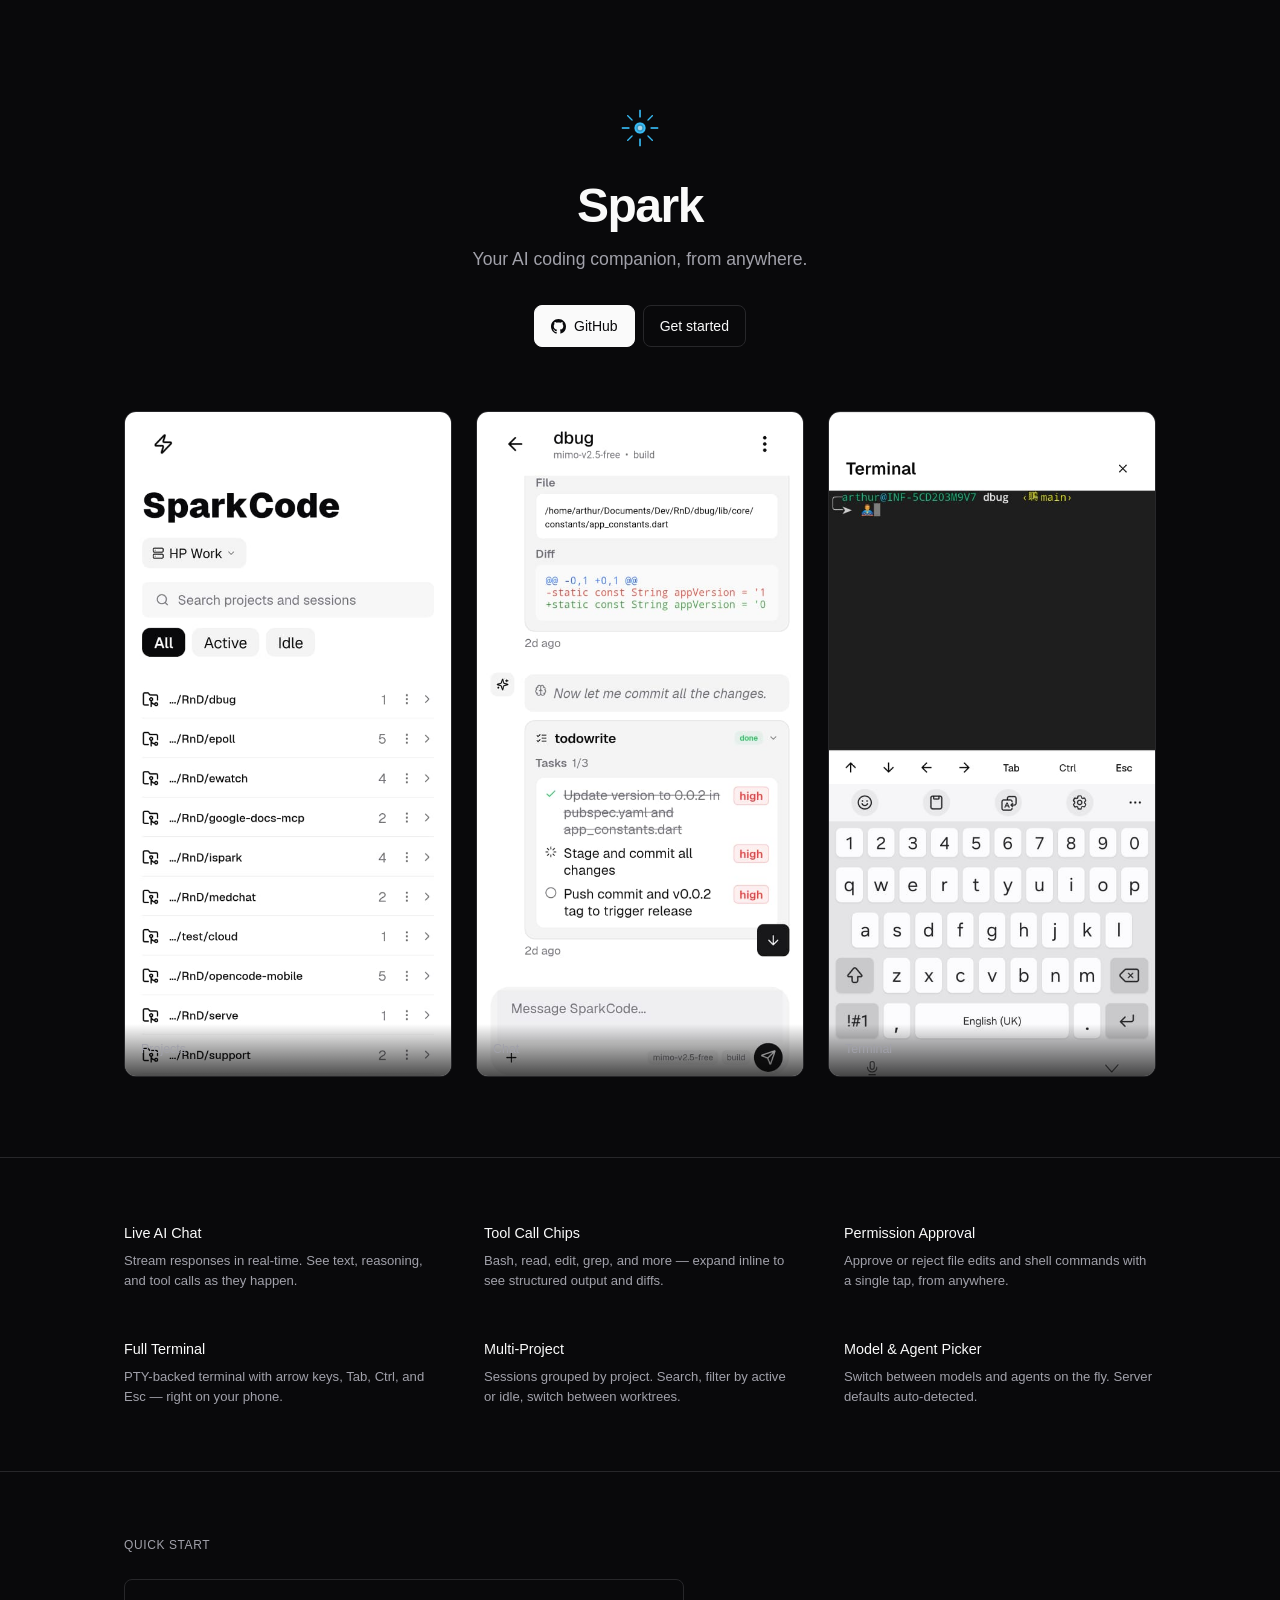
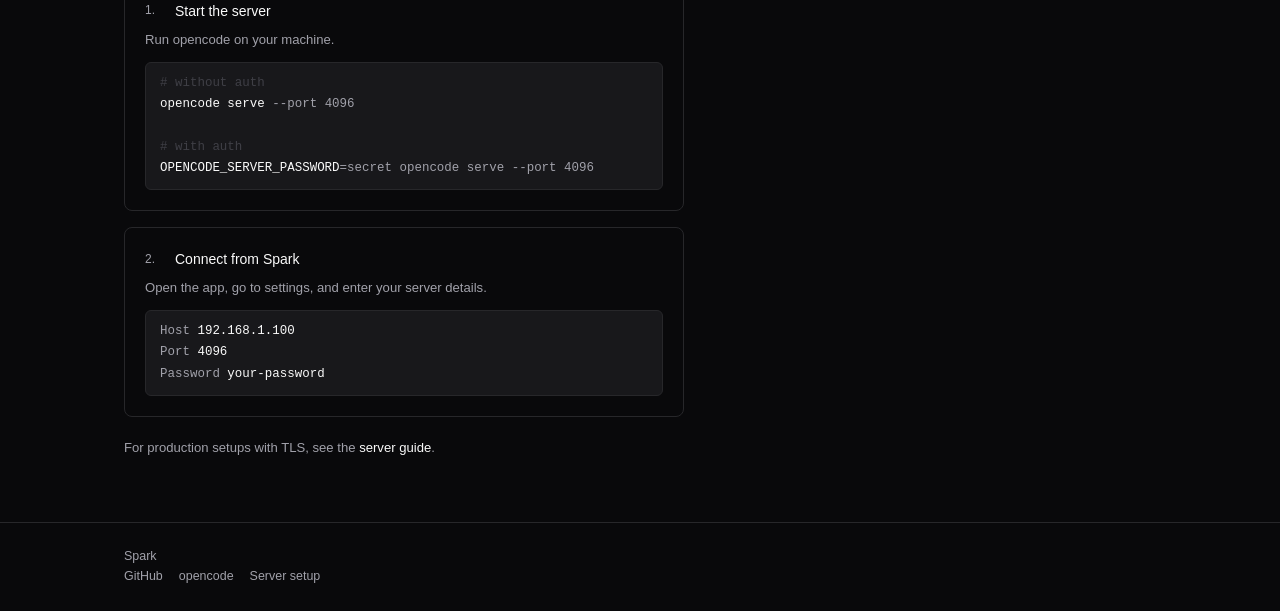
==== docs/index.html @ d7c8f877 "style: redesign landing page — clean, minimal, screenshot-forward - Hero: icon + title + tagline, no" ====
<!DOCTYPE html>
<html lang="en">
<head>
  <meta charset="UTF-8">
  <meta name="viewport" content="width=device-width, initial-scale=1.0">
  <title>Spark — AI Coding Companion for Your Phone</title>
  <meta name="description" content="Spark is a mobile client for opencode. Chat with AI, review code, approve permissions, and access a full terminal — all from your phone.">
  <link rel="icon" href="icon.png" type="image/png">
  <link rel="stylesheet" href="styles.css">
</head>
<body>

  <section class="hero">
    <div class="hero-icon">
      <img src="icon.png" alt="Spark">
    </div>
    <h1>Spark</h1>
    <p class="tagline">Your AI coding companion, from anywhere.</p>
    <div class="hero-actions">
      <a href="https://github.com/arthurkay/spark" class="btn btn-primary">
        <svg width="15" height="15" viewBox="0 0 24 24" fill="currentColor"><path d="M12 0C5.37 0 0 5.37 0 12c0 5.31 3.435 9.795 8.205 11.385.6.105.825-.255.825-.57 0-.285-.015-1.23-.015-2.235-3.015.555-3.795-.735-4.035-1.41-.135-.345-.72-1.41-1.23-1.695-.42-.225-1.02-.78-.015-.795.945-.015 1.62.87 1.845 1.23 1.08 1.815 2.805 1.305 3.495.99.105-.78.42-1.305.765-1.605-2.67-.3-5.46-1.335-5.46-5.925 0-1.305.465-2.385 1.23-3.225-.12-.3-.54-1.53.12-3.18 0 0 1.005-.315 3.3 1.23.96-.27 1.98-.405 3-.405s2.04.135 3 .405c2.295-1.56 3.3-1.23 3.3-1.23.66 1.65.24 2.88.12 3.18.765.84 1.23 1.905 1.23 3.225 0 4.605-2.805 5.625-5.475 5.925.435.375.81 1.095.81 2.22 0 1.605-.015 2.895-.015 3.3 0 .315.225.69.825.57A12.02 12.02 0 0024 12c0-6.63-5.37-12-12-12z"/></svg>
        GitHub
      </a>
      <a href="#quickstart" class="btn">Get started</a>
    </div>
  </section>

  <section class="screenshots">
    <div class="container">
      <div class="screenshots-row">
        <div class="screenshot">
          <img src="screenshots/home.jpeg" alt="Projects" loading="lazy">
          <div class="screenshot-caption">Projects</div>
        </div>
        <div class="screenshot">
          <img src="screenshots/chat.jpeg" alt="Chat" loading="lazy">
          <div class="screenshot-caption">Chat</div>
        </div>
        <div class="screenshot">
          <img src="screenshots/terminal.jpeg" alt="Terminal" loading="lazy">
          <div class="screenshot-caption">Terminal</div>
        </div>
      </div>
    </div>
  </section>

  <section class="features">
    <div class="container">
      <div class="features-grid">
        <div class="feature">
          <h3>Live AI Chat</h3>
          <p>Stream responses in real-time. See text, reasoning, and tool calls as they happen.</p>
        </div>
        <div class="feature">
          <h3>Tool Call Chips</h3>
          <p>Bash, read, edit, grep, and more — expand inline to see structured output and diffs.</p>
        </div>
        <div class="feature">
          <h3>Permission Approval</h3>
          <p>Approve or reject file edits and shell commands with a single tap, from anywhere.</p>
        </div>
        <div class="feature">
          <h3>Full Terminal</h3>
          <p>PTY-backed terminal with arrow keys, Tab, Ctrl, and Esc — right on your phone.</p>
        </div>
        <div class="feature">
          <h3>Multi-Project</h3>
          <p>Sessions grouped by project. Search, filter by active or idle, switch between worktrees.</p>
        </div>
        <div class="feature">
          <h3>Model & Agent Picker</h3>
          <p>Switch between models and agents on the fly. Server defaults auto-detected.</p>
        </div>
      </div>
    </div>
  </section>

  <section class="quickstart" id="quickstart">
    <div class="container">
      <div class="section-label">Quick start</div>
      <div class="steps">
        <div class="step">
          <div class="step-head">
            <span class="step-num">1.</span>
            <h3>Start the server</h3>
          </div>
          <p>Run opencode on your machine.</p>
          <div class="code">
            <span class="c"># without auth</span><br>
            <span class="k">opencode serve</span> --port 4096<br><br>
            <span class="c"># with auth</span><br>
            <span class="k">OPENCODE_SERVER_PASSWORD</span>=secret opencode serve --port 4096
          </div>
        </div>
        <div class="step">
          <div class="step-head">
            <span class="step-num">2.</span>
            <h3>Connect from Spark</h3>
          </div>
          <p>Open the app, go to settings, and enter your server details.</p>
          <div class="code">
            Host <span class="k">192.168.1.100</span><br>
            Port <span class="k">4096</span><br>
            Password <span class="k">your-password</span>
          </div>
        </div>
      </div>
      <p class="note">For production setups with TLS, see the <a href="https://github.com/arthurkay/spark/blob/main/docs/server-setup.md">server guide</a>.</p>
    </div>
  </section>

  <footer class="footer">
    <div class="container">
      <span>Spark</span>
      <div class="footer-links">
        <a href="https://github.com/arthurkay/spark">GitHub</a>
        <a href="https://opencode.ai/docs/server/">opencode</a>
        <a href="https://github.com/arthurkay/spark/blob/main/docs/server-setup.md">Server setup</a>
      </div>
    </div>
  </footer>

</body>
</html>
---- docs/styles.css ----
*, *::before, *::after { box-sizing: border-box; margin: 0; padding: 0; }

:root {
  --bg: #09090b;
  --surface: #09090b;
  --border: #27272a;
  --fg: #fafafa;
  --muted: #a1a1aa;
  --muted-bg: #18181b;
  --radius: 8px;
}

html { scroll-behavior: smooth; }

body {
  font-family: -apple-system, BlinkMacSystemFont, 'Segoe UI', 'Inter', Roboto, Helvetica, Arial, sans-serif;
  background: var(--bg);
  color: var(--fg);
  line-height: 1.6;
  -webkit-font-smoothing: antialiased;
}

a { color: var(--fg); text-decoration: none; }
a:hover { text-decoration: underline; }

.container {
  width: 100%;
  max-width: 1080px;
  margin: 0 auto;
  padding: 0 24px;
}

/* ── Hero ── */
.hero {
  text-align: center;
  padding: 96px 24px 64px;
}

.hero-icon {
  width: 64px;
  height: 64px;
  margin: 0 auto 20px;
}

.hero-icon img {
  width: 100%;
  height: 100%;
  object-fit: contain;
}

.hero h1 {
  font-size: clamp(2rem, 5vw, 3rem);
  font-weight: 600;
  letter-spacing: -0.03em;
  line-height: 1.1;
  margin-bottom: 12px;
}

.hero .tagline {
  font-size: clamp(0.95rem, 2vw, 1.1rem);
  color: var(--muted);
  max-width: 420px;
  margin: 0 auto 32px;
}

.hero-actions {
  display: flex;
  gap: 8px;
  justify-content: center;
  flex-wrap: wrap;
}

/* ── Buttons ── */
.btn {
  display: inline-flex;
  align-items: center;
  gap: 8px;
  padding: 9px 16px;
  border-radius: var(--radius);
  font-size: 0.875rem;
  font-weight: 500;
  cursor: pointer;
  border: 1px solid var(--border);
  background: transparent;
  color: var(--fg);
  transition: background 0.15s;
}

.btn:hover { text-decoration: none; background: var(--muted-bg); }

.btn-primary {
  background: var(--fg);
  color: var(--bg);
  border-color: var(--fg);
}

.btn-primary:hover { background: #e4e4e7; border-color: #e4e4e7; }

/* ── Screenshots ── */
.screenshots {
  padding: 0 0 80px;
}

.screenshots-row {
  display: grid;
  grid-template-columns: repeat(3, 1fr);
  gap: 24px;
}

.screenshot {
  position: relative;
  border-radius: 12px;
  overflow: hidden;
  border: 1px solid var(--border);
  background: var(--muted-bg);
}

.screenshot img {
  width: 100%;
  display: block;
}

.screenshot-caption {
  position: absolute;
  bottom: 0;
  left: 0;
  right: 0;
  padding: 16px;
  background: linear-gradient(transparent, rgba(0,0,0,0.7));
  font-size: 0.78rem;
  font-weight: 500;
  color: var(--muted);
}

/* ── Features ── */
.features {
  padding: 64px 0;
  border-top: 1px solid var(--border);
}

.features-grid {
  display: grid;
  grid-template-columns: repeat(3, 1fr);
  gap: 48px;
}

.feature h3 {
  font-size: 0.9rem;
  font-weight: 500;
  margin-bottom: 6px;
}

.feature p {
  font-size: 0.82rem;
  color: var(--muted);
  line-height: 1.5;
}

/* ── Quick Start ── */
.quickstart {
  padding: 64px 0;
  border-top: 1px solid var(--border);
}

.section-label {
  font-size: 0.75rem;
  font-weight: 500;
  text-transform: uppercase;
  letter-spacing: 0.05em;
  color: var(--muted);
  margin-bottom: 24px;
}

.steps {
  display: grid;
  gap: 16px;
  max-width: 560px;
}

.step {
  border: 1px solid var(--border);
  border-radius: var(--radius);
  padding: 20px;
}

.step-head {
  display: flex;
  align-items: center;
  gap: 10px;
  margin-bottom: 8px;
}

.step-num {
  font-size: 0.75rem;
  font-weight: 500;
  color: var(--muted);
  width: 20px;
  flex-shrink: 0;
}

.step h3 {
  font-size: 0.875rem;
  font-weight: 500;
}

.step p {
  font-size: 0.82rem;
  color: var(--muted);
  line-height: 1.5;
}

.code {
  background: var(--muted-bg);
  border: 1px solid var(--border);
  border-radius: 6px;
  padding: 10px 14px;
  font-family: 'SF Mono', 'Fira Code', Menlo, Consolas, monospace;
  font-size: 0.78rem;
  color: var(--muted);
  overflow-x: auto;
  line-height: 1.7;
  margin-top: 12px;
}

.code .c { color: #3f3f46; }
.code .k { color: var(--fg); }

.note {
  margin-top: 20px;
  font-size: 0.82rem;
  color: var(--muted);
}

/* ── Footer ── */
.footer {
  border-top: 1px solid var(--border);
  padding: 24px 0;
  display: flex;
  justify-content: space-between;
  align-items: center;
  font-size: 0.78rem;
  color: var(--muted);
}

.footer-links {
  display: flex;
  gap: 16px;
}

.footer-links a { color: var(--muted); }
.footer-links a:hover { color: var(--fg); }

/* ── Responsive ── */
@media (max-width: 768px) {
  .hero { padding: 64px 20px 48px; }
  .screenshots-row {
    grid-template-columns: 1fr;
    max-width: 320px;
    margin: 0 auto;
    gap: 20px;
  }
  .features-grid {
    grid-template-columns: 1fr;
    gap: 24px;
  }
  .footer {
    flex-direction: column;
    gap: 12px;
    text-align: center;
  }
}
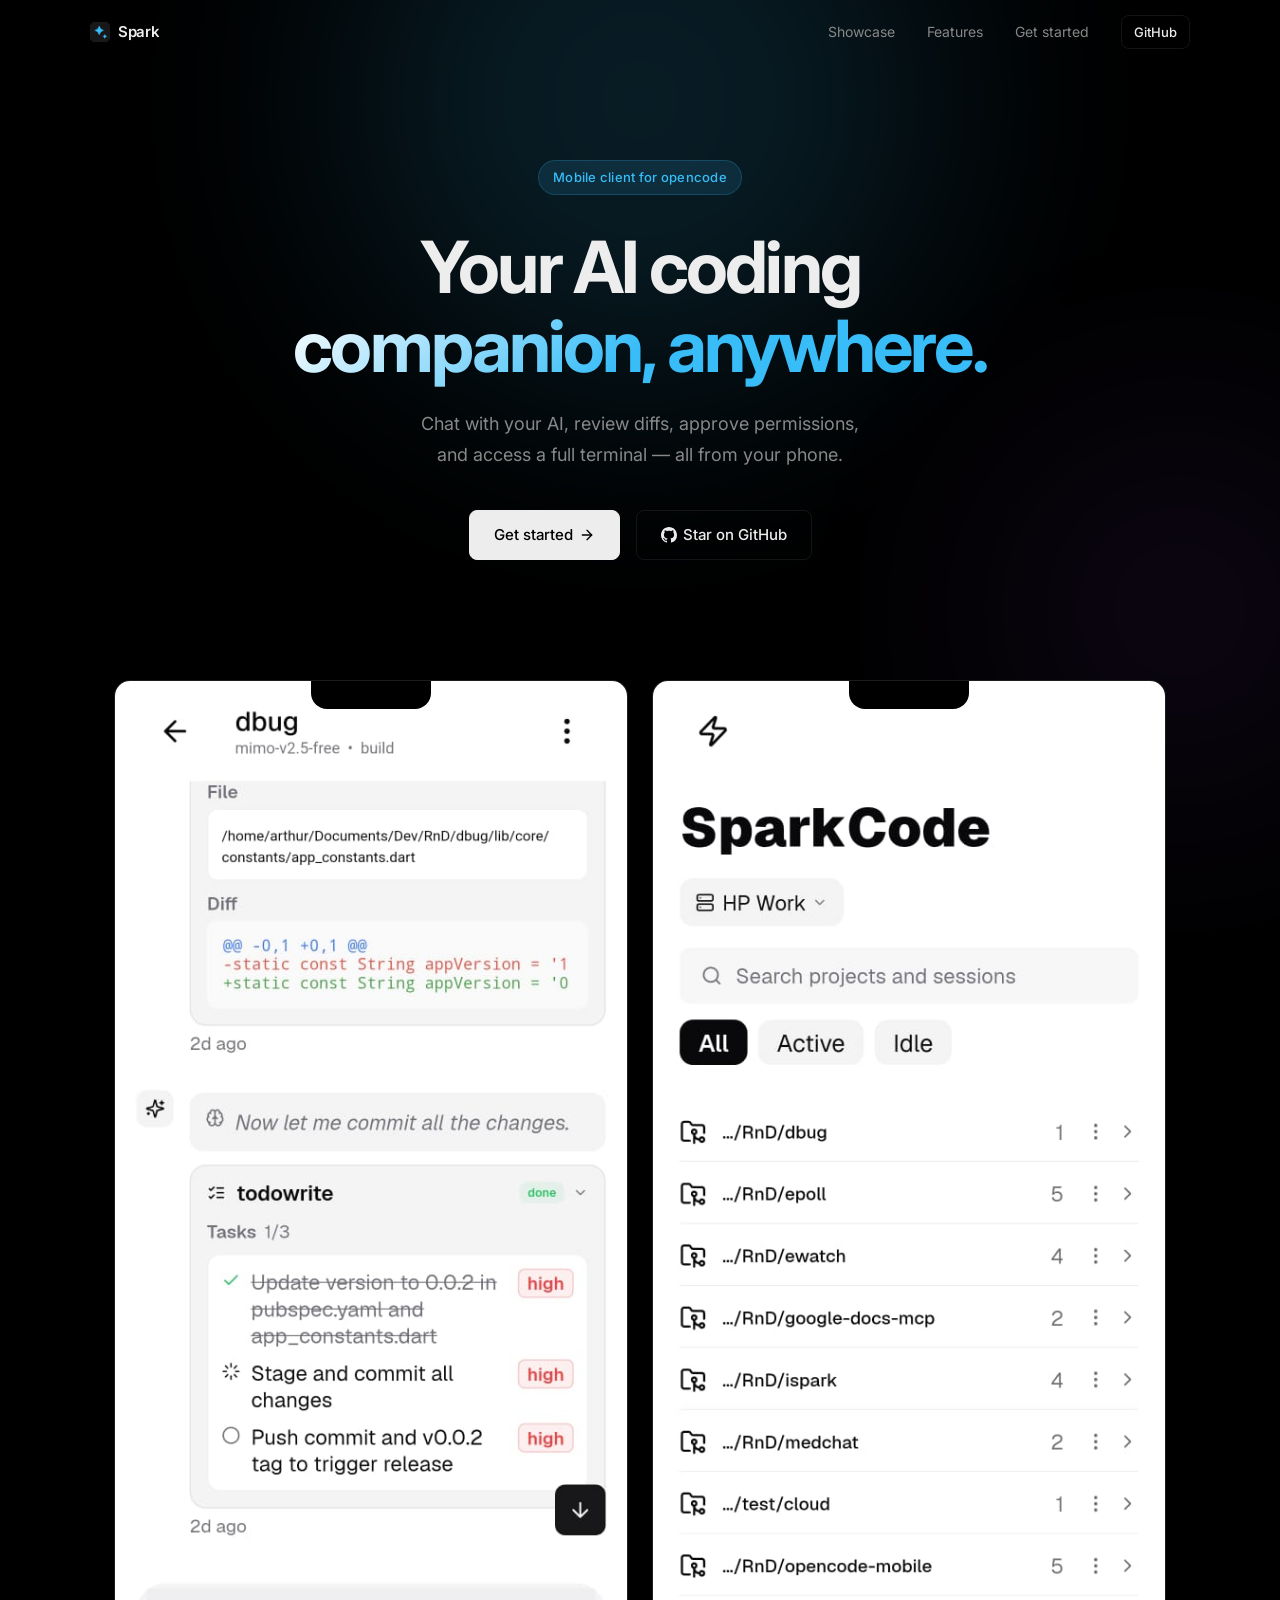
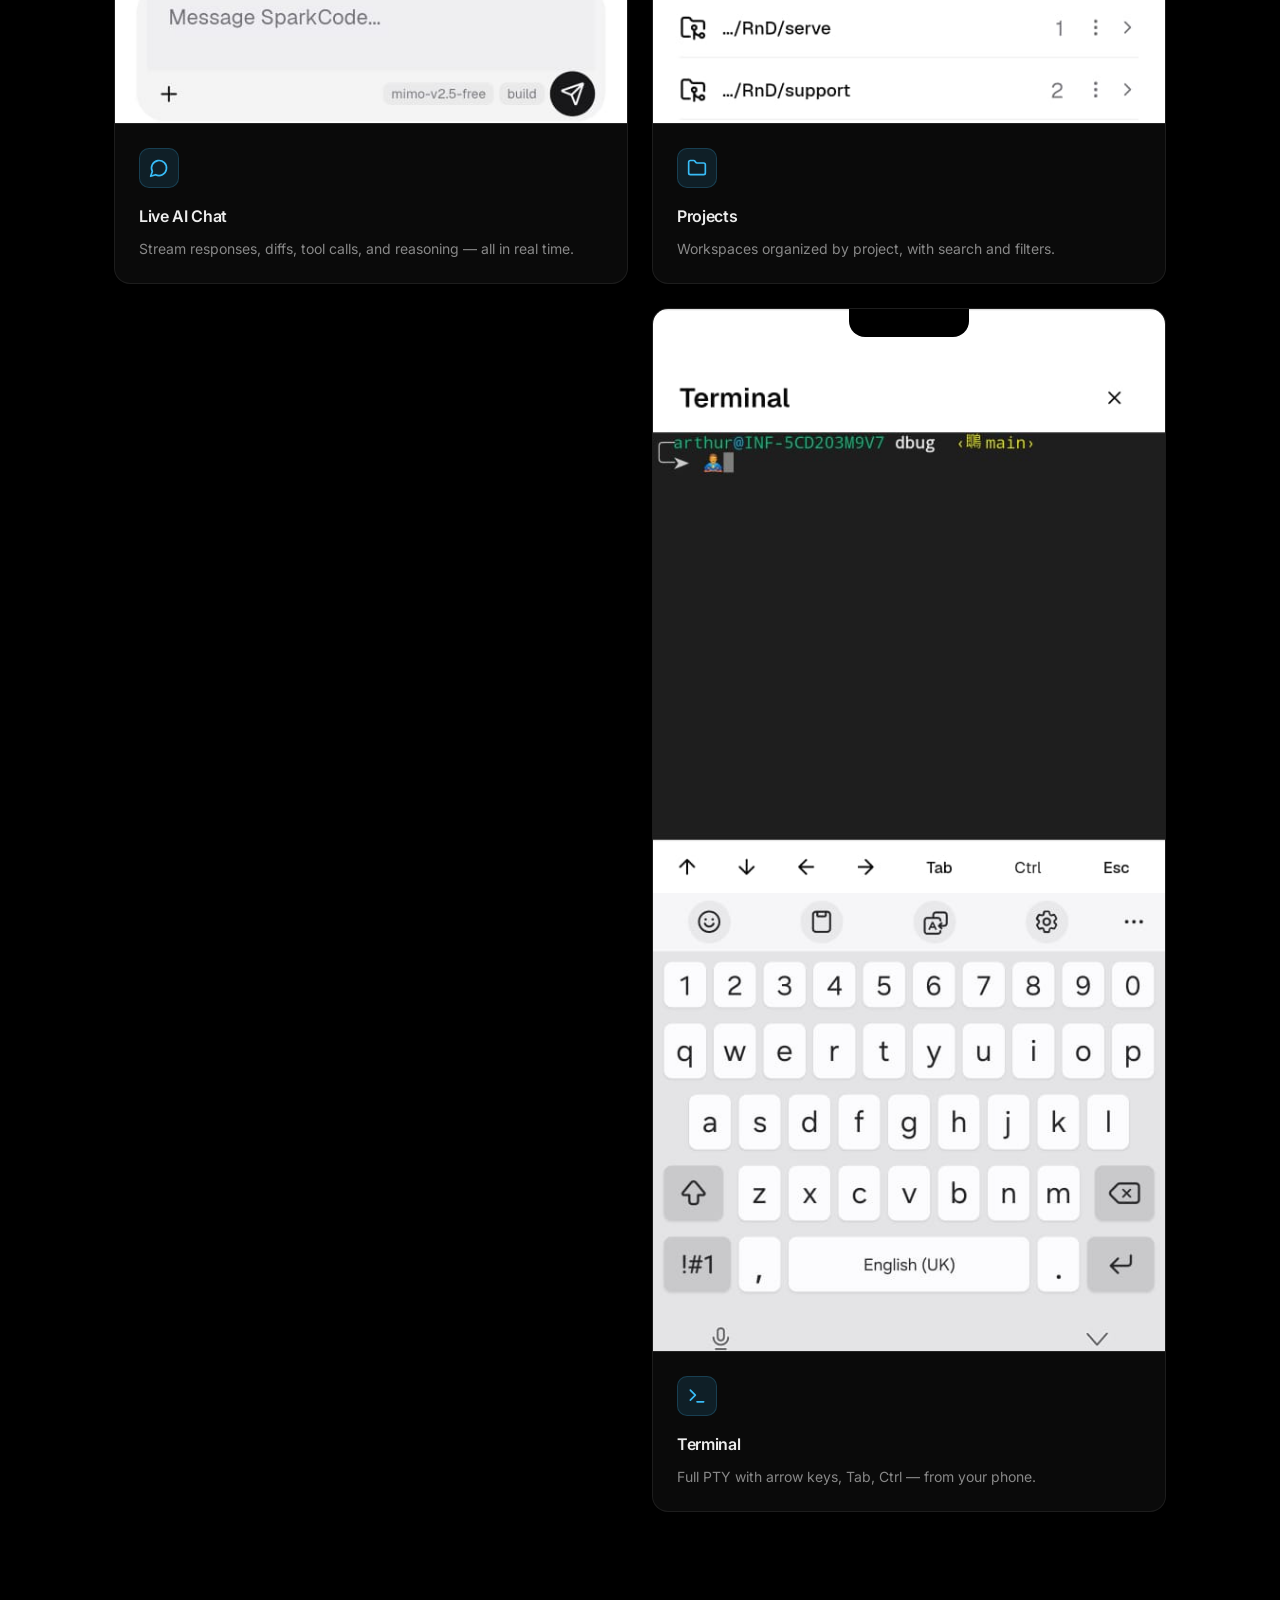
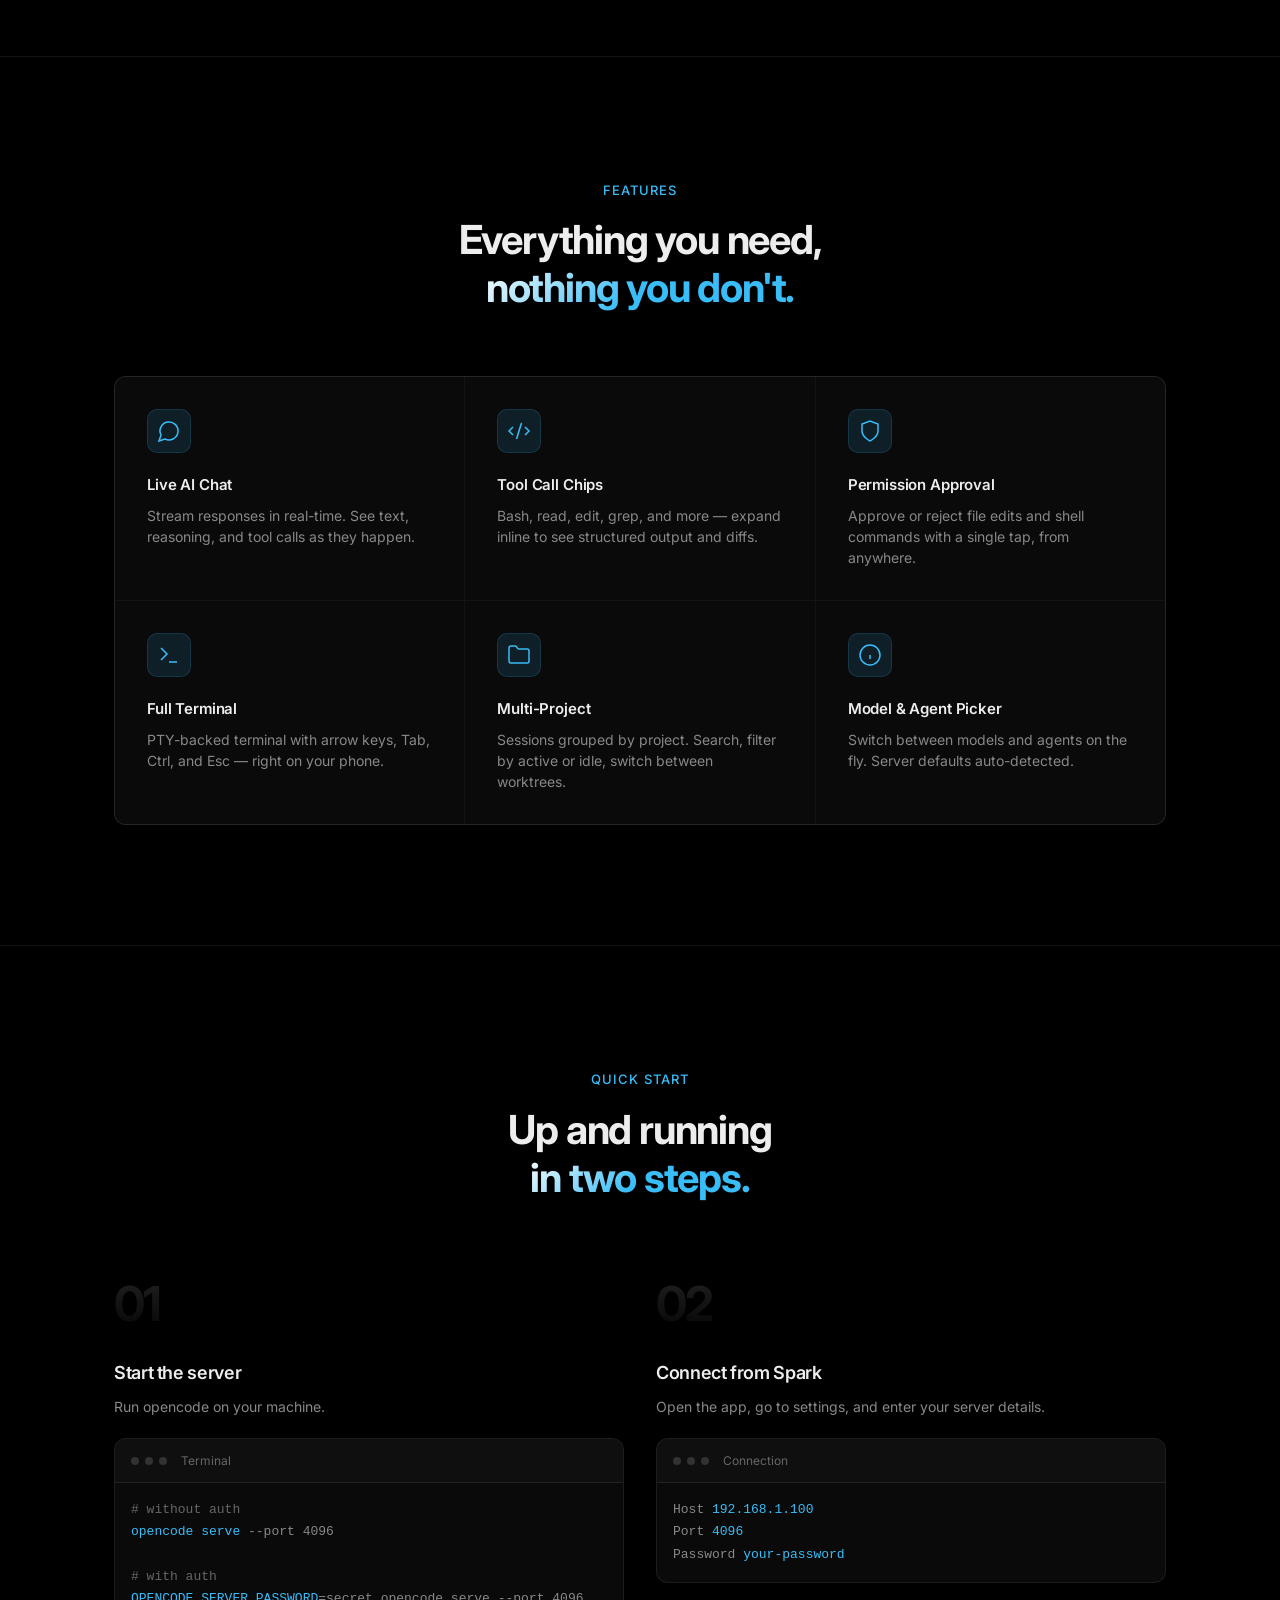
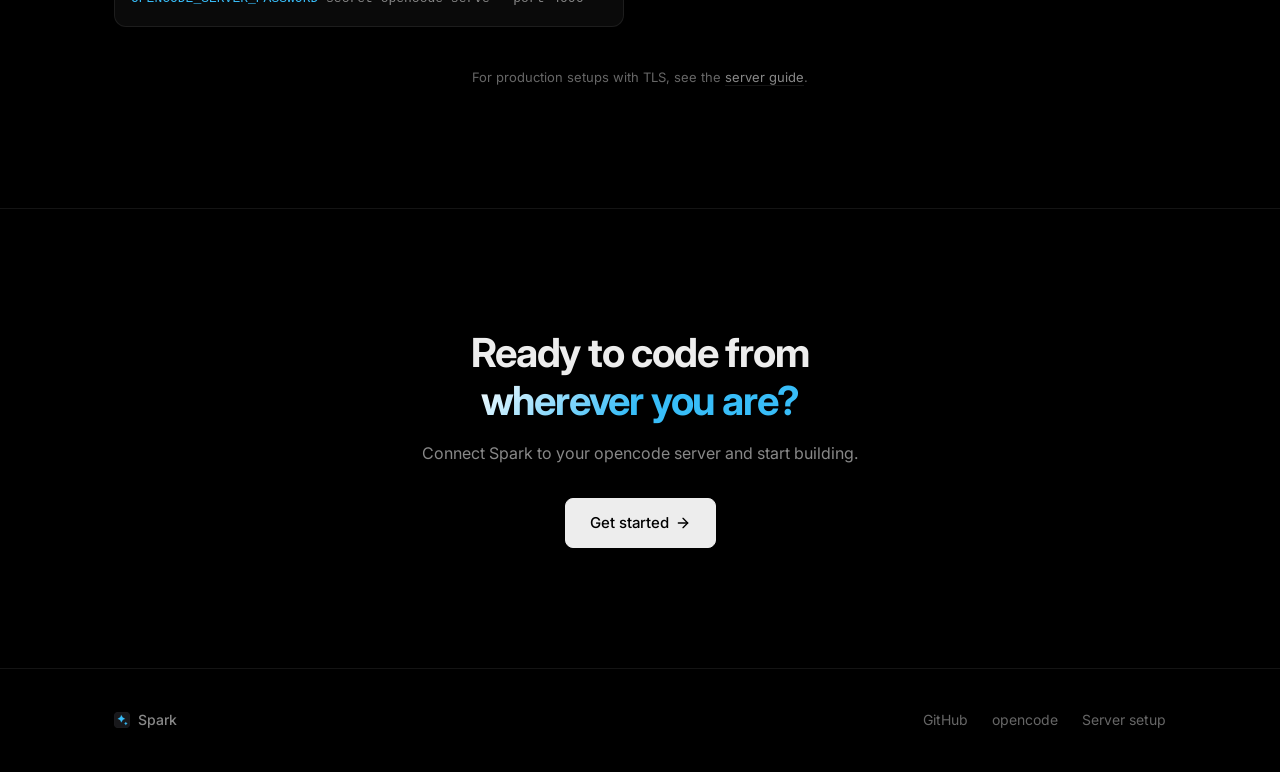
==== commit c8a0504a: "style: Vercel-inspired website redesign with glow effects, gradient text, and scroll animations" ====
--- a/docs/index.html
+++ b/docs/index.html
@@ -6,68 +6,152 @@
   <title>Spark — AI Coding Companion for Your Phone</title>
   <meta name="description" content="Spark is a mobile client for opencode. Chat with AI, review code, approve permissions, and access a full terminal — all from your phone.">
   <link rel="icon" href="icon.png" type="image/png">
+  <link rel="preconnect" href="https://fonts.googleapis.com">
+  <link rel="preconnect" href="https://fonts.gstatic.com" crossorigin>
+  <link href="https://fonts.googleapis.com/css2?family=Inter:wght@400;500;600;700&display=swap" rel="stylesheet">
   <link rel="stylesheet" href="styles.css">
 </head>
 <body>
 
+  <!-- Glow background -->
+  <div class="glow glow-1"></div>
+  <div class="glow glow-2"></div>
+
+  <nav class="nav">
+    <div class="nav-inner">
+      <a href="/" class="nav-logo">
+        <img src="icon.png" alt="" width="20" height="20">
+        <span>Spark</span>
+      </a>
+      <div class="nav-links">
+        <a href="#showcase">Showcase</a>
+        <a href="#features">Features</a>
+        <a href="#quickstart">Get started</a>
+        <a href="https://github.com/arthurkay/spark" class="btn btn-sm">GitHub</a>
+      </div>
+    </div>
+  </nav>
+
   <section class="hero">
-    <div class="hero-icon">
-      <img src="icon.png" alt="Spark">
-    </div>
-    <h1>Spark</h1>
-    <p class="tagline">Your AI coding companion, from anywhere.</p>
+    <div class="hero-badge">Mobile client for opencode</div>
+    <h1 class="hero-title">
+      Your AI coding<br>
+      <span class="gradient">companion, anywhere.</span>
+    </h1>
+    <p class="hero-desc">
+      Chat with your AI, review diffs, approve permissions,<br class="hide-mobile">
+      and access a full terminal — all from your phone.
+    </p>
     <div class="hero-actions">
-      <a href="https://github.com/arthurkay/spark" class="btn btn-primary">
-        <svg width="15" height="15" viewBox="0 0 24 24" fill="currentColor"><path d="M12 0C5.37 0 0 5.37 0 12c0 5.31 3.435 9.795 8.205 11.385.6.105.825-.255.825-.57 0-.285-.015-1.23-.015-2.235-3.015.555-3.795-.735-4.035-1.41-.135-.345-.72-1.41-1.23-1.695-.42-.225-1.02-.78-.015-.795.945-.015 1.62.87 1.845 1.23 1.08 1.815 2.805 1.305 3.495.99.105-.78.42-1.305.765-1.605-2.67-.3-5.46-1.335-5.46-5.925 0-1.305.465-2.385 1.23-3.225-.12-.3-.54-1.53.12-3.18 0 0 1.005-.315 3.3 1.23.96-.27 1.98-.405 3-.405s2.04.135 3 .405c2.295-1.56 3.3-1.23 3.3-1.23.66 1.65.24 2.88.12 3.18.765.84 1.23 1.905 1.23 3.225 0 4.605-2.805 5.625-5.475 5.925.435.375.81 1.095.81 2.22 0 1.605-.015 2.895-.015 3.3 0 .315.225.69.825.57A12.02 12.02 0 0024 12c0-6.63-5.37-12-12-12z"/></svg>
-        GitHub
+      <a href="#quickstart" class="btn btn-primary btn-lg">
+        Get started
+        <svg width="16" height="16" viewBox="0 0 24 24" fill="none" stroke="currentColor" stroke-width="2" stroke-linecap="round" stroke-linejoin="round"><path d="M5 12h14"/><path d="m12 5 7 7-7 7"/></svg>
       </a>
-      <a href="#quickstart" class="btn">Get started</a>
-    </div>
-  </section>
-
-  <section class="screenshots">
-    <div class="container">
-      <div class="screenshots-row">
-        <div class="screenshot">
-          <img src="screenshots/home.jpeg" alt="Projects" loading="lazy">
-          <div class="screenshot-caption">Projects</div>
-        </div>
-        <div class="screenshot">
-          <img src="screenshots/chat.jpeg" alt="Chat" loading="lazy">
-          <div class="screenshot-caption">Chat</div>
-        </div>
-        <div class="screenshot">
-          <img src="screenshots/terminal.jpeg" alt="Terminal" loading="lazy">
-          <div class="screenshot-caption">Terminal</div>
-        </div>
-      </div>
-    </div>
-  </section>
-
-  <section class="features">
-    <div class="container">
+      <a href="https://github.com/arthurkay/spark" class="btn btn-lg">
+        <svg width="16" height="16" viewBox="0 0 24 24" fill="currentColor"><path d="M12 0C5.37 0 0 5.37 0 12c0 5.31 3.435 9.795 8.205 11.385.6.105.825-.255.825-.57 0-.285-.015-1.23-.015-2.235-3.015.555-3.795-.735-4.035-1.41-.135-.345-.72-1.41-1.23-1.695-.42-.225-1.02-.78-.015-.795.945-.015 1.62.87 1.845 1.23 1.08 1.815 2.805 1.305 3.495.99.105-.78.42-1.305.765-1.605-2.67-.3-5.46-1.335-5.46-5.925 0-1.305.465-2.385 1.23-3.225-.12-.3-.54-1.53.12-3.18 0 0 1.005-.315 3.3 1.23.96-.27 1.98-.405 3-.405s2.04.135 3 .405c2.295-1.56 3.3-1.23 3.3-1.23.66 1.65.24 2.88.12 3.18.765.84 1.23 1.905 1.23 3.225 0 4.605-2.805 5.625-5.475 5.925.435.375.81 1.095.81 2.22 0 1.605-.015 2.895-.015 3.3 0 .315.225.69.825.57A12.02 12.02 0 0024 12c0-6.63-5.37-12-12-12z"/></svg>
+        Star on GitHub
+      </a>
+    </div>
+  </section>
+
+  <!-- Showcase: Phone mockups -->
+  <section class="showcase" id="showcase">
+    <div class="container">
+      <div class="phone-grid">
+        <div class="phone-card phone-card--featured" data-reveal>
+          <div class="phone-frame phone-frame--large">
+            <div class="phone-notch"></div>
+            <img src="screenshots/chat.jpeg" alt="Live AI Chat" loading="lazy">
+          </div>
+          <div class="phone-info">
+            <div class="phone-icon">
+              <svg width="20" height="20" viewBox="0 0 24 24" fill="none" stroke="currentColor" stroke-width="2" stroke-linecap="round" stroke-linejoin="round"><path d="M7.9 20A9 9 0 1 0 4 16.1L2 22Z"/></svg>
+            </div>
+            <h3>Live AI Chat</h3>
+            <p>Stream responses, diffs, tool calls, and reasoning — all in real time.</p>
+          </div>
+        </div>
+
+        <div class="phone-side">
+          <div class="phone-card" data-reveal data-delay="100">
+            <div class="phone-frame">
+              <div class="phone-notch"></div>
+              <img src="screenshots/home.jpeg" alt="Projects" loading="lazy">
+            </div>
+            <div class="phone-info">
+              <div class="phone-icon">
+                <svg width="20" height="20" viewBox="0 0 24 24" fill="none" stroke="currentColor" stroke-width="2" stroke-linecap="round" stroke-linejoin="round"><path d="M20 20a2 2 0 0 0 2-2V8a2 2 0 0 0-2-2h-7.9a2 2 0 0 1-1.69-.9L9.6 3.9A2 2 0 0 0 7.93 3H4a2 2 0 0 0-2 2v13a2 2 0 0 0 2 2Z"/></svg>
+              </div>
+              <h3>Projects</h3>
+              <p>Workspaces organized by project, with search and filters.</p>
+            </div>
+          </div>
+
+          <div class="phone-card" data-reveal data-delay="200">
+            <div class="phone-frame">
+              <div class="phone-notch"></div>
+              <img src="screenshots/terminal.jpeg" alt="Terminal" loading="lazy">
+            </div>
+            <div class="phone-info">
+              <div class="phone-icon">
+                <svg width="20" height="20" viewBox="0 0 24 24" fill="none" stroke="currentColor" stroke-width="2" stroke-linecap="round" stroke-linejoin="round"><polyline points="4 17 10 11 4 5"/><line x1="12" x2="20" y1="19" y2="19"/></svg>
+              </div>
+              <h3>Terminal</h3>
+              <p>Full PTY with arrow keys, Tab, Ctrl — from your phone.</p>
+            </div>
+          </div>
+        </div>
+      </div>
+    </div>
+  </section>
+
+  <!-- Features -->
+  <section class="features" id="features">
+    <div class="container">
+      <div class="features-header">
+        <div class="section-label">Features</div>
+        <h2>Everything you need,<br><span class="gradient">nothing you don't.</span></h2>
+      </div>
       <div class="features-grid">
-        <div class="feature">
+        <div class="feature" data-reveal>
+          <div class="feature-icon">
+            <svg width="24" height="24" viewBox="0 0 24 24" fill="none" stroke="currentColor" stroke-width="1.5"><path d="M7.9 20A9 9 0 1 0 4 16.1L2 22Z"/></svg>
+          </div>
           <h3>Live AI Chat</h3>
           <p>Stream responses in real-time. See text, reasoning, and tool calls as they happen.</p>
         </div>
-        <div class="feature">
+        <div class="feature" data-reveal data-delay="50">
+          <div class="feature-icon">
+            <svg width="24" height="24" viewBox="0 0 24 24" fill="none" stroke="currentColor" stroke-width="1.5"><path d="m18 16 4-4-4-4"/><path d="m6 8-4 4 4 4"/><path d="m14.5 4-5 16"/></svg>
+          </div>
           <h3>Tool Call Chips</h3>
           <p>Bash, read, edit, grep, and more — expand inline to see structured output and diffs.</p>
         </div>
-        <div class="feature">
+        <div class="feature" data-reveal data-delay="100">
+          <div class="feature-icon">
+            <svg width="24" height="24" viewBox="0 0 24 24" fill="none" stroke="currentColor" stroke-width="1.5"><path d="M12 22s8-4 8-10V5l-8-3-8 3v7c0 6 8 10 8 10"/></svg>
+          </div>
           <h3>Permission Approval</h3>
           <p>Approve or reject file edits and shell commands with a single tap, from anywhere.</p>
         </div>
-        <div class="feature">
+        <div class="feature" data-reveal data-delay="150">
+          <div class="feature-icon">
+            <svg width="24" height="24" viewBox="0 0 24 24" fill="none" stroke="currentColor" stroke-width="1.5"><polyline points="4 17 10 11 4 5"/><line x1="12" x2="20" y1="19" y2="19"/></svg>
+          </div>
           <h3>Full Terminal</h3>
           <p>PTY-backed terminal with arrow keys, Tab, Ctrl, and Esc — right on your phone.</p>
         </div>
-        <div class="feature">
+        <div class="feature" data-reveal data-delay="200">
+          <div class="feature-icon">
+            <svg width="24" height="24" viewBox="0 0 24 24" fill="none" stroke="currentColor" stroke-width="1.5"><path d="M20 20a2 2 0 0 0 2-2V8a2 2 0 0 0-2-2h-7.9a2 2 0 0 1-1.69-.9L9.6 3.9A2 2 0 0 0 7.93 3H4a2 2 0 0 0-2 2v13a2 2 0 0 0 2 2Z"/></svg>
+          </div>
           <h3>Multi-Project</h3>
           <p>Sessions grouped by project. Search, filter by active or idle, switch between worktrees.</p>
         </div>
-        <div class="feature">
+        <div class="feature" data-reveal data-delay="250">
+          <div class="feature-icon">
+            <svg width="24" height="24" viewBox="0 0 24 24" fill="none" stroke="currentColor" stroke-width="1.5"><circle cx="12" cy="12" r="10"/><path d="M12 16v-4"/><path d="M12 8h.01"/></svg>
+          </div>
           <h3>Model & Agent Picker</h3>
           <p>Switch between models and agents on the fly. Server defaults auto-detected.</p>
         </div>
@@ -75,33 +159,49 @@
     </div>
   </section>
 
+  <!-- Quick Start -->
   <section class="quickstart" id="quickstart">
     <div class="container">
-      <div class="section-label">Quick start</div>
+      <div class="quickstart-header">
+        <div class="section-label">Quick start</div>
+        <h2>Up and running<br><span class="gradient">in two steps.</span></h2>
+      </div>
       <div class="steps">
-        <div class="step">
-          <div class="step-head">
-            <span class="step-num">1.</span>
-            <h3>Start the server</h3>
-          </div>
+        <div class="step" data-reveal>
+          <div class="step-num">01</div>
+          <h3>Start the server</h3>
           <p>Run opencode on your machine.</p>
           <div class="code">
-            <span class="c"># without auth</span><br>
-            <span class="k">opencode serve</span> --port 4096<br><br>
-            <span class="c"># with auth</span><br>
-            <span class="k">OPENCODE_SERVER_PASSWORD</span>=secret opencode serve --port 4096
-          </div>
-        </div>
-        <div class="step">
-          <div class="step-head">
-            <span class="step-num">2.</span>
-            <h3>Connect from Spark</h3>
-          </div>
+            <div class="code-header">
+              <span class="code-dot"></span>
+              <span class="code-dot"></span>
+              <span class="code-dot"></span>
+              <span class="code-title">Terminal</span>
+            </div>
+            <code>
+              <span class="c"># without auth</span><br>
+              <span class="k">opencode serve</span> --port 4096<br><br>
+              <span class="c"># with auth</span><br>
+              <span class="k">OPENCODE_SERVER_PASSWORD</span>=secret opencode serve --port 4096
+            </code>
+          </div>
+        </div>
+        <div class="step" data-reveal data-delay="100">
+          <div class="step-num">02</div>
+          <h3>Connect from Spark</h3>
           <p>Open the app, go to settings, and enter your server details.</p>
           <div class="code">
-            Host <span class="k">192.168.1.100</span><br>
-            Port <span class="k">4096</span><br>
-            Password <span class="k">your-password</span>
+            <div class="code-header">
+              <span class="code-dot"></span>
+              <span class="code-dot"></span>
+              <span class="code-dot"></span>
+              <span class="code-title">Connection</span>
+            </div>
+            <code>
+              Host <span class="k">192.168.1.100</span><br>
+              Port <span class="k">4096</span><br>
+              Password <span class="k">your-password</span>
+            </code>
           </div>
         </div>
       </div>
@@ -109,9 +209,26 @@
     </div>
   </section>
 
+  <!-- CTA -->
+  <section class="cta">
+    <div class="container">
+      <h2>Ready to code from<br><span class="gradient">wherever you are?</span></h2>
+      <p>Connect Spark to your opencode server and start building.</p>
+      <div class="hero-actions">
+        <a href="#quickstart" class="btn btn-primary btn-lg">
+          Get started
+          <svg width="16" height="16" viewBox="0 0 24 24" fill="none" stroke="currentColor" stroke-width="2" stroke-linecap="round" stroke-linejoin="round"><path d="M5 12h14"/><path d="m12 5 7 7-7 7"/></svg>
+        </a>
+      </div>
+    </div>
+  </section>
+
   <footer class="footer">
-    <div class="container">
-      <span>Spark</span>
+    <div class="container footer-inner">
+      <div class="footer-brand">
+        <img src="icon.png" alt="" width="16" height="16">
+        <span>Spark</span>
+      </div>
       <div class="footer-links">
         <a href="https://github.com/arthurkay/spark">GitHub</a>
         <a href="https://opencode.ai/docs/server/">opencode</a>
@@ -120,5 +237,26 @@
     </div>
   </footer>
 
+  <script>
+    // Scroll reveal with IntersectionObserver
+    const observer = new IntersectionObserver((entries) => {
+      entries.forEach(entry => {
+        if (entry.isIntersecting) {
+          const delay = entry.target.dataset.delay || 0;
+          setTimeout(() => entry.target.classList.add('revealed'), delay);
+          observer.unobserve(entry.target);
+        }
+      });
+    }, { threshold: 0.1, rootMargin: '0px 0px -40px 0px' });
+
+    document.querySelectorAll('[data-reveal]').forEach(el => observer.observe(el));
+
+    // Nav background on scroll
+    const nav = document.querySelector('.nav');
+    window.addEventListener('scroll', () => {
+      nav.classList.toggle('nav--scrolled', window.scrollY > 20);
+    });
+  </script>
+
 </body>
 </html>
--- a/docs/styles.css
+++ b/docs/styles.css
@@ -1,271 +1,626 @@
+/* ========================================
+   Spark Website — Vercel-Inspired Dark Theme
+   ======================================== */
+
 *, *::before, *::after { box-sizing: border-box; margin: 0; padding: 0; }
 
 :root {
-  --bg: #09090b;
-  --surface: #09090b;
-  --border: #27272a;
-  --fg: #fafafa;
-  --muted: #a1a1aa;
-  --muted-bg: #18181b;
-  --radius: 8px;
-}
-
-html { scroll-behavior: smooth; }
+  --bg: #000000;
+  --surface: #0a0a0a;
+  --surface-hover: #111111;
+  --border: rgba(255,255,255,0.08);
+  --border-hover: rgba(255,255,255,0.15);
+  --text: #ededed;
+  --text-secondary: #888888;
+  --text-tertiary: #666666;
+  --cyan: #38bdf8;
+  --cyan-dim: rgba(56,189,248,0.12);
+  --gradient: linear-gradient(135deg, #ffffff 0%, #38bdf8 50%, #38bdf8 100%);
+  --radius: 12px;
+  --font: 'Inter', -apple-system, BlinkMacSystemFont, 'Segoe UI', sans-serif;
+}
+
+html {
+  scroll-behavior: smooth;
+  -webkit-font-smoothing: antialiased;
+  -moz-osx-font-smoothing: grayscale;
+}
 
 body {
-  font-family: -apple-system, BlinkMacSystemFont, 'Segoe UI', 'Inter', Roboto, Helvetica, Arial, sans-serif;
+  font-family: var(--font);
   background: var(--bg);
-  color: var(--fg);
+  color: var(--text);
   line-height: 1.6;
-  -webkit-font-smoothing: antialiased;
-}
-
-a { color: var(--fg); text-decoration: none; }
-a:hover { text-decoration: underline; }
+  overflow-x: hidden;
+  position: relative;
+}
+
+a { color: inherit; text-decoration: none; }
+img { display: block; max-width: 100%; }
 
 .container {
   width: 100%;
-  max-width: 1080px;
+  max-width: 1100px;
   margin: 0 auto;
   padding: 0 24px;
 }
 
-/* ── Hero ── */
-.hero {
-  text-align: center;
-  padding: 96px 24px 64px;
-}
-
-.hero-icon {
-  width: 64px;
+/* ========================================
+   Glow Background
+   ======================================== */
+.glow {
+  position: fixed;
+  border-radius: 50%;
+  filter: blur(120px);
+  opacity: 0.15;
+  pointer-events: none;
+  z-index: 0;
+}
+
+.glow-1 {
+  width: 600px;
+  height: 600px;
+  background: var(--cyan);
+  top: -200px;
+  left: 50%;
+  transform: translateX(-50%);
+}
+
+.glow-2 {
+  width: 400px;
+  height: 400px;
+  background: #a855f7;
+  bottom: 10%;
+  right: -100px;
+  opacity: 0.08;
+}
+
+/* ========================================
+   Navigation
+   ======================================== */
+.nav {
+  position: fixed;
+  top: 0;
+  left: 0;
+  right: 0;
+  z-index: 100;
+  padding: 0 24px;
+  transition: background 0.3s, border-color 0.3s;
+  border-bottom: 1px solid transparent;
+}
+
+.nav--scrolled {
+  background: rgba(0,0,0,0.8);
+  -webkit-backdrop-filter: blur(12px);
+  backdrop-filter: blur(12px);
+  border-bottom-color: var(--border);
+}
+
+.nav-inner {
+  max-width: 1100px;
+  margin: 0 auto;
+  display: flex;
+  align-items: center;
+  justify-content: space-between;
   height: 64px;
-  margin: 0 auto 20px;
-}
-
-.hero-icon img {
-  width: 100%;
-  height: 100%;
-  object-fit: contain;
-}
-
-.hero h1 {
-  font-size: clamp(2rem, 5vw, 3rem);
+}
+
+.nav-logo {
+  display: flex;
+  align-items: center;
+  gap: 8px;
   font-weight: 600;
-  letter-spacing: -0.03em;
-  line-height: 1.1;
-  margin-bottom: 12px;
-}
-
-.hero .tagline {
-  font-size: clamp(0.95rem, 2vw, 1.1rem);
-  color: var(--muted);
-  max-width: 420px;
-  margin: 0 auto 32px;
-}
-
-.hero-actions {
-  display: flex;
-  gap: 8px;
-  justify-content: center;
-  flex-wrap: wrap;
-}
-
-/* ── Buttons ── */
+  font-size: 15px;
+  letter-spacing: -0.02em;
+}
+
+.nav-links {
+  display: flex;
+  align-items: center;
+  gap: 32px;
+  font-size: 14px;
+  color: var(--text-secondary);
+}
+
+.nav-links a:hover { color: var(--text); }
+
+/* ========================================
+   Buttons
+   ======================================== */
 .btn {
   display: inline-flex;
   align-items: center;
-  gap: 8px;
-  padding: 9px 16px;
-  border-radius: var(--radius);
-  font-size: 0.875rem;
+  gap: 6px;
+  font-family: var(--font);
+  font-size: 14px;
   font-weight: 500;
-  cursor: pointer;
+  padding: 8px 16px;
+  border-radius: 8px;
   border: 1px solid var(--border);
   background: transparent;
-  color: var(--fg);
-  transition: background 0.15s;
-}
-
-.btn:hover { text-decoration: none; background: var(--muted-bg); }
+  color: var(--text);
+  cursor: pointer;
+  transition: all 0.2s;
+  white-space: nowrap;
+}
+
+.btn:hover {
+  background: var(--surface-hover);
+  border-color: var(--border-hover);
+}
+
+.btn-sm { padding: 6px 12px; font-size: 13px; }
+
+.btn-lg { padding: 12px 24px; font-size: 15px; }
 
 .btn-primary {
-  background: var(--fg);
+  background: var(--text);
   color: var(--bg);
-  border-color: var(--fg);
-}
-
-.btn-primary:hover { background: #e4e4e7; border-color: #e4e4e7; }
-
-/* ── Screenshots ── */
-.screenshots {
-  padding: 0 0 80px;
-}
-
-.screenshots-row {
+  border-color: var(--text);
+}
+
+.btn-primary:hover {
+  background: #d4d4d4;
+  border-color: #d4d4d4;
+}
+
+/* ========================================
+   Hero
+   ======================================== */
+.hero {
+  position: relative;
+  z-index: 1;
+  text-align: center;
+  padding: 160px 24px 80px;
+}
+
+.hero-badge {
+  display: inline-block;
+  font-size: 13px;
+  font-weight: 500;
+  color: var(--cyan);
+  background: var(--cyan-dim);
+  border: 1px solid rgba(56,189,248,0.2);
+  padding: 6px 14px;
+  border-radius: 999px;
+  margin-bottom: 32px;
+  letter-spacing: 0.02em;
+}
+
+.hero-title {
+  font-size: clamp(40px, 7vw, 72px);
+  font-weight: 700;
+  line-height: 1.1;
+  letter-spacing: -0.04em;
+  margin-bottom: 24px;
+}
+
+.hero-desc {
+  font-size: clamp(16px, 2vw, 18px);
+  color: var(--text-secondary);
+  line-height: 1.7;
+  max-width: 520px;
+  margin: 0 auto 40px;
+}
+
+.hero-actions {
+  display: flex;
+  justify-content: center;
+  gap: 16px;
+  flex-wrap: wrap;
+}
+
+/* ========================================
+   Gradient Text
+   ======================================== */
+.gradient {
+  background: var(--gradient);
+  -webkit-background-clip: text;
+  -webkit-text-fill-color: transparent;
+  background-clip: text;
+}
+
+/* ========================================
+   Section Label
+   ======================================== */
+.section-label {
+  display: inline-block;
+  font-size: 13px;
+  font-weight: 500;
+  color: var(--cyan);
+  letter-spacing: 0.08em;
+  text-transform: uppercase;
+  margin-bottom: 16px;
+}
+
+/* ========================================
+   Showcase
+   ======================================== */
+.showcase {
+  position: relative;
+  z-index: 1;
+  padding: 40px 0 120px;
+}
+
+.phone-grid {
   display: grid;
-  grid-template-columns: repeat(3, 1fr);
+  grid-template-columns: 1fr 1fr;
   gap: 24px;
-}
-
-.screenshot {
-  position: relative;
-  border-radius: 12px;
+  align-items: start;
+}
+
+.phone-card {
+  border-radius: 16px;
   overflow: hidden;
   border: 1px solid var(--border);
-  background: var(--muted-bg);
-}
-
-.screenshot img {
+  background: var(--surface);
+  transition: border-color 0.3s, transform 0.3s;
+  opacity: 0;
+  transform: translateY(20px);
+}
+
+.phone-card.revealed {
+  opacity: 1;
+  transform: translateY(0);
+  transition: opacity 0.6s cubic-bezier(0.16, 1, 0.3, 1), transform 0.6s cubic-bezier(0.16, 1, 0.3, 1), border-color 0.3s;
+}
+
+.phone-card:hover {
+  border-color: var(--border-hover);
+  transform: translateY(-4px);
+}
+
+.phone-card--featured {
+  grid-row: span 2;
+}
+
+.phone-side {
+  display: flex;
+  flex-direction: column;
+  gap: 24px;
+}
+
+.phone-frame {
+  position: relative;
+  background: #111;
+  border-bottom: 1px solid var(--border);
+  overflow: hidden;
+}
+
+.phone-frame img {
   width: 100%;
+  height: auto;
   display: block;
 }
 
-.screenshot-caption {
+.phone-frame--large img {
+  height: 100%;
+  object-fit: cover;
+}
+
+.phone-notch {
   position: absolute;
-  bottom: 0;
-  left: 0;
-  right: 0;
-  padding: 16px;
-  background: linear-gradient(transparent, rgba(0,0,0,0.7));
-  font-size: 0.78rem;
-  font-weight: 500;
-  color: var(--muted);
-}
-
-/* ── Features ── */
+  top: 0;
+  left: 50%;
+  transform: translateX(-50%);
+  width: 120px;
+  height: 28px;
+  background: #000;
+  border-radius: 0 0 16px 16px;
+  z-index: 2;
+}
+
+.phone-info {
+  padding: 24px;
+}
+
+.phone-icon {
+  width: 40px;
+  height: 40px;
+  border-radius: 10px;
+  background: var(--cyan-dim);
+  border: 1px solid rgba(56,189,248,0.2);
+  display: flex;
+  align-items: center;
+  justify-content: center;
+  margin-bottom: 16px;
+  color: var(--cyan);
+}
+
+.phone-info h3 {
+  font-size: 16px;
+  font-weight: 600;
+  margin-bottom: 8px;
+  letter-spacing: -0.02em;
+}
+
+.phone-info p {
+  font-size: 14px;
+  color: var(--text-secondary);
+  line-height: 1.5;
+}
+
+/* ========================================
+   Features
+   ======================================== */
 .features {
-  padding: 64px 0;
+  position: relative;
+  z-index: 1;
+  padding: 120px 0;
   border-top: 1px solid var(--border);
+}
+
+.features-header {
+  text-align: center;
+  margin-bottom: 64px;
+}
+
+.features-header h2 {
+  font-size: clamp(28px, 4vw, 40px);
+  font-weight: 700;
+  line-height: 1.2;
+  letter-spacing: -0.03em;
 }
 
 .features-grid {
   display: grid;
   grid-template-columns: repeat(3, 1fr);
-  gap: 48px;
+  gap: 1px;
+  background: var(--border);
+  border: 1px solid var(--border);
+  border-radius: var(--radius);
+  overflow: hidden;
+}
+
+.feature {
+  background: var(--surface);
+  padding: 32px;
+  opacity: 0;
+  transform: translateY(12px);
+}
+
+.feature.revealed {
+  opacity: 1;
+  transform: translateY(0);
+  transition: opacity 0.5s cubic-bezier(0.16, 1, 0.3, 1), transform 0.5s cubic-bezier(0.16, 1, 0.3, 1);
+}
+
+.feature:hover { background: var(--surface-hover); }
+
+.feature-icon {
+  width: 44px;
+  height: 44px;
+  border-radius: 10px;
+  background: var(--cyan-dim);
+  border: 1px solid rgba(56,189,248,0.15);
+  display: flex;
+  align-items: center;
+  justify-content: center;
+  margin-bottom: 20px;
+  color: var(--cyan);
 }
 
 .feature h3 {
-  font-size: 0.9rem;
-  font-weight: 500;
-  margin-bottom: 6px;
+  font-size: 15px;
+  font-weight: 600;
+  margin-bottom: 8px;
+  letter-spacing: -0.01em;
 }
 
 .feature p {
-  font-size: 0.82rem;
-  color: var(--muted);
+  font-size: 14px;
+  color: var(--text-secondary);
   line-height: 1.5;
 }
 
-/* ── Quick Start ── */
+/* ========================================
+   Quick Start
+   ======================================== */
 .quickstart {
-  padding: 64px 0;
+  position: relative;
+  z-index: 1;
+  padding: 120px 0;
   border-top: 1px solid var(--border);
 }
 
-.section-label {
-  font-size: 0.75rem;
-  font-weight: 500;
-  text-transform: uppercase;
-  letter-spacing: 0.05em;
-  color: var(--muted);
-  margin-bottom: 24px;
+.quickstart-header {
+  text-align: center;
+  margin-bottom: 64px;
+}
+
+.quickstart-header h2 {
+  font-size: clamp(28px, 4vw, 40px);
+  font-weight: 700;
+  line-height: 1.2;
+  letter-spacing: -0.03em;
 }
 
 .steps {
   display: grid;
-  gap: 16px;
-  max-width: 560px;
+  grid-template-columns: 1fr 1fr;
+  gap: 32px;
 }
 
 .step {
+  opacity: 0;
+  transform: translateY(12px);
+}
+
+.step.revealed {
+  opacity: 1;
+  transform: translateY(0);
+  transition: opacity 0.5s cubic-bezier(0.16, 1, 0.3, 1), transform 0.5s cubic-bezier(0.16, 1, 0.3, 1);
+}
+
+.step-num {
+  font-size: 48px;
+  font-weight: 700;
+  letter-spacing: -0.04em;
+  background: linear-gradient(180deg, rgba(255,255,255,0.15) 0%, rgba(255,255,255,0) 100%);
+  -webkit-background-clip: text;
+  -webkit-text-fill-color: transparent;
+  background-clip: text;
+  margin-bottom: 16px;
+}
+
+.step h3 {
+  font-size: 18px;
+  font-weight: 600;
+  margin-bottom: 8px;
+  letter-spacing: -0.02em;
+}
+
+.step p {
+  font-size: 14px;
+  color: var(--text-secondary);
+  margin-bottom: 20px;
+}
+
+.code {
+  border-radius: var(--radius);
   border: 1px solid var(--border);
-  border-radius: var(--radius);
-  padding: 20px;
-}
-
-.step-head {
-  display: flex;
-  align-items: center;
-  gap: 10px;
-  margin-bottom: 8px;
-}
-
-.step-num {
-  font-size: 0.75rem;
+  background: var(--surface);
+  overflow: hidden;
+}
+
+.code-header {
+  display: flex;
+  align-items: center;
+  gap: 6px;
+  padding: 12px 16px;
+  border-bottom: 1px solid var(--border);
+  background: rgba(255,255,255,0.02);
+}
+
+.code-dot {
+  width: 8px;
+  height: 8px;
+  border-radius: 50%;
+  background: var(--text-tertiary);
+  opacity: 0.4;
+}
+
+.code-title {
+  font-size: 12px;
+  color: var(--text-tertiary);
+  margin-left: 8px;
+}
+
+.code code {
+  display: block;
+  padding: 16px;
+  font-family: 'SF Mono', 'Fira Code', 'Fira Mono', Menlo, monospace;
+  font-size: 13px;
+  line-height: 1.7;
+  color: var(--text-secondary);
+  overflow-x: auto;
+}
+
+.code .c { color: var(--text-tertiary); }
+.code .k { color: var(--cyan); }
+
+.note {
+  text-align: center;
+  font-size: 13px;
+  color: var(--text-tertiary);
+  margin-top: 40px;
+}
+
+.note a {
+  color: var(--text-secondary);
+  text-decoration: underline;
+  text-decoration-color: var(--border);
+  text-underline-offset: 3px;
+}
+
+.note a:hover { color: var(--text); }
+
+/* ========================================
+   CTA
+   ======================================== */
+.cta {
+  position: relative;
+  z-index: 1;
+  padding: 120px 0;
+  text-align: center;
+  border-top: 1px solid var(--border);
+}
+
+.cta h2 {
+  font-size: clamp(28px, 4vw, 40px);
+  font-weight: 700;
+  line-height: 1.2;
+  letter-spacing: -0.03em;
+  margin-bottom: 16px;
+}
+
+.cta p {
+  font-size: 16px;
+  color: var(--text-secondary);
+  margin-bottom: 32px;
+}
+
+/* ========================================
+   Footer
+   ======================================== */
+.footer {
+  position: relative;
+  z-index: 1;
+  padding: 40px 0;
+  border-top: 1px solid var(--border);
+}
+
+.footer-inner {
+  display: flex;
+  align-items: center;
+  justify-content: space-between;
+}
+
+.footer-brand {
+  display: flex;
+  align-items: center;
+  gap: 8px;
+  font-size: 14px;
   font-weight: 500;
-  color: var(--muted);
-  width: 20px;
-  flex-shrink: 0;
-}
-
-.step h3 {
-  font-size: 0.875rem;
-  font-weight: 500;
-}
-
-.step p {
-  font-size: 0.82rem;
-  color: var(--muted);
-  line-height: 1.5;
-}
-
-.code {
-  background: var(--muted-bg);
-  border: 1px solid var(--border);
-  border-radius: 6px;
-  padding: 10px 14px;
-  font-family: 'SF Mono', 'Fira Code', Menlo, Consolas, monospace;
-  font-size: 0.78rem;
-  color: var(--muted);
-  overflow-x: auto;
-  line-height: 1.7;
-  margin-top: 12px;
-}
-
-.code .c { color: #3f3f46; }
-.code .k { color: var(--fg); }
-
-.note {
-  margin-top: 20px;
-  font-size: 0.82rem;
-  color: var(--muted);
-}
-
-/* ── Footer ── */
-.footer {
-  border-top: 1px solid var(--border);
-  padding: 24px 0;
-  display: flex;
-  justify-content: space-between;
-  align-items: center;
-  font-size: 0.78rem;
-  color: var(--muted);
+  color: var(--text-secondary);
 }
 
 .footer-links {
   display: flex;
-  gap: 16px;
-}
-
-.footer-links a { color: var(--muted); }
-.footer-links a:hover { color: var(--fg); }
-
-/* ── Responsive ── */
+  gap: 24px;
+  font-size: 14px;
+  color: var(--text-tertiary);
+}
+
+.footer-links a:hover { color: var(--text-secondary); }
+
+/* ========================================
+   Mobile
+   ======================================== */
+.hide-mobile { display: inline; }
+
 @media (max-width: 768px) {
-  .hero { padding: 64px 20px 48px; }
-  .screenshots-row {
+  .hide-mobile { display: none; }
+
+  .nav-links a:not(.btn) { display: none; }
+
+  .phone-grid {
     grid-template-columns: 1fr;
-    max-width: 320px;
-    margin: 0 auto;
-    gap: 20px;
   }
+
+  .phone-card--featured { grid-row: auto; }
+
   .features-grid {
     grid-template-columns: 1fr;
-    gap: 24px;
   }
-  .footer {
+
+  .steps {
+    grid-template-columns: 1fr;
+  }
+
+  .footer-inner {
     flex-direction: column;
-    gap: 12px;
+    gap: 16px;
     text-align: center;
   }
 }
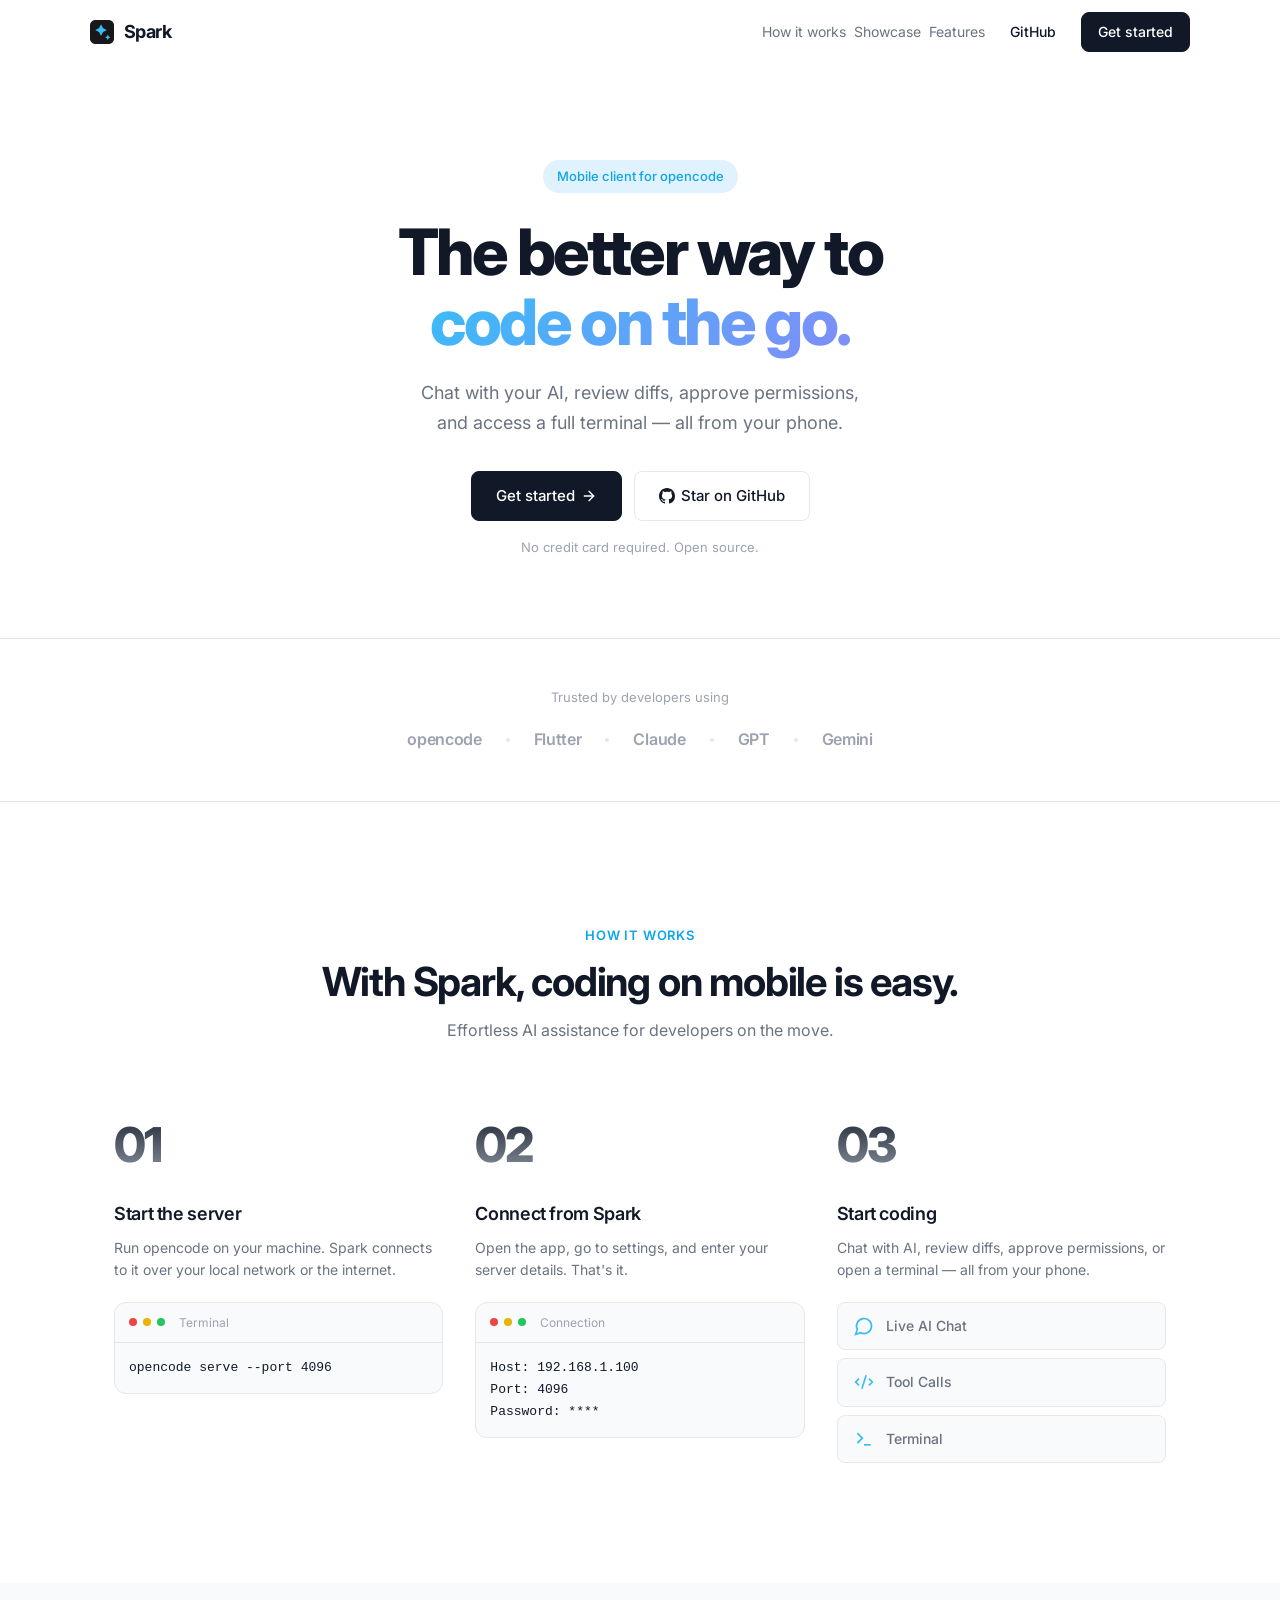
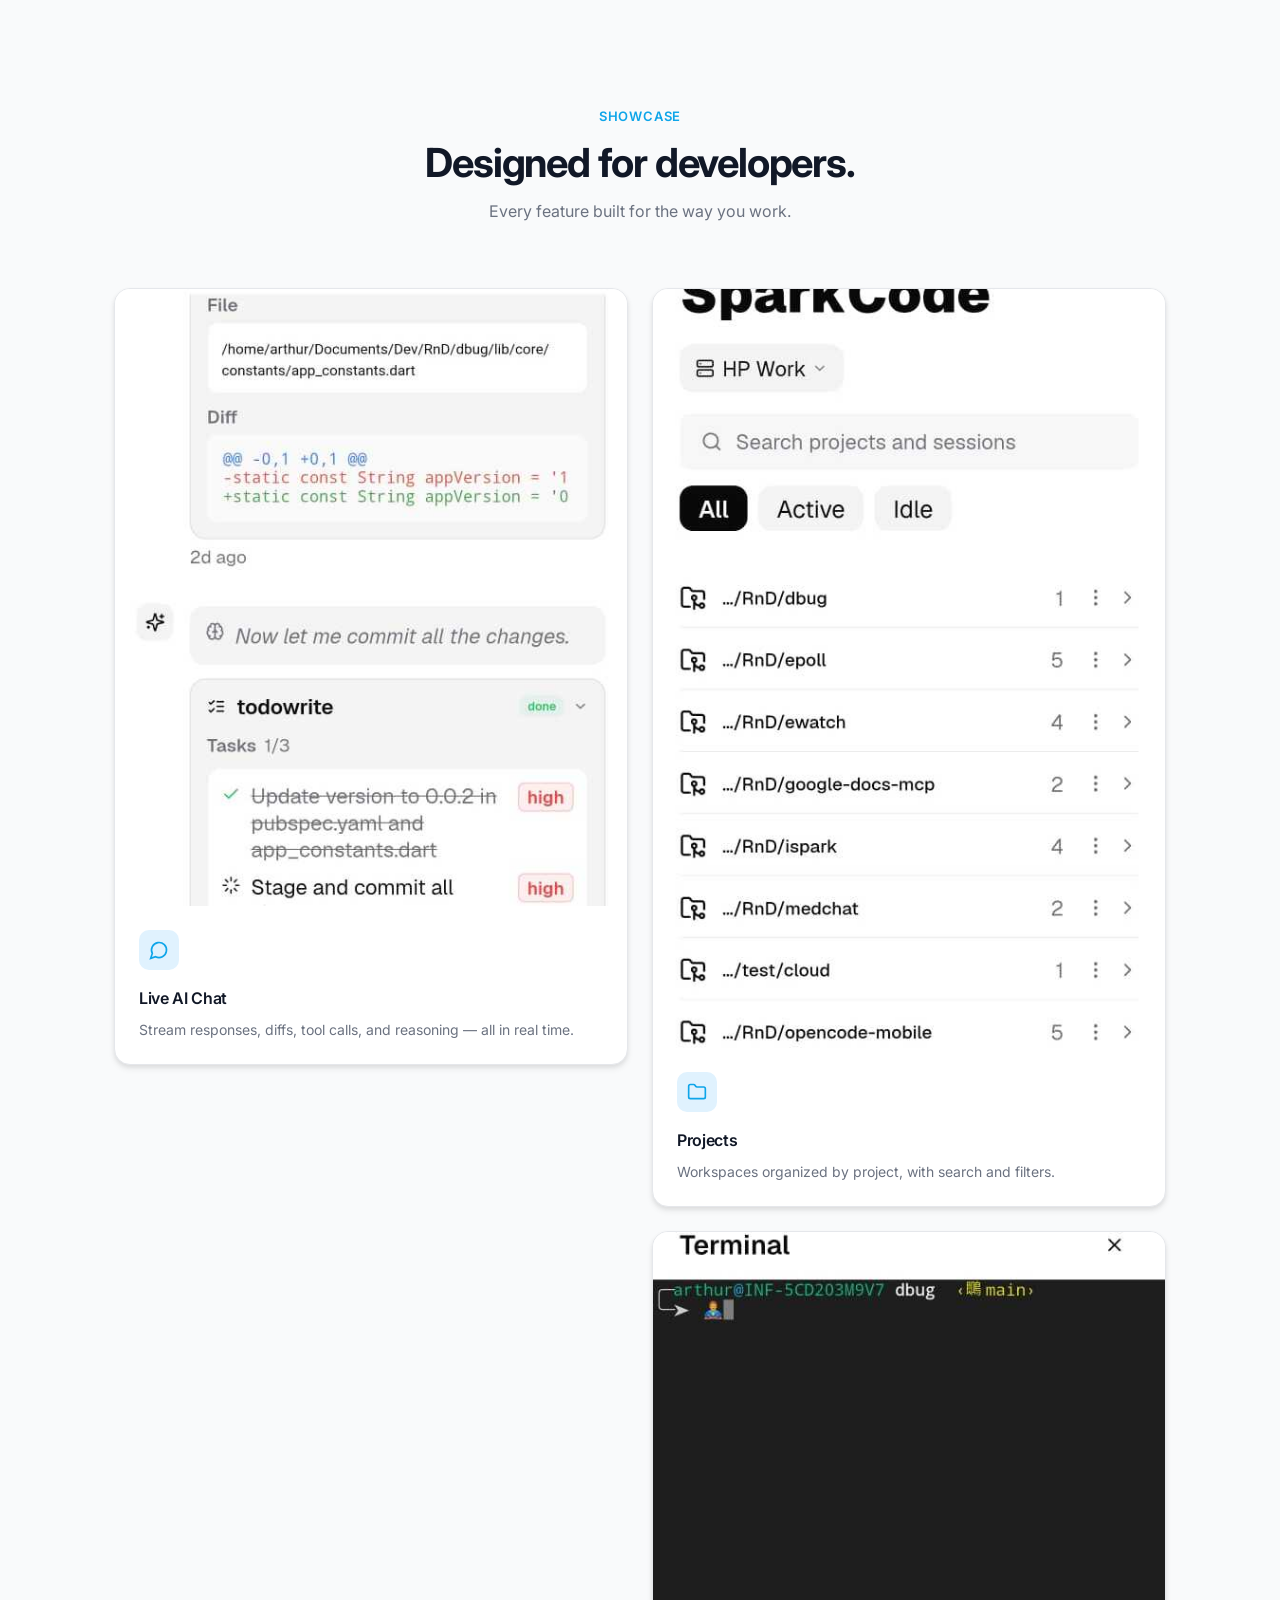
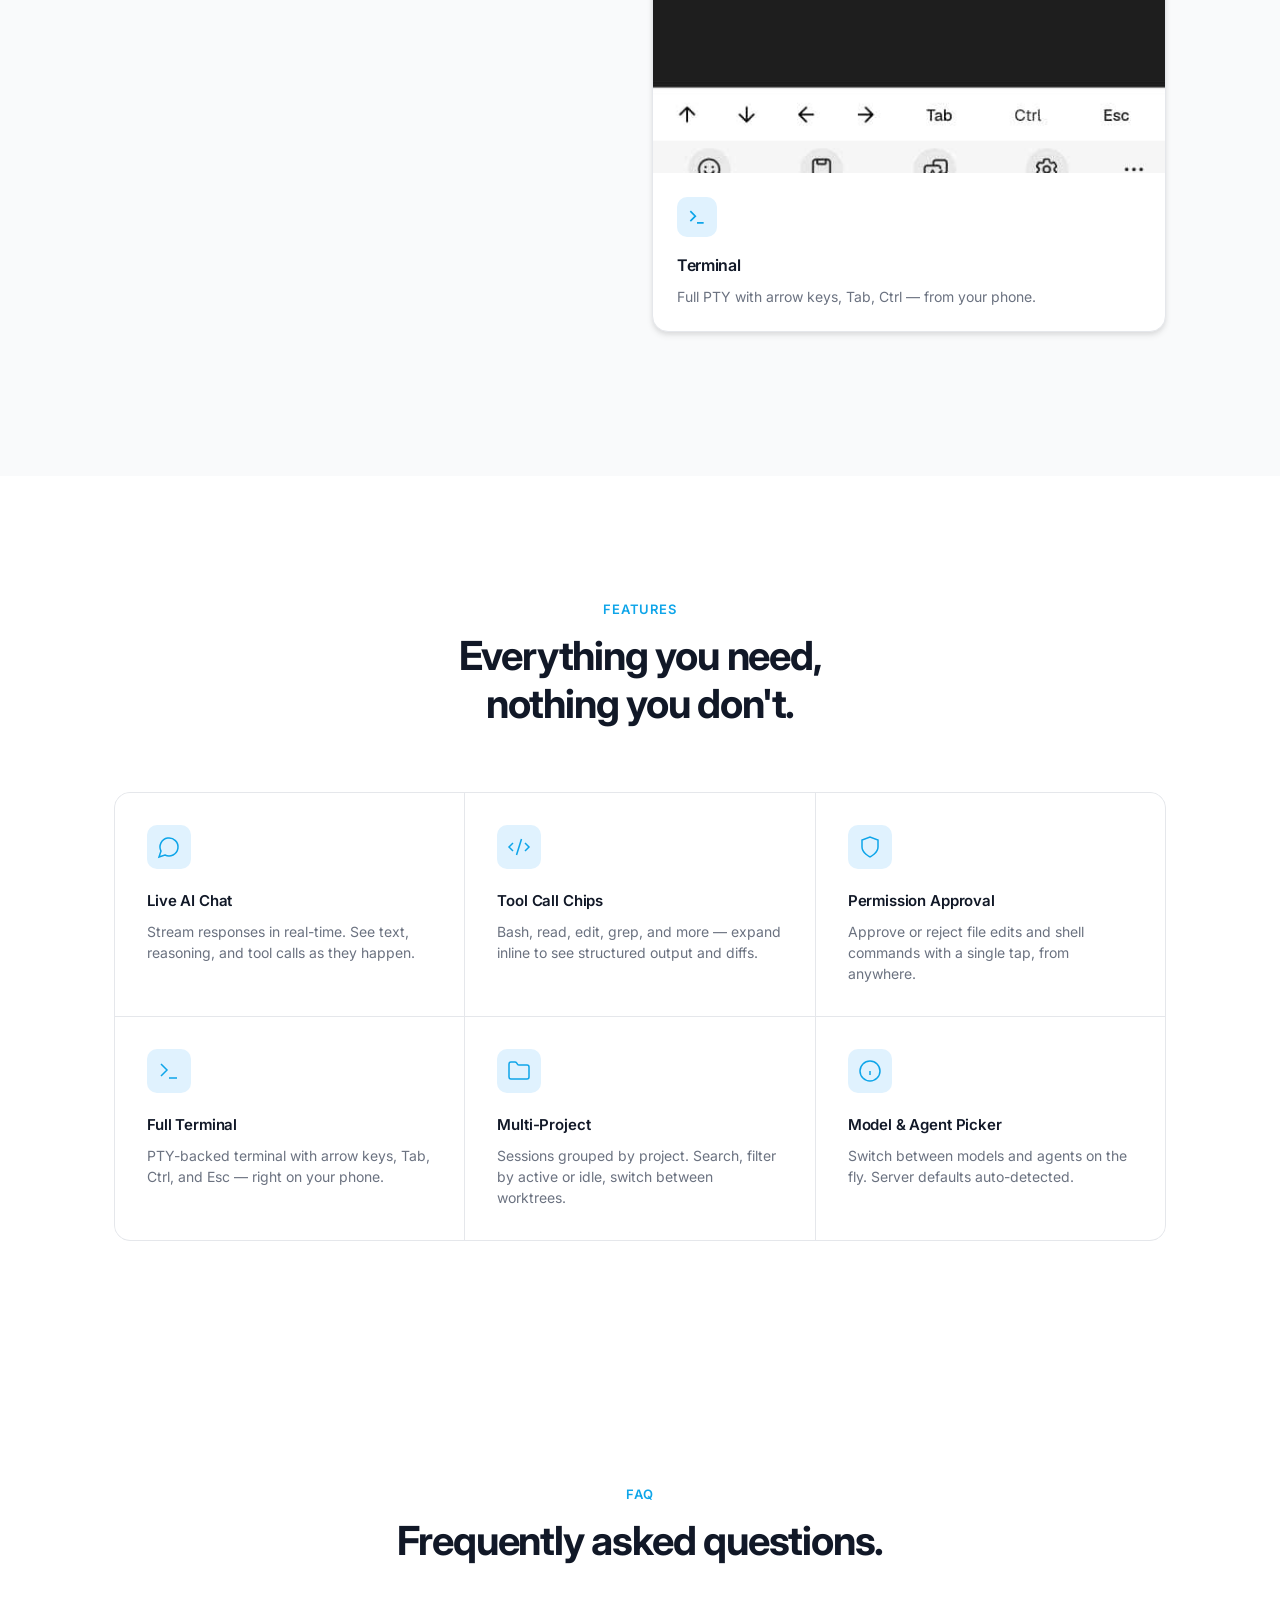
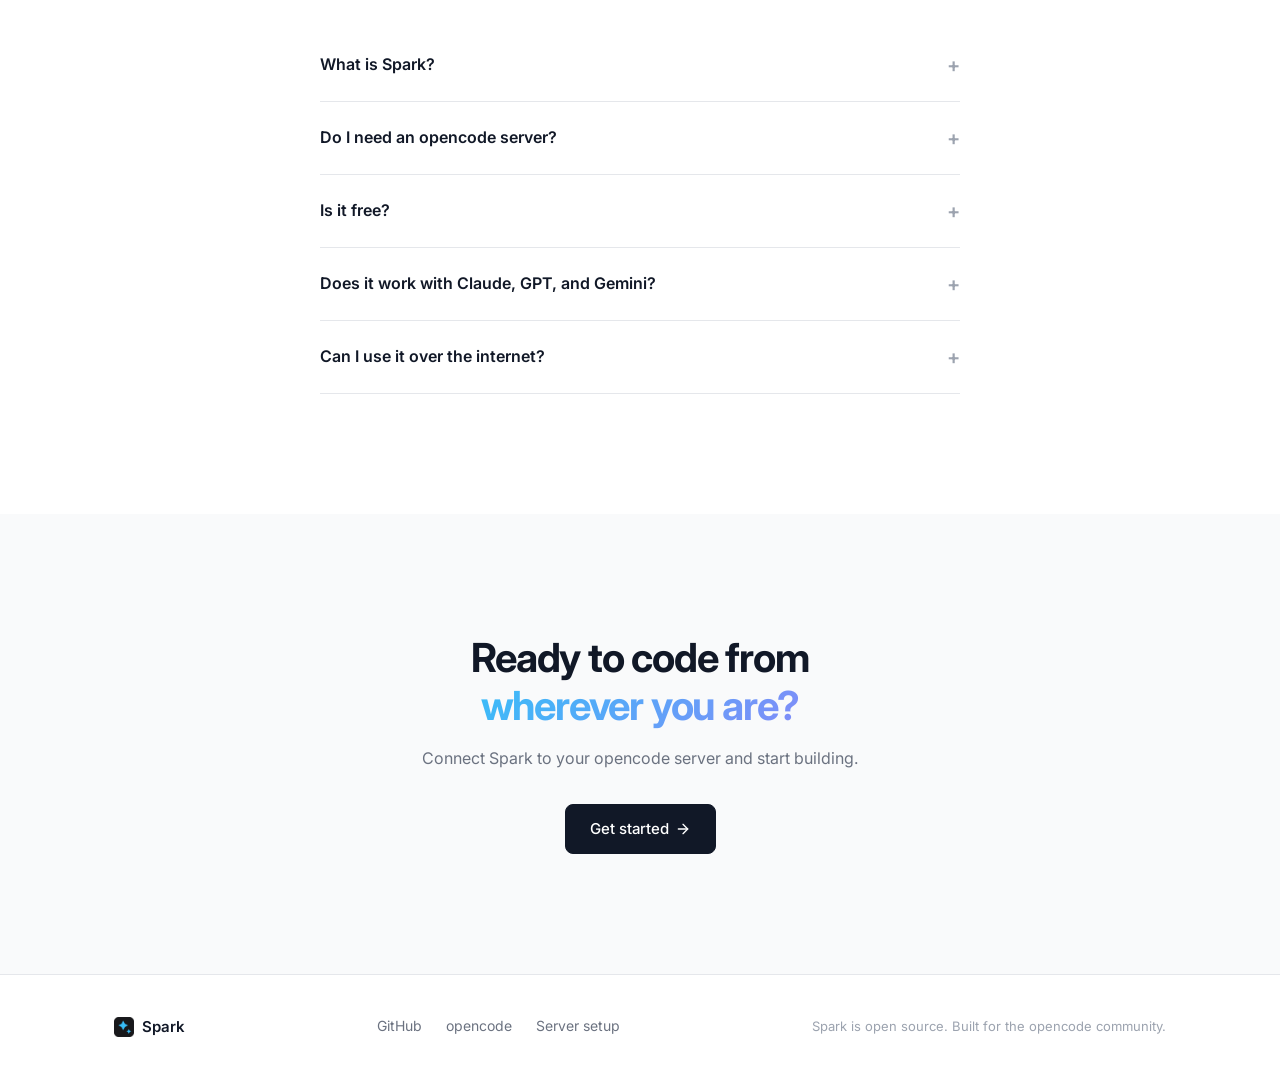
==== commit 452c3a58: "feat: update bundle ID to zm.co.cloud.spark, redesign website with cal.com light theme - Android: na" ====
--- a/docs/index.html
+++ b/docs/index.html
@@ -8,214 +8,268 @@
   <link rel="icon" href="icon.png" type="image/png">
   <link rel="preconnect" href="https://fonts.googleapis.com">
   <link rel="preconnect" href="https://fonts.gstatic.com" crossorigin>
-  <link href="https://fonts.googleapis.com/css2?family=Inter:wght@400;500;600;700&display=swap" rel="stylesheet">
+  <link href="https://fonts.googleapis.com/css2?family=Inter:wght@400;500;600;700;800&display=swap" rel="stylesheet">
   <link rel="stylesheet" href="styles.css">
 </head>
 <body>
 
-  <!-- Glow background -->
-  <div class="glow glow-1"></div>
-  <div class="glow glow-2"></div>
-
   <nav class="nav">
     <div class="nav-inner">
       <a href="/" class="nav-logo">
-        <img src="icon.png" alt="" width="20" height="20">
+        <img src="icon.png" alt="" width="24" height="24">
         <span>Spark</span>
       </a>
       <div class="nav-links">
+        <a href="#how-it-works">How it works</a>
         <a href="#showcase">Showcase</a>
         <a href="#features">Features</a>
-        <a href="#quickstart">Get started</a>
-        <a href="https://github.com/arthurkay/spark" class="btn btn-sm">GitHub</a>
+        <a href="https://github.com/arthurkay/spark" class="btn btn-ghost">GitHub</a>
+        <a href="#get-started" class="btn btn-primary">Get started</a>
       </div>
     </div>
   </nav>
 
   <section class="hero">
-    <div class="hero-badge">Mobile client for opencode</div>
-    <h1 class="hero-title">
-      Your AI coding<br>
-      <span class="gradient">companion, anywhere.</span>
-    </h1>
-    <p class="hero-desc">
-      Chat with your AI, review diffs, approve permissions,<br class="hide-mobile">
-      and access a full terminal — all from your phone.
-    </p>
-    <div class="hero-actions">
-      <a href="#quickstart" class="btn btn-primary btn-lg">
-        Get started
-        <svg width="16" height="16" viewBox="0 0 24 24" fill="none" stroke="currentColor" stroke-width="2" stroke-linecap="round" stroke-linejoin="round"><path d="M5 12h14"/><path d="m12 5 7 7-7 7"/></svg>
-      </a>
-      <a href="https://github.com/arthurkay/spark" class="btn btn-lg">
-        <svg width="16" height="16" viewBox="0 0 24 24" fill="currentColor"><path d="M12 0C5.37 0 0 5.37 0 12c0 5.31 3.435 9.795 8.205 11.385.6.105.825-.255.825-.57 0-.285-.015-1.23-.015-2.235-3.015.555-3.795-.735-4.035-1.41-.135-.345-.72-1.41-1.23-1.695-.42-.225-1.02-.78-.015-.795.945-.015 1.62.87 1.845 1.23 1.08 1.815 2.805 1.305 3.495.99.105-.78.42-1.305.765-1.605-2.67-.3-5.46-1.335-5.46-5.925 0-1.305.465-2.385 1.23-3.225-.12-.3-.54-1.53.12-3.18 0 0 1.005-.315 3.3 1.23.96-.27 1.98-.405 3-.405s2.04.135 3 .405c2.295-1.56 3.3-1.23 3.3-1.23.66 1.65.24 2.88.12 3.18.765.84 1.23 1.905 1.23 3.225 0 4.605-2.805 5.625-5.475 5.925.435.375.81 1.095.81 2.22 0 1.605-.015 2.895-.015 3.3 0 .315.225.69.825.57A12.02 12.02 0 0024 12c0-6.63-5.37-12-12-12z"/></svg>
-        Star on GitHub
-      </a>
-    </div>
-  </section>
-
-  <!-- Showcase: Phone mockups -->
-  <section class="showcase" id="showcase">
-    <div class="container">
-      <div class="phone-grid">
-        <div class="phone-card phone-card--featured" data-reveal>
-          <div class="phone-frame phone-frame--large">
-            <div class="phone-notch"></div>
-            <img src="screenshots/chat.jpeg" alt="Live AI Chat" loading="lazy">
-          </div>
-          <div class="phone-info">
-            <div class="phone-icon">
-              <svg width="20" height="20" viewBox="0 0 24 24" fill="none" stroke="currentColor" stroke-width="2" stroke-linecap="round" stroke-linejoin="round"><path d="M7.9 20A9 9 0 1 0 4 16.1L2 22Z"/></svg>
-            </div>
-            <h3>Live AI Chat</h3>
-            <p>Stream responses, diffs, tool calls, and reasoning — all in real time.</p>
-          </div>
-        </div>
-
-        <div class="phone-side">
-          <div class="phone-card" data-reveal data-delay="100">
-            <div class="phone-frame">
-              <div class="phone-notch"></div>
-              <img src="screenshots/home.jpeg" alt="Projects" loading="lazy">
-            </div>
-            <div class="phone-info">
-              <div class="phone-icon">
-                <svg width="20" height="20" viewBox="0 0 24 24" fill="none" stroke="currentColor" stroke-width="2" stroke-linecap="round" stroke-linejoin="round"><path d="M20 20a2 2 0 0 0 2-2V8a2 2 0 0 0-2-2h-7.9a2 2 0 0 1-1.69-.9L9.6 3.9A2 2 0 0 0 7.93 3H4a2 2 0 0 0-2 2v13a2 2 0 0 0 2 2Z"/></svg>
-              </div>
-              <h3>Projects</h3>
-              <p>Workspaces organized by project, with search and filters.</p>
-            </div>
-          </div>
-
-          <div class="phone-card" data-reveal data-delay="200">
-            <div class="phone-frame">
-              <div class="phone-notch"></div>
-              <img src="screenshots/terminal.jpeg" alt="Terminal" loading="lazy">
-            </div>
-            <div class="phone-info">
-              <div class="phone-icon">
-                <svg width="20" height="20" viewBox="0 0 24 24" fill="none" stroke="currentColor" stroke-width="2" stroke-linecap="round" stroke-linejoin="round"><polyline points="4 17 10 11 4 5"/><line x1="12" x2="20" y1="19" y2="19"/></svg>
-              </div>
-              <h3>Terminal</h3>
-              <p>Full PTY with arrow keys, Tab, Ctrl — from your phone.</p>
-            </div>
-          </div>
-        </div>
-      </div>
-    </div>
-  </section>
-
-  <!-- Features -->
-  <section class="features" id="features">
-    <div class="container">
-      <div class="features-header">
-        <div class="section-label">Features</div>
-        <h2>Everything you need,<br><span class="gradient">nothing you don't.</span></h2>
-      </div>
-      <div class="features-grid">
-        <div class="feature" data-reveal>
-          <div class="feature-icon">
-            <svg width="24" height="24" viewBox="0 0 24 24" fill="none" stroke="currentColor" stroke-width="1.5"><path d="M7.9 20A9 9 0 1 0 4 16.1L2 22Z"/></svg>
-          </div>
-          <h3>Live AI Chat</h3>
-          <p>Stream responses in real-time. See text, reasoning, and tool calls as they happen.</p>
-        </div>
-        <div class="feature" data-reveal data-delay="50">
-          <div class="feature-icon">
-            <svg width="24" height="24" viewBox="0 0 24 24" fill="none" stroke="currentColor" stroke-width="1.5"><path d="m18 16 4-4-4-4"/><path d="m6 8-4 4 4 4"/><path d="m14.5 4-5 16"/></svg>
-          </div>
-          <h3>Tool Call Chips</h3>
-          <p>Bash, read, edit, grep, and more — expand inline to see structured output and diffs.</p>
-        </div>
-        <div class="feature" data-reveal data-delay="100">
-          <div class="feature-icon">
-            <svg width="24" height="24" viewBox="0 0 24 24" fill="none" stroke="currentColor" stroke-width="1.5"><path d="M12 22s8-4 8-10V5l-8-3-8 3v7c0 6 8 10 8 10"/></svg>
-          </div>
-          <h3>Permission Approval</h3>
-          <p>Approve or reject file edits and shell commands with a single tap, from anywhere.</p>
-        </div>
-        <div class="feature" data-reveal data-delay="150">
-          <div class="feature-icon">
-            <svg width="24" height="24" viewBox="0 0 24 24" fill="none" stroke="currentColor" stroke-width="1.5"><polyline points="4 17 10 11 4 5"/><line x1="12" x2="20" y1="19" y2="19"/></svg>
-          </div>
-          <h3>Full Terminal</h3>
-          <p>PTY-backed terminal with arrow keys, Tab, Ctrl, and Esc — right on your phone.</p>
-        </div>
-        <div class="feature" data-reveal data-delay="200">
-          <div class="feature-icon">
-            <svg width="24" height="24" viewBox="0 0 24 24" fill="none" stroke="currentColor" stroke-width="1.5"><path d="M20 20a2 2 0 0 0 2-2V8a2 2 0 0 0-2-2h-7.9a2 2 0 0 1-1.69-.9L9.6 3.9A2 2 0 0 0 7.93 3H4a2 2 0 0 0-2 2v13a2 2 0 0 0 2 2Z"/></svg>
-          </div>
-          <h3>Multi-Project</h3>
-          <p>Sessions grouped by project. Search, filter by active or idle, switch between worktrees.</p>
-        </div>
-        <div class="feature" data-reveal data-delay="250">
-          <div class="feature-icon">
-            <svg width="24" height="24" viewBox="0 0 24 24" fill="none" stroke="currentColor" stroke-width="1.5"><circle cx="12" cy="12" r="10"/><path d="M12 16v-4"/><path d="M12 8h.01"/></svg>
-          </div>
-          <h3>Model & Agent Picker</h3>
-          <p>Switch between models and agents on the fly. Server defaults auto-detected.</p>
-        </div>
-      </div>
-    </div>
-  </section>
-
-  <!-- Quick Start -->
-  <section class="quickstart" id="quickstart">
-    <div class="container">
-      <div class="quickstart-header">
-        <div class="section-label">Quick start</div>
-        <h2>Up and running<br><span class="gradient">in two steps.</span></h2>
+    <div class="container">
+      <div class="hero-badge">Mobile client for opencode</div>
+      <h1 class="hero-title">
+        The better way to<br>
+        <span class="gradient">code on the go.</span>
+      </h1>
+      <p class="hero-desc">
+        Chat with your AI, review diffs, approve permissions,<br>
+        and access a full terminal — all from your phone.
+      </p>
+      <div class="hero-actions">
+        <a href="#get-started" class="btn btn-primary btn-lg">
+          Get started
+          <svg width="16" height="16" viewBox="0 0 24 24" fill="none" stroke="currentColor" stroke-width="2" stroke-linecap="round" stroke-linejoin="round"><path d="M5 12h14"/><path d="m12 5 7 7-7 7"/></svg>
+        </a>
+        <a href="https://github.com/arthurkay/spark" class="btn btn-secondary btn-lg">
+          <svg width="16" height="16" viewBox="0 0 24 24" fill="currentColor"><path d="M12 0C5.37 0 0 5.37 0 12c0 5.31 3.435 9.795 8.205 11.385.6.105.825-.255.825-.57 0-.285-.015-1.23-.015-2.235-3.015.555-3.795-.735-4.035-1.41-.135-.345-.72-1.41-1.23-1.695-.42-.225-1.02-.78-.015-.795.945-.015 1.62.87 1.845 1.23 1.08 1.815 2.805 1.305 3.495.99.105-.78.42-1.305.765-1.605-2.67-.3-5.46-1.335-5.46-5.925 0-1.305.465-2.385 1.23-3.225-.12-.3-.54-1.53.12-3.18 0 0 1.005-.315 3.3 1.23.96-.27 1.98-.405 3-.405s2.04.135 3 .405c2.295-1.56 3.3-1.23 3.3-1.23.66 1.65.24 2.88.12 3.18.765.84 1.23 1.905 1.23 3.225 0 4.605-2.805 5.625-5.475 5.925.435.375.81 1.095.81 2.22 0 1.605-.015 2.895-.015 3.3 0 .315.225.69.825.57A12.02 12.02 0 0024 12c0-6.63-5.37-12-12-12z"/></svg>
+          Star on GitHub
+        </a>
+      </div>
+      <p class="hero-note">No credit card required. Open source.</p>
+    </div>
+  </section>
+
+  <section class="logos">
+    <div class="container">
+      <p class="logos-label">Trusted by developers using</p>
+      <div class="logos-row">
+        <span class="logo-text">opencode</span>
+        <span class="logo-dot"></span>
+        <span class="logo-text">Flutter</span>
+        <span class="logo-dot"></span>
+        <span class="logo-text">Claude</span>
+        <span class="logo-dot"></span>
+        <span class="logo-text">GPT</span>
+        <span class="logo-dot"></span>
+        <span class="logo-text">Gemini</span>
+      </div>
+    </div>
+  </section>
+
+  <section class="how-it-works" id="how-it-works">
+    <div class="container">
+      <div class="section-header">
+        <div class="section-label">How it works</div>
+        <h2>With Spark, coding on mobile is easy.</h2>
+        <p>Effortless AI assistance for developers on the move.</p>
       </div>
       <div class="steps">
         <div class="step" data-reveal>
           <div class="step-num">01</div>
           <h3>Start the server</h3>
-          <p>Run opencode on your machine.</p>
-          <div class="code">
+          <p>Run opencode on your machine. Spark connects to it over your local network or the internet.</p>
+          <div class="code-block">
             <div class="code-header">
-              <span class="code-dot"></span>
-              <span class="code-dot"></span>
-              <span class="code-dot"></span>
+              <span class="code-dot red"></span>
+              <span class="code-dot yellow"></span>
+              <span class="code-dot green"></span>
               <span class="code-title">Terminal</span>
             </div>
-            <code>
-              <span class="c"># without auth</span><br>
-              <span class="k">opencode serve</span> --port 4096<br><br>
-              <span class="c"># with auth</span><br>
-              <span class="k">OPENCODE_SERVER_PASSWORD</span>=secret opencode serve --port 4096
-            </code>
+            <code>opencode serve --port 4096</code>
           </div>
         </div>
         <div class="step" data-reveal data-delay="100">
           <div class="step-num">02</div>
           <h3>Connect from Spark</h3>
-          <p>Open the app, go to settings, and enter your server details.</p>
-          <div class="code">
+          <p>Open the app, go to settings, and enter your server details. That's it.</p>
+          <div class="code-block">
             <div class="code-header">
-              <span class="code-dot"></span>
-              <span class="code-dot"></span>
-              <span class="code-dot"></span>
+              <span class="code-dot red"></span>
+              <span class="code-dot yellow"></span>
+              <span class="code-dot green"></span>
               <span class="code-title">Connection</span>
             </div>
-            <code>
-              Host <span class="k">192.168.1.100</span><br>
-              Port <span class="k">4096</span><br>
-              Password <span class="k">your-password</span>
-            </code>
-          </div>
-        </div>
-      </div>
-      <p class="note">For production setups with TLS, see the <a href="https://github.com/arthurkay/spark/blob/main/docs/server-setup.md">server guide</a>.</p>
-    </div>
-  </section>
-
-  <!-- CTA -->
-  <section class="cta">
+            <code>Host: 192.168.1.100<br>Port: 4096<br>Password: ****</code>
+          </div>
+        </div>
+        <div class="step" data-reveal data-delay="200">
+          <div class="step-num">03</div>
+          <h3>Start coding</h3>
+          <p>Chat with AI, review diffs, approve permissions, or open a terminal — all from your phone.</p>
+          <div class="step-preview">
+            <div class="preview-card">
+              <svg width="20" height="20" viewBox="0 0 24 24" fill="none" stroke="currentColor" stroke-width="2"><path d="M7.9 20A9 9 0 1 0 4 16.1L2 22Z"/></svg>
+              <span>Live AI Chat</span>
+            </div>
+            <div class="preview-card">
+              <svg width="20" height="20" viewBox="0 0 24 24" fill="none" stroke="currentColor" stroke-width="2"><path d="m18 16 4-4-4-4"/><path d="m6 8-4 4 4 4"/><path d="m14.5 4-5 16"/></svg>
+              <span>Tool Calls</span>
+            </div>
+            <div class="preview-card">
+              <svg width="20" height="20" viewBox="0 0 24 24" fill="none" stroke="currentColor" stroke-width="2"><polyline points="4 17 10 11 4 5"/><line x1="12" x2="20" y1="19" y2="19"/></svg>
+              <span>Terminal</span>
+            </div>
+          </div>
+        </div>
+      </div>
+    </div>
+  </section>
+
+  <section class="showcase" id="showcase">
+    <div class="container">
+      <div class="section-header">
+        <div class="section-label">Showcase</div>
+        <h2>Designed for developers.</h2>
+        <p>Every feature built for the way you work.</p>
+      </div>
+      <div class="phone-grid">
+        <div class="phone-card phone-card--featured" data-reveal>
+          <div class="phone-frame phone-frame--large">
+            <img src="screenshots/chat.jpeg" alt="Live AI Chat" loading="lazy">
+          </div>
+          <div class="phone-info">
+            <div class="phone-icon">
+              <svg width="20" height="20" viewBox="0 0 24 24" fill="none" stroke="currentColor" stroke-width="2"><path d="M7.9 20A9 9 0 1 0 4 16.1L2 22Z"/></svg>
+            </div>
+            <h3>Live AI Chat</h3>
+            <p>Stream responses, diffs, tool calls, and reasoning — all in real time.</p>
+          </div>
+        </div>
+        <div class="phone-side">
+          <div class="phone-card" data-reveal data-delay="100">
+            <div class="phone-frame">
+              <img src="screenshots/home.jpeg" alt="Projects" loading="lazy">
+            </div>
+            <div class="phone-info">
+              <div class="phone-icon">
+                <svg width="20" height="20" viewBox="0 0 24 24" fill="none" stroke="currentColor" stroke-width="2"><path d="M20 20a2 2 0 0 0 2-2V8a2 2 0 0 0-2-2h-7.9a2 2 0 0 1-1.69-.9L9.6 3.9A2 2 0 0 0 7.93 3H4a2 2 0 0 0-2 2v13a2 2 0 0 0 2 2Z"/></svg>
+              </div>
+              <h3>Projects</h3>
+              <p>Workspaces organized by project, with search and filters.</p>
+            </div>
+          </div>
+          <div class="phone-card" data-reveal data-delay="200">
+            <div class="phone-frame">
+              <img src="screenshots/terminal.jpeg" alt="Terminal" loading="lazy">
+            </div>
+            <div class="phone-info">
+              <div class="phone-icon">
+                <svg width="20" height="20" viewBox="0 0 24 24" fill="none" stroke="currentColor" stroke-width="2"><polyline points="4 17 10 11 4 5"/><line x1="12" x2="20" y1="19" y2="19"/></svg>
+              </div>
+              <h3>Terminal</h3>
+              <p>Full PTY with arrow keys, Tab, Ctrl — from your phone.</p>
+            </div>
+          </div>
+        </div>
+      </div>
+    </div>
+  </section>
+
+  <section class="features" id="features">
+    <div class="container">
+      <div class="section-header">
+        <div class="section-label">Features</div>
+        <h2>Everything you need,<br>nothing you don't.</h2>
+      </div>
+      <div class="features-grid">
+        <div class="feature" data-reveal>
+          <div class="feature-icon">
+            <svg width="24" height="24" viewBox="0 0 24 24" fill="none" stroke="currentColor" stroke-width="1.5"><path d="M7.9 20A9 9 0 1 0 4 16.1L2 22Z"/></svg>
+          </div>
+          <h3>Live AI Chat</h3>
+          <p>Stream responses in real-time. See text, reasoning, and tool calls as they happen.</p>
+        </div>
+        <div class="feature" data-reveal data-delay="50">
+          <div class="feature-icon">
+            <svg width="24" height="24" viewBox="0 0 24 24" fill="none" stroke="currentColor" stroke-width="1.5"><path d="m18 16 4-4-4-4"/><path d="m6 8-4 4 4 4"/><path d="m14.5 4-5 16"/></svg>
+          </div>
+          <h3>Tool Call Chips</h3>
+          <p>Bash, read, edit, grep, and more — expand inline to see structured output and diffs.</p>
+        </div>
+        <div class="feature" data-reveal data-delay="100">
+          <div class="feature-icon">
+            <svg width="24" height="24" viewBox="0 0 24 24" fill="none" stroke="currentColor" stroke-width="1.5"><path d="M12 22s8-4 8-10V5l-8-3-8 3v7c0 6 8 10 8 10"/></svg>
+          </div>
+          <h3>Permission Approval</h3>
+          <p>Approve or reject file edits and shell commands with a single tap, from anywhere.</p>
+        </div>
+        <div class="feature" data-reveal data-delay="150">
+          <div class="feature-icon">
+            <svg width="24" height="24" viewBox="0 0 24 24" fill="none" stroke="currentColor" stroke-width="1.5"><polyline points="4 17 10 11 4 5"/><line x1="12" x2="20" y1="19" y2="19"/></svg>
+          </div>
+          <h3>Full Terminal</h3>
+          <p>PTY-backed terminal with arrow keys, Tab, Ctrl, and Esc — right on your phone.</p>
+        </div>
+        <div class="feature" data-reveal data-delay="200">
+          <div class="feature-icon">
+            <svg width="24" height="24" viewBox="0 0 24 24" fill="none" stroke="currentColor" stroke-width="1.5"><path d="M20 20a2 2 0 0 0 2-2V8a2 2 0 0 0-2-2h-7.9a2 2 0 0 1-1.69-.9L9.6 3.9A2 2 0 0 0 7.93 3H4a2 2 0 0 0-2 2v13a2 2 0 0 0 2 2Z"/></svg>
+          </div>
+          <h3>Multi-Project</h3>
+          <p>Sessions grouped by project. Search, filter by active or idle, switch between worktrees.</p>
+        </div>
+        <div class="feature" data-reveal data-delay="250">
+          <div class="feature-icon">
+            <svg width="24" height="24" viewBox="0 0 24 24" fill="none" stroke="currentColor" stroke-width="1.5"><circle cx="12" cy="12" r="10"/><path d="M12 16v-4"/><path d="M12 8h.01"/></svg>
+          </div>
+          <h3>Model & Agent Picker</h3>
+          <p>Switch between models and agents on the fly. Server defaults auto-detected.</p>
+        </div>
+      </div>
+    </div>
+  </section>
+
+  <section class="faq" id="faq">
+    <div class="container">
+      <div class="section-header">
+        <div class="section-label">FAQ</div>
+        <h2>Frequently asked questions.</h2>
+      </div>
+      <div class="faq-list">
+        <details class="faq-item" data-reveal>
+          <summary>What is Spark?</summary>
+          <p>Spark is a mobile app that connects to a running opencode server. It lets you chat with AI, review code diffs, approve permissions, and access a full terminal — all from your phone.</p>
+        </details>
+        <details class="faq-item" data-reveal data-delay="50">
+          <summary>Do I need an opencode server?</summary>
+          <p>Yes. Spark is a client that connects to opencode. You run the server on your machine (or a remote server) and connect Spark to it over your local network or the internet.</p>
+        </details>
+        <details class="faq-item" data-reveal data-delay="100">
+          <summary>Is it free?</summary>
+          <p>Yes. Spark is free and open source. You only need an opencode server and your own API keys for the AI providers you want to use.</p>
+        </details>
+        <details class="faq-item" data-reveal data-delay="150">
+          <summary>Does it work with Claude, GPT, and Gemini?</summary>
+          <p>Yes. Spark works with any model that opencode supports — including Claude, GPT, Gemini, and more. You bring your own API keys.</p>
+        </details>
+        <details class="faq-item" data-reveal data-delay="200">
+          <summary>Can I use it over the internet?</summary>
+          <p>Yes. As long as your opencode server is accessible (via port forwarding, VPN, or a public URL), Spark can connect to it from anywhere.</p>
+        </details>
+      </div>
+    </div>
+  </section>
+
+  <section class="cta" id="get-started">
     <div class="container">
       <h2>Ready to code from<br><span class="gradient">wherever you are?</span></h2>
       <p>Connect Spark to your opencode server and start building.</p>
       <div class="hero-actions">
-        <a href="#quickstart" class="btn btn-primary btn-lg">
+        <a href="https://github.com/arthurkay/spark" class="btn btn-primary btn-lg">
           Get started
           <svg width="16" height="16" viewBox="0 0 24 24" fill="none" stroke="currentColor" stroke-width="2" stroke-linecap="round" stroke-linejoin="round"><path d="M5 12h14"/><path d="m12 5 7 7-7 7"/></svg>
         </a>
@@ -226,7 +280,7 @@
   <footer class="footer">
     <div class="container footer-inner">
       <div class="footer-brand">
-        <img src="icon.png" alt="" width="16" height="16">
+        <img src="icon.png" alt="" width="20" height="20">
         <span>Spark</span>
       </div>
       <div class="footer-links">
@@ -234,11 +288,13 @@
         <a href="https://opencode.ai/docs/server/">opencode</a>
         <a href="https://github.com/arthurkay/spark/blob/main/docs/server-setup.md">Server setup</a>
       </div>
+      <div class="footer-copy">
+        <span>Spark is open source. Built for the opencode community.</span>
+      </div>
     </div>
   </footer>
 
   <script>
-    // Scroll reveal with IntersectionObserver
     const observer = new IntersectionObserver((entries) => {
       entries.forEach(entry => {
         if (entry.isIntersecting) {
@@ -251,7 +307,6 @@
 
     document.querySelectorAll('[data-reveal]').forEach(el => observer.observe(el));
 
-    // Nav background on scroll
     const nav = document.querySelector('.nav');
     window.addEventListener('scroll', () => {
       nav.classList.toggle('nav--scrolled', window.scrollY > 20);
--- a/docs/styles.css
+++ b/docs/styles.css
@@ -1,22 +1,28 @@
 /* ========================================
-   Spark Website — Vercel-Inspired Dark Theme
+   Spark Website — Cal.com Light Theme
    ======================================== */
 
 *, *::before, *::after { box-sizing: border-box; margin: 0; padding: 0; }
 
 :root {
-  --bg: #000000;
-  --surface: #0a0a0a;
-  --surface-hover: #111111;
-  --border: rgba(255,255,255,0.08);
-  --border-hover: rgba(255,255,255,0.15);
-  --text: #ededed;
-  --text-secondary: #888888;
-  --text-tertiary: #666666;
+  --bg: #ffffff;
+  --bg-secondary: #f9fafb;
+  --bg-tertiary: #f3f4f6;
+  --text: #111827;
+  --text-secondary: #6b7280;
+  --text-tertiary: #9ca3af;
+  --border: #e5e7eb;
+  --border-hover: #d1d5db;
   --cyan: #38bdf8;
-  --cyan-dim: rgba(56,189,248,0.12);
-  --gradient: linear-gradient(135deg, #ffffff 0%, #38bdf8 50%, #38bdf8 100%);
+  --cyan-dark: #0ea5e9;
+  --cyan-light: #e0f2fe;
+  --gradient: linear-gradient(135deg, #38bdf8 0%, #818cf8 100%);
+  --shadow-sm: 0 1px 2px rgba(0,0,0,0.05);
+  --shadow: 0 1px 3px rgba(0,0,0,0.1), 0 1px 2px rgba(0,0,0,0.06);
+  --shadow-md: 0 4px 6px rgba(0,0,0,0.07), 0 2px 4px rgba(0,0,0,0.06);
+  --shadow-lg: 0 10px 15px rgba(0,0,0,0.1), 0 4px 6px rgba(0,0,0,0.05);
   --radius: 12px;
+  --radius-lg: 16px;
   --font: 'Inter', -apple-system, BlinkMacSystemFont, 'Segoe UI', sans-serif;
 }
 
@@ -31,8 +37,6 @@
   background: var(--bg);
   color: var(--text);
   line-height: 1.6;
-  overflow-x: hidden;
-  position: relative;
 }
 
 a { color: inherit; text-decoration: none; }
@@ -43,36 +47,6 @@
   max-width: 1100px;
   margin: 0 auto;
   padding: 0 24px;
-}
-
-/* ========================================
-   Glow Background
-   ======================================== */
-.glow {
-  position: fixed;
-  border-radius: 50%;
-  filter: blur(120px);
-  opacity: 0.15;
-  pointer-events: none;
-  z-index: 0;
-}
-
-.glow-1 {
-  width: 600px;
-  height: 600px;
-  background: var(--cyan);
-  top: -200px;
-  left: 50%;
-  transform: translateX(-50%);
-}
-
-.glow-2 {
-  width: 400px;
-  height: 400px;
-  background: #a855f7;
-  bottom: 10%;
-  right: -100px;
-  opacity: 0.08;
 }
 
 /* ========================================
@@ -85,15 +59,17 @@
   right: 0;
   z-index: 100;
   padding: 0 24px;
-  transition: background 0.3s, border-color 0.3s;
+  transition: background 0.3s, border-color 0.3s, box-shadow 0.3s;
   border-bottom: 1px solid transparent;
-}
-
-.nav--scrolled {
-  background: rgba(0,0,0,0.8);
+  background: rgba(255,255,255,0.8);
   -webkit-backdrop-filter: blur(12px);
   backdrop-filter: blur(12px);
+}
+
+.nav--scrolled {
+  background: rgba(255,255,255,0.95);
   border-bottom-color: var(--border);
+  box-shadow: var(--shadow-sm);
 }
 
 .nav-inner {
@@ -108,21 +84,22 @@
 .nav-logo {
   display: flex;
   align-items: center;
+  gap: 10px;
+  font-weight: 700;
+  font-size: 18px;
+  letter-spacing: -0.03em;
+  color: var(--text);
+}
+
+.nav-links {
+  display: flex;
+  align-items: center;
   gap: 8px;
-  font-weight: 600;
-  font-size: 15px;
-  letter-spacing: -0.02em;
-}
-
-.nav-links {
-  display: flex;
-  align-items: center;
-  gap: 32px;
   font-size: 14px;
   color: var(--text-secondary);
 }
 
-.nav-links a:hover { color: var(--text); }
+.nav-links a:not(.btn):hover { color: var(--text); }
 
 /* ========================================
    Buttons
@@ -137,21 +114,36 @@
   padding: 8px 16px;
   border-radius: 8px;
   border: 1px solid var(--border);
-  background: transparent;
+  background: var(--bg);
   color: var(--text);
   cursor: pointer;
-  transition: all 0.2s;
+  transition: all 0.15s;
   white-space: nowrap;
 }
 
 .btn:hover {
-  background: var(--surface-hover);
+  background: var(--bg-secondary);
   border-color: var(--border-hover);
 }
 
-.btn-sm { padding: 6px 12px; font-size: 13px; }
-
-.btn-lg { padding: 12px 24px; font-size: 15px; }
+.btn-ghost {
+  border-color: transparent;
+  background: transparent;
+}
+
+.btn-ghost:hover {
+  background: var(--bg-secondary);
+}
+
+.btn-secondary {
+  background: var(--bg);
+  border-color: var(--border);
+}
+
+.btn-secondary:hover {
+  background: var(--bg-secondary);
+  border-color: var(--border-hover);
+}
 
 .btn-primary {
   background: var(--text);
@@ -160,54 +152,59 @@
 }
 
 .btn-primary:hover {
-  background: #d4d4d4;
-  border-color: #d4d4d4;
-}
+  background: #374151;
+  border-color: #374151;
+}
+
+.btn-lg { padding: 12px 24px; font-size: 15px; }
 
 /* ========================================
    Hero
    ======================================== */
 .hero {
-  position: relative;
-  z-index: 1;
+  padding: 160px 24px 80px;
   text-align: center;
-  padding: 160px 24px 80px;
 }
 
 .hero-badge {
   display: inline-block;
   font-size: 13px;
   font-weight: 500;
-  color: var(--cyan);
-  background: var(--cyan-dim);
-  border: 1px solid rgba(56,189,248,0.2);
+  color: var(--cyan-dark);
+  background: var(--cyan-light);
   padding: 6px 14px;
   border-radius: 999px;
-  margin-bottom: 32px;
-  letter-spacing: 0.02em;
+  margin-bottom: 24px;
 }
 
 .hero-title {
-  font-size: clamp(40px, 7vw, 72px);
-  font-weight: 700;
+  font-size: clamp(40px, 7vw, 64px);
+  font-weight: 800;
   line-height: 1.1;
   letter-spacing: -0.04em;
-  margin-bottom: 24px;
+  margin-bottom: 20px;
+  color: var(--text);
 }
 
 .hero-desc {
-  font-size: clamp(16px, 2vw, 18px);
+  font-size: 18px;
   color: var(--text-secondary);
   line-height: 1.7;
   max-width: 520px;
-  margin: 0 auto 40px;
+  margin: 0 auto 32px;
 }
 
 .hero-actions {
   display: flex;
   justify-content: center;
-  gap: 16px;
+  gap: 12px;
   flex-wrap: wrap;
+}
+
+.hero-note {
+  font-size: 13px;
+  color: var(--text-tertiary);
+  margin-top: 16px;
 }
 
 /* ========================================
@@ -221,25 +218,196 @@
 }
 
 /* ========================================
-   Section Label
-   ======================================== */
+   Section Header
+   ======================================== */
+.section-header {
+  text-align: center;
+  margin-bottom: 64px;
+}
+
 .section-label {
   display: inline-block;
   font-size: 13px;
+  font-weight: 600;
+  color: var(--cyan-dark);
+  letter-spacing: 0.06em;
+  text-transform: uppercase;
+  margin-bottom: 12px;
+}
+
+.section-header h2 {
+  font-size: clamp(28px, 4vw, 40px);
+  font-weight: 700;
+  line-height: 1.2;
+  letter-spacing: -0.03em;
+  margin-bottom: 12px;
+}
+
+.section-header p {
+  font-size: 16px;
+  color: var(--text-secondary);
+}
+
+/* ========================================
+   Logos
+   ======================================== */
+.logos {
+  padding: 48px 0;
+  border-top: 1px solid var(--border);
+  border-bottom: 1px solid var(--border);
+}
+
+.logos-label {
+  text-align: center;
+  font-size: 13px;
+  color: var(--text-tertiary);
+  margin-bottom: 20px;
+}
+
+.logos-row {
+  display: flex;
+  align-items: center;
+  justify-content: center;
+  gap: 24px;
+  flex-wrap: wrap;
+}
+
+.logo-text {
+  font-size: 16px;
+  font-weight: 600;
+  color: var(--text-tertiary);
+  letter-spacing: -0.02em;
+}
+
+.logo-dot {
+  width: 4px;
+  height: 4px;
+  border-radius: 50%;
+  background: var(--border);
+}
+
+/* ========================================
+   How It Works
+   ======================================== */
+.how-it-works {
+  padding: 120px 0;
+}
+
+.steps {
+  display: grid;
+  grid-template-columns: repeat(3, 1fr);
+  gap: 32px;
+}
+
+.step {
+  opacity: 0;
+  transform: translateY(12px);
+}
+
+.step.revealed {
+  opacity: 1;
+  transform: translateY(0);
+  transition: opacity 0.5s cubic-bezier(0.16, 1, 0.3, 1), transform 0.5s cubic-bezier(0.16, 1, 0.3, 1);
+}
+
+.step-num {
+  font-size: 48px;
+  font-weight: 800;
+  letter-spacing: -0.04em;
+  background: linear-gradient(180deg, var(--text) 0%, var(--text-tertiary) 100%);
+  -webkit-background-clip: text;
+  -webkit-text-fill-color: transparent;
+  background-clip: text;
+  margin-bottom: 16px;
+}
+
+.step h3 {
+  font-size: 18px;
+  font-weight: 600;
+  margin-bottom: 8px;
+  letter-spacing: -0.02em;
+}
+
+.step p {
+  font-size: 14px;
+  color: var(--text-secondary);
+  margin-bottom: 20px;
+  line-height: 1.6;
+}
+
+.code-block {
+  border-radius: var(--radius);
+  border: 1px solid var(--border);
+  background: var(--bg-secondary);
+  overflow: hidden;
+}
+
+.code-header {
+  display: flex;
+  align-items: center;
+  gap: 6px;
+  padding: 10px 14px;
+  border-bottom: 1px solid var(--border);
+}
+
+.code-dot {
+  width: 8px;
+  height: 8px;
+  border-radius: 50%;
+}
+
+.code-dot.red { background: #ef4444; }
+.code-dot.yellow { background: #eab308; }
+.code-dot.green { background: #22c55e; }
+
+.code-title {
+  font-size: 12px;
+  color: var(--text-tertiary);
+  margin-left: 8px;
+}
+
+.code-block code {
+  display: block;
+  padding: 14px;
+  font-family: 'SF Mono', 'Fira Code', 'Fira Mono', Menlo, monospace;
+  font-size: 13px;
+  line-height: 1.7;
+  color: var(--text);
+}
+
+.step-preview {
+  display: flex;
+  flex-direction: column;
+  gap: 8px;
+}
+
+.preview-card {
+  display: flex;
+  align-items: center;
+  gap: 12px;
+  padding: 12px 16px;
+  background: var(--bg-secondary);
+  border: 1px solid var(--border);
+  border-radius: 8px;
+  font-size: 14px;
   font-weight: 500;
-  color: var(--cyan);
-  letter-spacing: 0.08em;
-  text-transform: uppercase;
-  margin-bottom: 16px;
-}
+  color: var(--text-secondary);
+  transition: border-color 0.15s, background 0.15s;
+}
+
+.preview-card:hover {
+  border-color: var(--border-hover);
+  background: var(--bg-tertiary);
+}
+
+.preview-card svg { color: var(--cyan); flex-shrink: 0; }
 
 /* ========================================
    Showcase
    ======================================== */
 .showcase {
-  position: relative;
-  z-index: 1;
-  padding: 40px 0 120px;
+  padding: 120px 0;
+  background: var(--bg-secondary);
 }
 
 .phone-grid {
@@ -250,11 +418,12 @@
 }
 
 .phone-card {
-  border-radius: 16px;
+  border-radius: var(--radius-lg);
   overflow: hidden;
   border: 1px solid var(--border);
-  background: var(--surface);
-  transition: border-color 0.3s, transform 0.3s;
+  background: var(--bg);
+  box-shadow: var(--shadow-md);
+  transition: border-color 0.3s, transform 0.3s, box-shadow 0.3s;
   opacity: 0;
   transform: translateY(20px);
 }
@@ -262,17 +431,16 @@
 .phone-card.revealed {
   opacity: 1;
   transform: translateY(0);
-  transition: opacity 0.6s cubic-bezier(0.16, 1, 0.3, 1), transform 0.6s cubic-bezier(0.16, 1, 0.3, 1), border-color 0.3s;
+  transition: opacity 0.6s cubic-bezier(0.16, 1, 0.3, 1), transform 0.6s cubic-bezier(0.16, 1, 0.3, 1), border-color 0.3s, box-shadow 0.3s;
 }
 
 .phone-card:hover {
   border-color: var(--border-hover);
+  box-shadow: var(--shadow-lg);
   transform: translateY(-4px);
 }
 
-.phone-card--featured {
-  grid-row: span 2;
-}
+.phone-card--featured { grid-row: span 2; }
 
 .phone-side {
   display: flex;
@@ -282,8 +450,7 @@
 
 .phone-frame {
   position: relative;
-  background: #111;
-  border-bottom: 1px solid var(--border);
+  background: #f3f4f6;
   overflow: hidden;
 }
 
@@ -298,33 +465,18 @@
   object-fit: cover;
 }
 
-.phone-notch {
-  position: absolute;
-  top: 0;
-  left: 50%;
-  transform: translateX(-50%);
-  width: 120px;
-  height: 28px;
-  background: #000;
-  border-radius: 0 0 16px 16px;
-  z-index: 2;
-}
-
-.phone-info {
-  padding: 24px;
-}
+.phone-info { padding: 24px; }
 
 .phone-icon {
   width: 40px;
   height: 40px;
   border-radius: 10px;
-  background: var(--cyan-dim);
-  border: 1px solid rgba(56,189,248,0.2);
+  background: var(--cyan-light);
   display: flex;
   align-items: center;
   justify-content: center;
   margin-bottom: 16px;
-  color: var(--cyan);
+  color: var(--cyan-dark);
 }
 
 .phone-info h3 {
@@ -343,24 +495,7 @@
 /* ========================================
    Features
    ======================================== */
-.features {
-  position: relative;
-  z-index: 1;
-  padding: 120px 0;
-  border-top: 1px solid var(--border);
-}
-
-.features-header {
-  text-align: center;
-  margin-bottom: 64px;
-}
-
-.features-header h2 {
-  font-size: clamp(28px, 4vw, 40px);
-  font-weight: 700;
-  line-height: 1.2;
-  letter-spacing: -0.03em;
-}
+.features { padding: 120px 0; }
 
 .features-grid {
   display: grid;
@@ -368,12 +503,12 @@
   gap: 1px;
   background: var(--border);
   border: 1px solid var(--border);
-  border-radius: var(--radius);
+  border-radius: var(--radius-lg);
   overflow: hidden;
 }
 
 .feature {
-  background: var(--surface);
+  background: var(--bg);
   padding: 32px;
   opacity: 0;
   transform: translateY(12px);
@@ -385,19 +520,18 @@
   transition: opacity 0.5s cubic-bezier(0.16, 1, 0.3, 1), transform 0.5s cubic-bezier(0.16, 1, 0.3, 1);
 }
 
-.feature:hover { background: var(--surface-hover); }
+.feature:hover { background: var(--bg-secondary); }
 
 .feature-icon {
   width: 44px;
   height: 44px;
   border-radius: 10px;
-  background: var(--cyan-dim);
-  border: 1px solid rgba(56,189,248,0.15);
+  background: var(--cyan-light);
   display: flex;
   align-items: center;
   justify-content: center;
   margin-bottom: 20px;
-  color: var(--cyan);
+  color: var(--cyan-dark);
 }
 
 .feature h3 {
@@ -414,136 +548,65 @@
 }
 
 /* ========================================
-   Quick Start
-   ======================================== */
-.quickstart {
-  position: relative;
-  z-index: 1;
-  padding: 120px 0;
-  border-top: 1px solid var(--border);
-}
-
-.quickstart-header {
-  text-align: center;
-  margin-bottom: 64px;
-}
-
-.quickstart-header h2 {
-  font-size: clamp(28px, 4vw, 40px);
-  font-weight: 700;
-  line-height: 1.2;
-  letter-spacing: -0.03em;
-}
-
-.steps {
-  display: grid;
-  grid-template-columns: 1fr 1fr;
-  gap: 32px;
-}
-
-.step {
+   FAQ
+   ======================================== */
+.faq { padding: 120px 0; }
+
+.faq-list {
+  max-width: 640px;
+  margin: 0 auto;
+}
+
+.faq-item {
+  border-bottom: 1px solid var(--border);
   opacity: 0;
-  transform: translateY(12px);
-}
-
-.step.revealed {
+  transform: translateY(8px);
+}
+
+.faq-item.revealed {
   opacity: 1;
   transform: translateY(0);
-  transition: opacity 0.5s cubic-bezier(0.16, 1, 0.3, 1), transform 0.5s cubic-bezier(0.16, 1, 0.3, 1);
-}
-
-.step-num {
-  font-size: 48px;
-  font-weight: 700;
-  letter-spacing: -0.04em;
-  background: linear-gradient(180deg, rgba(255,255,255,0.15) 0%, rgba(255,255,255,0) 100%);
-  -webkit-background-clip: text;
-  -webkit-text-fill-color: transparent;
-  background-clip: text;
-  margin-bottom: 16px;
-}
-
-.step h3 {
-  font-size: 18px;
+  transition: opacity 0.4s, transform 0.4s;
+}
+
+.faq-item summary {
+  padding: 20px 0;
+  font-size: 16px;
   font-weight: 600;
-  margin-bottom: 8px;
-  letter-spacing: -0.02em;
-}
-
-.step p {
-  font-size: 14px;
-  color: var(--text-secondary);
-  margin-bottom: 20px;
-}
-
-.code {
-  border-radius: var(--radius);
-  border: 1px solid var(--border);
-  background: var(--surface);
-  overflow: hidden;
-}
-
-.code-header {
-  display: flex;
-  align-items: center;
-  gap: 6px;
-  padding: 12px 16px;
-  border-bottom: 1px solid var(--border);
-  background: rgba(255,255,255,0.02);
-}
-
-.code-dot {
-  width: 8px;
-  height: 8px;
-  border-radius: 50%;
-  background: var(--text-tertiary);
-  opacity: 0.4;
-}
-
-.code-title {
-  font-size: 12px;
+  cursor: pointer;
+  list-style: none;
+  display: flex;
+  justify-content: space-between;
+  align-items: center;
+}
+
+.faq-item summary::-webkit-details-marker { display: none; }
+
+.faq-item summary::after {
+  content: '+';
+  font-size: 20px;
   color: var(--text-tertiary);
-  margin-left: 8px;
-}
-
-.code code {
-  display: block;
-  padding: 16px;
-  font-family: 'SF Mono', 'Fira Code', 'Fira Mono', Menlo, monospace;
-  font-size: 13px;
-  line-height: 1.7;
-  color: var(--text-secondary);
-  overflow-x: auto;
-}
-
-.code .c { color: var(--text-tertiary); }
-.code .k { color: var(--cyan); }
-
-.note {
-  text-align: center;
-  font-size: 13px;
-  color: var(--text-tertiary);
-  margin-top: 40px;
-}
-
-.note a {
-  color: var(--text-secondary);
-  text-decoration: underline;
-  text-decoration-color: var(--border);
-  text-underline-offset: 3px;
-}
-
-.note a:hover { color: var(--text); }
+  transition: transform 0.2s;
+}
+
+.faq-item[open] summary::after {
+  transform: rotate(45deg);
+}
+
+.faq-item p {
+  padding: 0 0 20px;
+  font-size: 15px;
+  color: var(--text-secondary);
+  line-height: 1.6;
+}
 
 /* ========================================
    CTA
    ======================================== */
 .cta {
-  position: relative;
-  z-index: 1;
   padding: 120px 0;
   text-align: center;
-  border-top: 1px solid var(--border);
+  background: var(--bg-secondary);
 }
 
 .cta h2 {
@@ -564,8 +627,6 @@
    Footer
    ======================================== */
 .footer {
-  position: relative;
-  z-index: 1;
   padding: 40px 0;
   border-top: 1px solid var(--border);
 }
@@ -574,53 +635,48 @@
   display: flex;
   align-items: center;
   justify-content: space-between;
+  flex-wrap: wrap;
+  gap: 16px;
 }
 
 .footer-brand {
   display: flex;
   align-items: center;
   gap: 8px;
-  font-size: 14px;
-  font-weight: 500;
-  color: var(--text-secondary);
+  font-size: 15px;
+  font-weight: 600;
 }
 
 .footer-links {
   display: flex;
   gap: 24px;
   font-size: 14px;
+  color: var(--text-secondary);
+}
+
+.footer-links a:hover { color: var(--text); }
+
+.footer-copy {
+  font-size: 13px;
   color: var(--text-tertiary);
 }
 
-.footer-links a:hover { color: var(--text-secondary); }
-
-/* ========================================
-   Mobile
-   ======================================== */
-.hide-mobile { display: inline; }
-
+/* ========================================
+   Responsive
+   ======================================== */
 @media (max-width: 768px) {
-  .hide-mobile { display: none; }
-
   .nav-links a:not(.btn) { display: none; }
 
-  .phone-grid {
-    grid-template-columns: 1fr;
-  }
+  .steps { grid-template-columns: 1fr; }
+
+  .phone-grid { grid-template-columns: 1fr; }
 
   .phone-card--featured { grid-row: auto; }
 
-  .features-grid {
-    grid-template-columns: 1fr;
-  }
-
-  .steps {
-    grid-template-columns: 1fr;
-  }
+  .features-grid { grid-template-columns: 1fr; }
 
   .footer-inner {
     flex-direction: column;
-    gap: 16px;
     text-align: center;
   }
 }
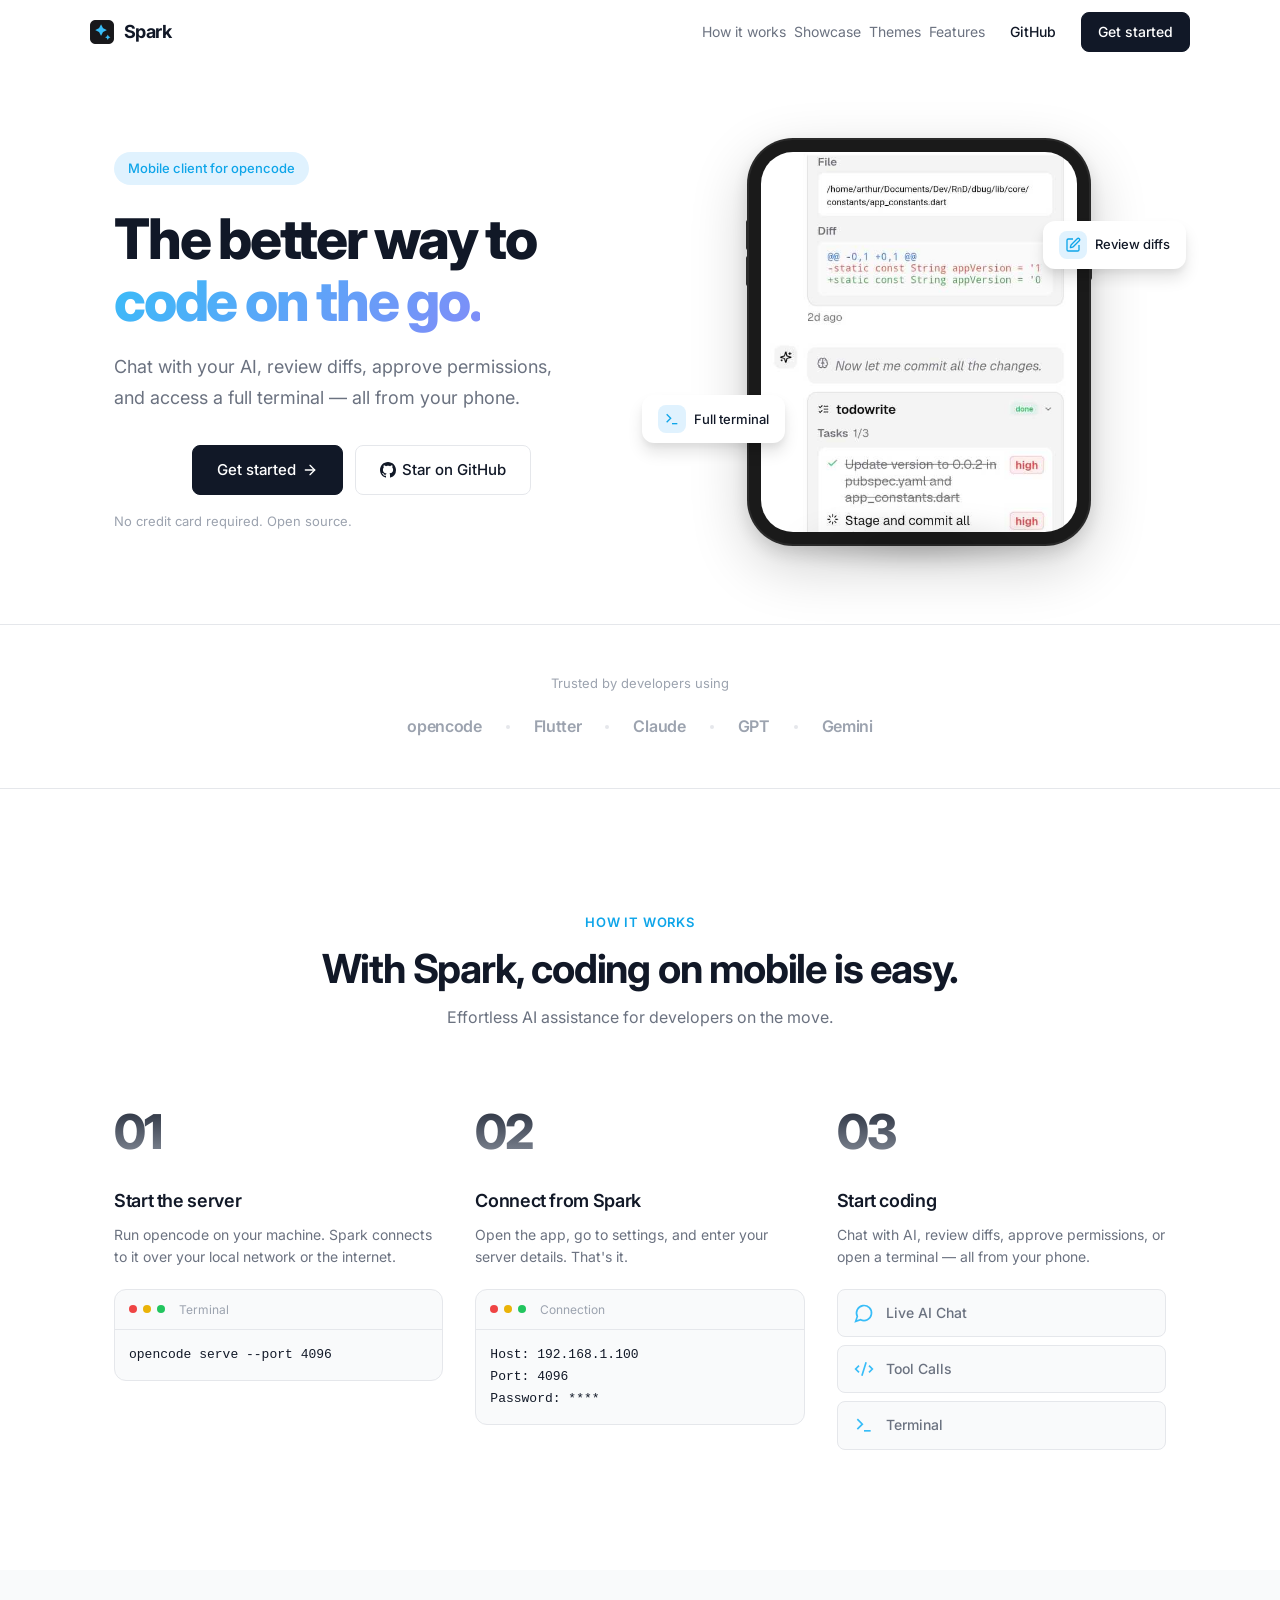
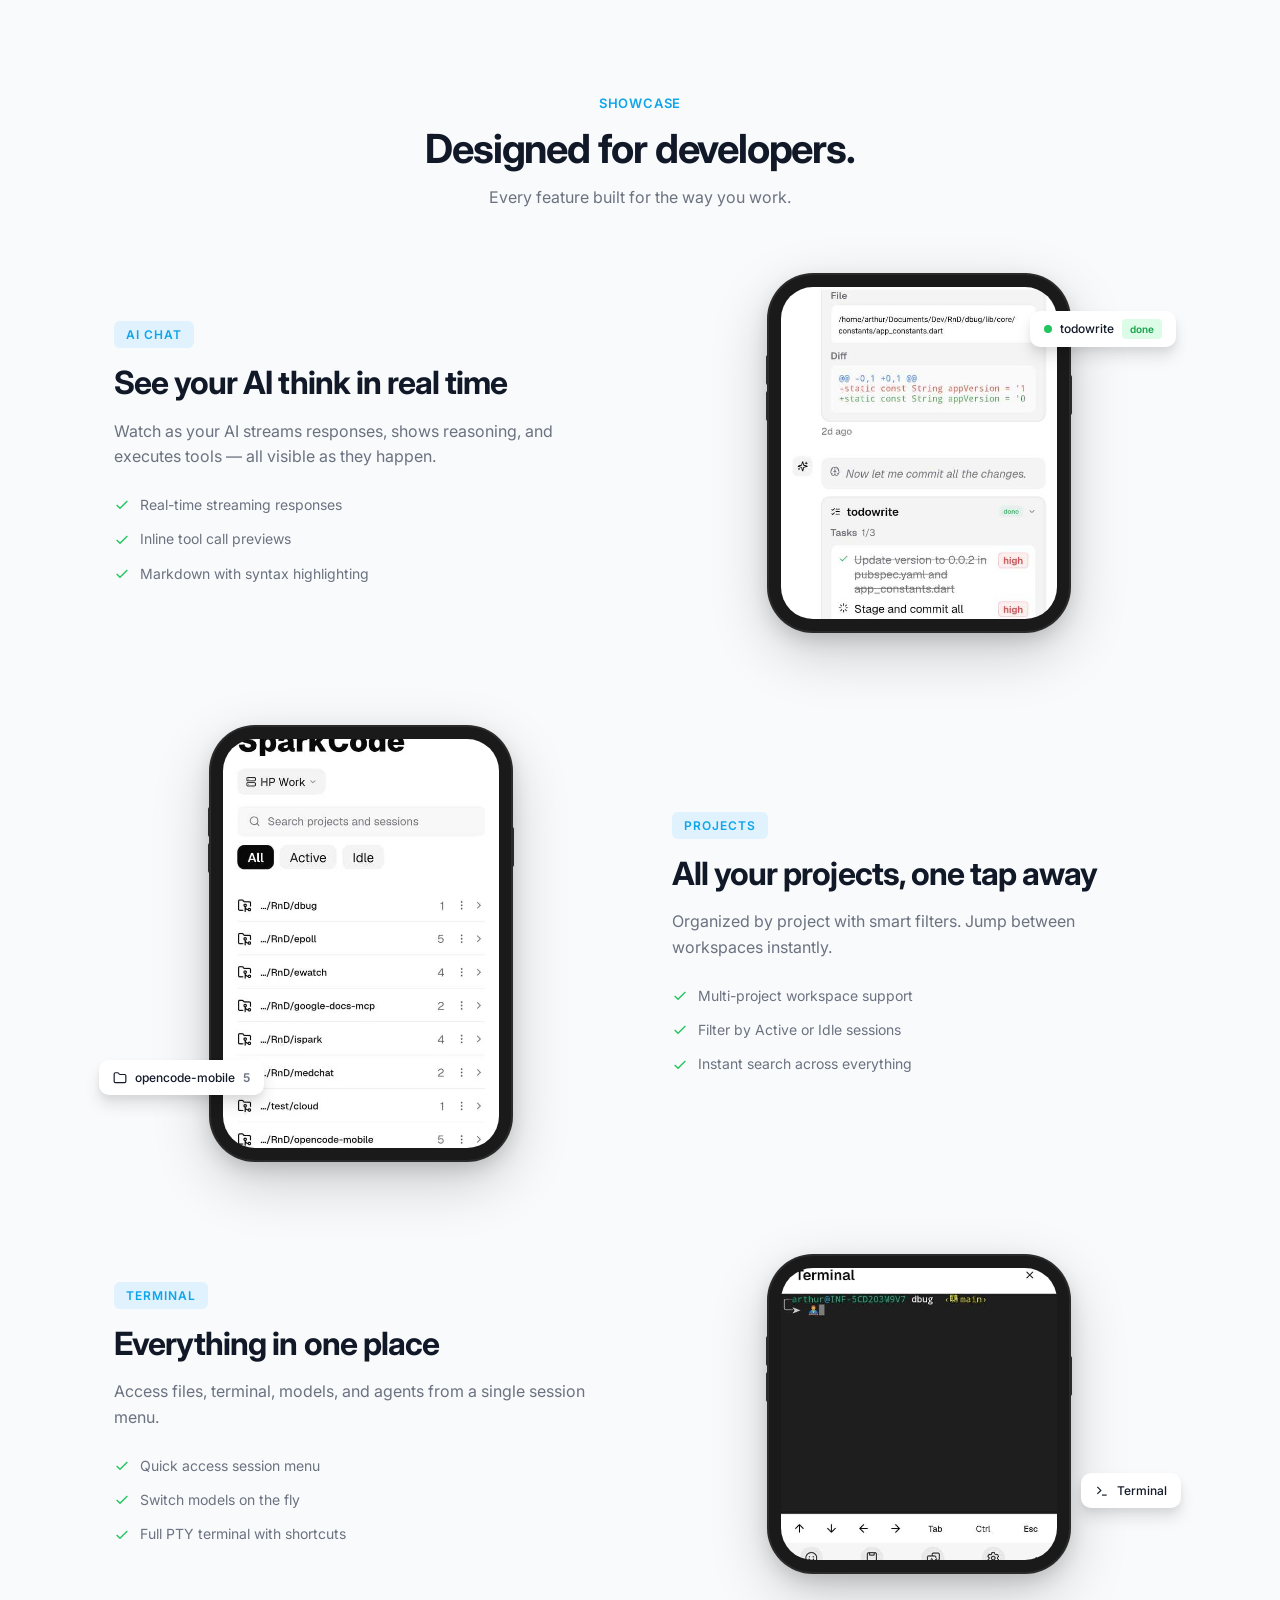
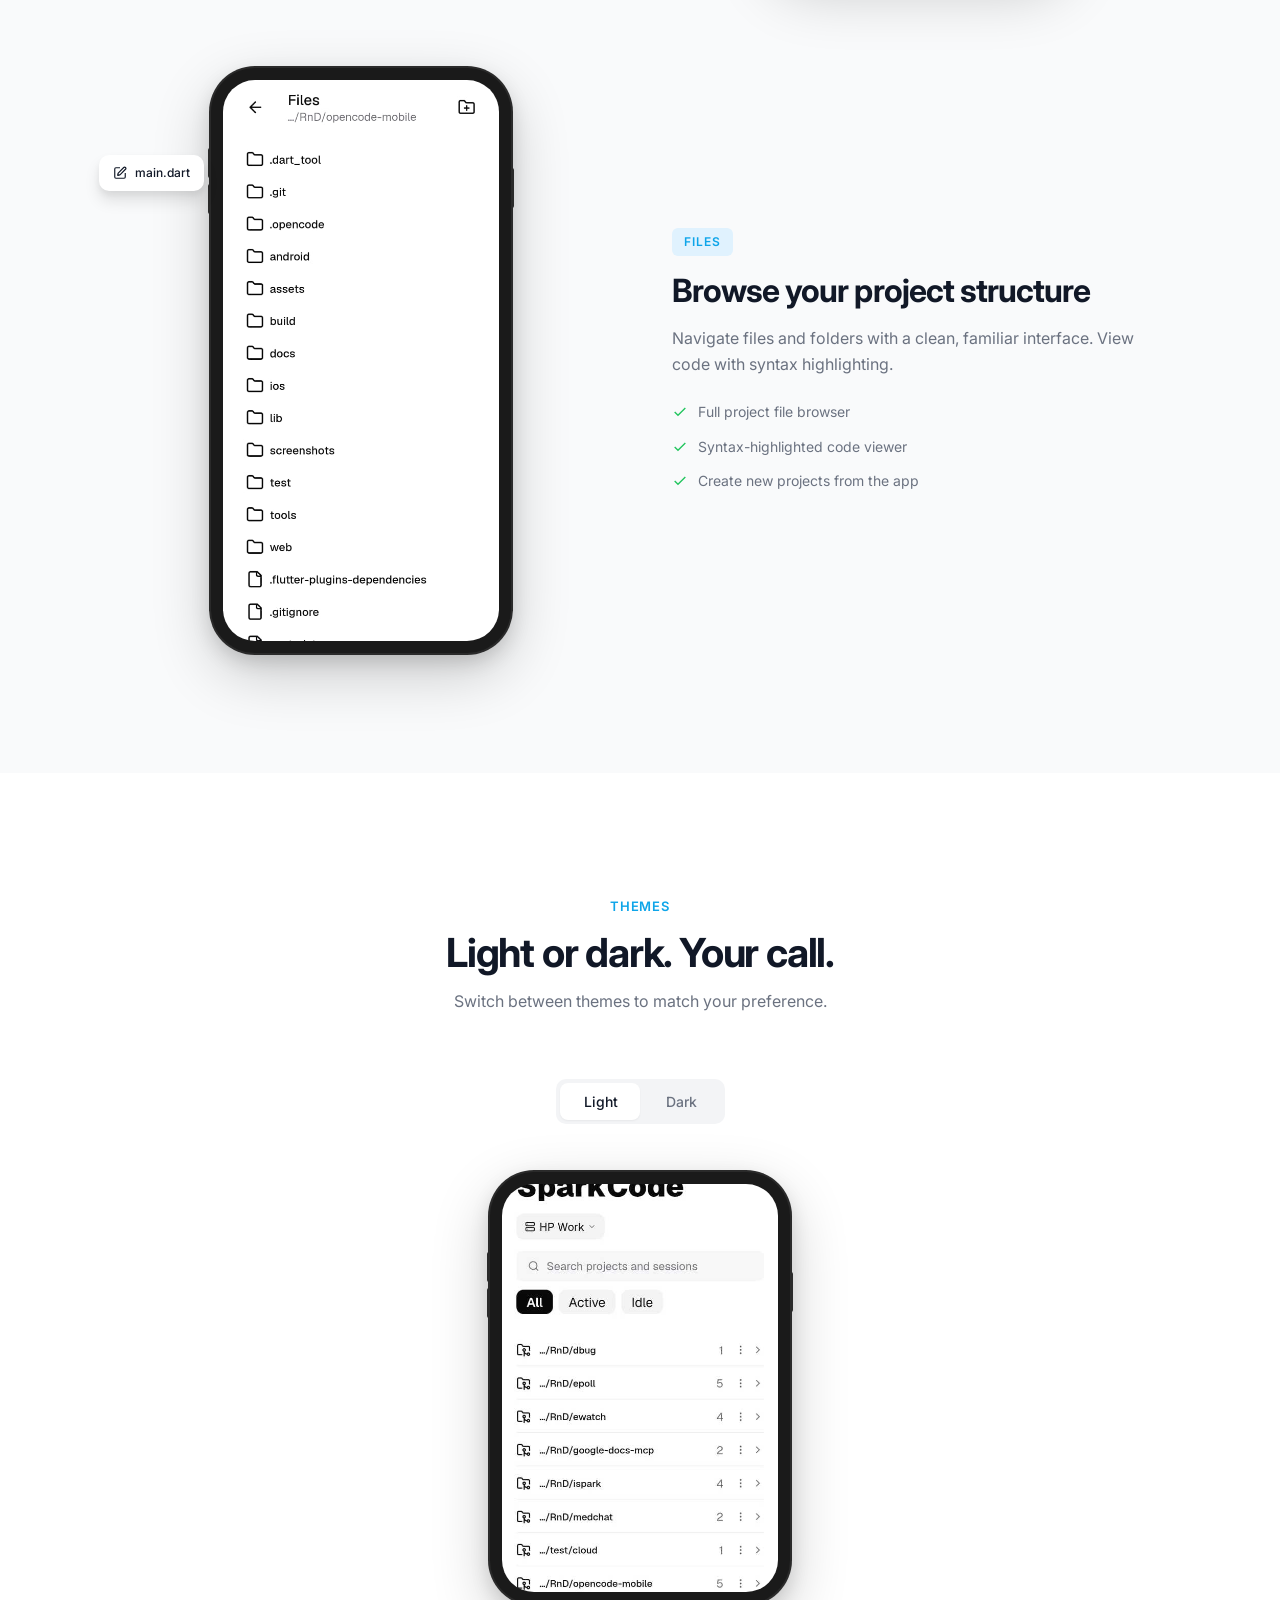
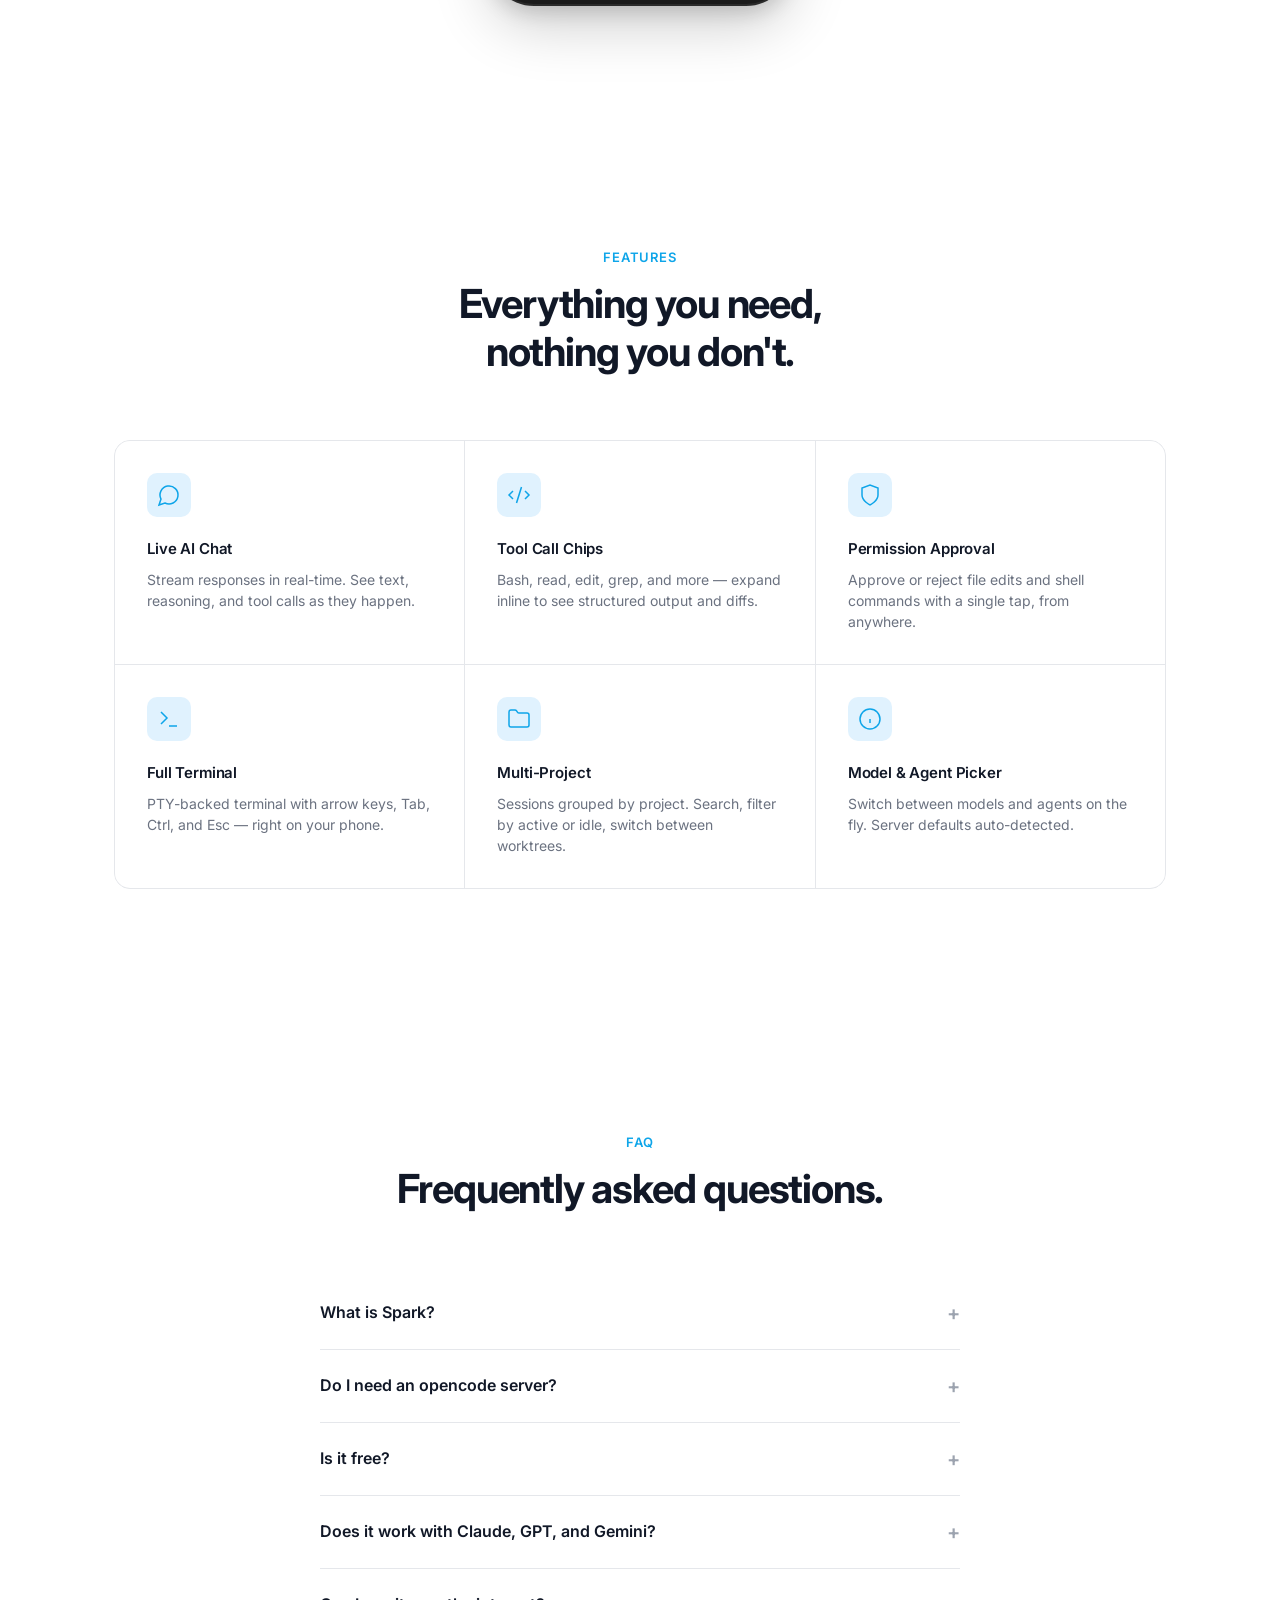
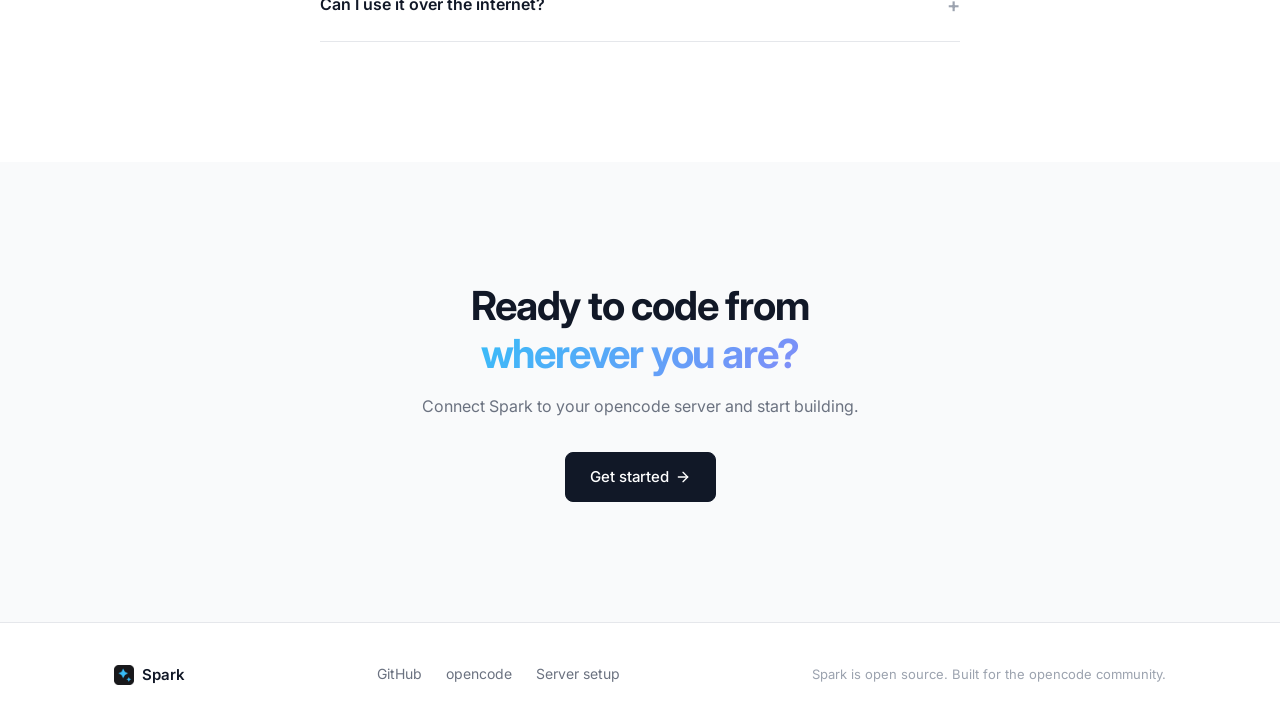
==== commit 02b48b7b: "feat: add Create Project button, CI/CD setup, and improved landing page - Add projectGitInit endpoin" ====
--- a/docs/index.html
+++ b/docs/index.html
@@ -22,6 +22,7 @@
       <div class="nav-links">
         <a href="#how-it-works">How it works</a>
         <a href="#showcase">Showcase</a>
+        <a href="#themes">Themes</a>
         <a href="#features">Features</a>
         <a href="https://github.com/arthurkay/spark" class="btn btn-ghost">GitHub</a>
         <a href="#get-started" class="btn btn-primary">Get started</a>
@@ -29,31 +30,58 @@
     </div>
   </nav>
 
+  <!-- Hero -->
   <section class="hero">
     <div class="container">
-      <div class="hero-badge">Mobile client for opencode</div>
-      <h1 class="hero-title">
-        The better way to<br>
-        <span class="gradient">code on the go.</span>
-      </h1>
-      <p class="hero-desc">
-        Chat with your AI, review diffs, approve permissions,<br>
-        and access a full terminal — all from your phone.
-      </p>
-      <div class="hero-actions">
-        <a href="#get-started" class="btn btn-primary btn-lg">
-          Get started
-          <svg width="16" height="16" viewBox="0 0 24 24" fill="none" stroke="currentColor" stroke-width="2" stroke-linecap="round" stroke-linejoin="round"><path d="M5 12h14"/><path d="m12 5 7 7-7 7"/></svg>
-        </a>
-        <a href="https://github.com/arthurkay/spark" class="btn btn-secondary btn-lg">
-          <svg width="16" height="16" viewBox="0 0 24 24" fill="currentColor"><path d="M12 0C5.37 0 0 5.37 0 12c0 5.31 3.435 9.795 8.205 11.385.6.105.825-.255.825-.57 0-.285-.015-1.23-.015-2.235-3.015.555-3.795-.735-4.035-1.41-.135-.345-.72-1.41-1.23-1.695-.42-.225-1.02-.78-.015-.795.945-.015 1.62.87 1.845 1.23 1.08 1.815 2.805 1.305 3.495.99.105-.78.42-1.305.765-1.605-2.67-.3-5.46-1.335-5.46-5.925 0-1.305.465-2.385 1.23-3.225-.12-.3-.54-1.53.12-3.18 0 0 1.005-.315 3.3 1.23.96-.27 1.98-.405 3-.405s2.04.135 3 .405c2.295-1.56 3.3-1.23 3.3-1.23.66 1.65.24 2.88.12 3.18.765.84 1.23 1.905 1.23 3.225 0 4.605-2.805 5.625-5.475 5.925.435.375.81 1.095.81 2.22 0 1.605-.015 2.895-.015 3.3 0 .315.225.69.825.57A12.02 12.02 0 0024 12c0-6.63-5.37-12-12-12z"/></svg>
-          Star on GitHub
-        </a>
-      </div>
-      <p class="hero-note">No credit card required. Open source.</p>
-    </div>
-  </section>
-
+      <div class="hero-content">
+        <div class="hero-text">
+          <div class="hero-badge">Mobile client for opencode</div>
+          <h1 class="hero-title">
+            The better way to<br>
+            <span class="gradient">code on the go.</span>
+          </h1>
+          <p class="hero-desc">
+            Chat with your AI, review diffs, approve permissions,<br>
+            and access a full terminal — all from your phone.
+          </p>
+          <div class="hero-actions">
+            <a href="#get-started" class="btn btn-primary btn-lg">
+              Get started
+              <svg width="16" height="16" viewBox="0 0 24 24" fill="none" stroke="currentColor" stroke-width="2" stroke-linecap="round" stroke-linejoin="round"><path d="M5 12h14"/><path d="m12 5 7 7-7 7"/></svg>
+            </a>
+            <a href="https://github.com/arthurkay/spark" class="btn btn-secondary btn-lg">
+              <svg width="16" height="16" viewBox="0 0 24 24" fill="currentColor"><path d="M12 0C5.37 0 0 5.37 0 12c0 5.31 3.435 9.795 8.205 11.385.6.105.825-.255.825-.57 0-.285-.015-1.23-.015-2.235-3.015.555-3.795-.735-4.035-1.41-.135-.345-.72-1.41-1.23-1.695-.42-.225-1.02-.78-.015-.795.945-.015 1.62.87 1.845 1.23 1.08 1.815 2.805 1.305 3.495.99.105-.78.42-1.305.765-1.605-2.67-.3-5.46-1.335-5.46-5.925 0-1.305.465-2.385 1.23-3.225-.12-.3-.54-1.53.12-3.18 0 0 1.005-.315 3.3 1.23.96-.27 1.98-.405 3-.405s2.04.135 3 .405c2.295-1.56 3.3-1.23 3.3-1.23.66 1.65.24 2.88.12 3.18.765.84 1.23 1.905 1.23 3.225 0 4.605-2.805 5.625-5.475 5.925.435.375.81 1.095.81 2.22 0 1.605-.015 2.895-.015 3.3 0 .315.225.69.825.57A12.02 12.02 0 0024 12c0-6.63-5.37-12-12-12z"/></svg>
+              Star on GitHub
+            </a>
+          </div>
+          <p class="hero-note">No credit card required. Open source.</p>
+        </div>
+        <div class="hero-phone">
+          <div class="phone-mockup phone-mockup--hero">
+            <div class="phone-screen">
+              <img src="screenshots/chat.jpeg" alt="Spark AI Chat" loading="lazy">
+            </div>
+            <div class="phone-shadow"></div>
+          </div>
+          <!-- Floating elements -->
+          <div class="floating-card floating-card--diff" data-float>
+            <div class="floating-icon">
+              <svg width="16" height="16" viewBox="0 0 24 24" fill="none" stroke="currentColor" stroke-width="2"><path d="M12 3H5a2 2 0 0 0-2 2v14a2 2 0 0 0 2 2h14a2 2 0 0 0 2-2v-7"/><path d="M18.375 2.625a1 1 0 0 1 3 3l-9.013 9.014a2 2 0 0 1-.853.505l-2.873.84a.5.5 0 0 1-.62-.62l.84-2.873a2 2 0 0 1 .506-.852z"/></svg>
+            </div>
+            <span>Review diffs</span>
+          </div>
+          <div class="floating-card floating-card--terminal" data-float>
+            <div class="floating-icon">
+              <svg width="16" height="16" viewBox="0 0 24 24" fill="none" stroke="currentColor" stroke-width="2"><polyline points="4 17 10 11 4 5"/><line x1="12" x2="20" y1="19" y2="19"/></svg>
+            </div>
+            <span>Full terminal</span>
+          </div>
+        </div>
+      </div>
+    </div>
+  </section>
+
+  <!-- Logos -->
   <section class="logos">
     <div class="container">
       <p class="logos-label">Trusted by developers using</p>
@@ -71,6 +99,7 @@
     </div>
   </section>
 
+  <!-- How It Works -->
   <section class="how-it-works" id="how-it-works">
     <div class="container">
       <div class="section-header">
@@ -130,6 +159,7 @@
     </div>
   </section>
 
+  <!-- Showcase -->
   <section class="showcase" id="showcase">
     <div class="container">
       <div class="section-header">
@@ -137,49 +167,182 @@
         <h2>Designed for developers.</h2>
         <p>Every feature built for the way you work.</p>
       </div>
-      <div class="phone-grid">
-        <div class="phone-card phone-card--featured" data-reveal>
-          <div class="phone-frame phone-frame--large">
-            <img src="screenshots/chat.jpeg" alt="Live AI Chat" loading="lazy">
-          </div>
-          <div class="phone-info">
-            <div class="phone-icon">
-              <svg width="20" height="20" viewBox="0 0 24 24" fill="none" stroke="currentColor" stroke-width="2"><path d="M7.9 20A9 9 0 1 0 4 16.1L2 22Z"/></svg>
-            </div>
-            <h3>Live AI Chat</h3>
-            <p>Stream responses, diffs, tool calls, and reasoning — all in real time.</p>
-          </div>
-        </div>
-        <div class="phone-side">
-          <div class="phone-card" data-reveal data-delay="100">
-            <div class="phone-frame">
+
+      <!-- Feature 1: Chat -->
+      <div class="feature-row" data-reveal>
+        <div class="feature-text">
+          <div class="feature-label">AI Chat</div>
+          <h3>See your AI think in real time</h3>
+          <p>Watch as your AI streams responses, shows reasoning, and executes tools — all visible as they happen.</p>
+          <ul class="feature-list">
+            <li>
+              <svg width="16" height="16" viewBox="0 0 24 24" fill="none" stroke="currentColor" stroke-width="2"><path d="M20 6 9 17l-5-5"/></svg>
+              Real-time streaming responses
+            </li>
+            <li>
+              <svg width="16" height="16" viewBox="0 0 24 24" fill="none" stroke="currentColor" stroke-width="2"><path d="M20 6 9 17l-5-5"/></svg>
+              Inline tool call previews
+            </li>
+            <li>
+              <svg width="16" height="16" viewBox="0 0 24 24" fill="none" stroke="currentColor" stroke-width="2"><path d="M20 6 9 17l-5-5"/></svg>
+              Markdown with syntax highlighting
+            </li>
+          </ul>
+        </div>
+        <div class="feature-visual">
+          <div class="phone-mockup">
+            <div class="phone-screen">
+              <img src="screenshots/chat.jpeg" alt="AI Chat" loading="lazy">
+            </div>
+          </div>
+          <div class="visual-accent visual-accent--chat">
+            <div class="accent-card">
+              <div class="accent-dot"></div>
+              <span>todowrite</span>
+              <span class="accent-badge">done</span>
+            </div>
+          </div>
+        </div>
+      </div>
+
+      <!-- Feature 2: Projects -->
+      <div class="feature-row feature-row--reverse" data-reveal>
+        <div class="feature-text">
+          <div class="feature-label">Projects</div>
+          <h3>All your projects, one tap away</h3>
+          <p>Organized by project with smart filters. Jump between workspaces instantly.</p>
+          <ul class="feature-list">
+            <li>
+              <svg width="16" height="16" viewBox="0 0 24 24" fill="none" stroke="currentColor" stroke-width="2"><path d="M20 6 9 17l-5-5"/></svg>
+              Multi-project workspace support
+            </li>
+            <li>
+              <svg width="16" height="16" viewBox="0 0 24 24" fill="none" stroke="currentColor" stroke-width="2"><path d="M20 6 9 17l-5-5"/></svg>
+              Filter by Active or Idle sessions
+            </li>
+            <li>
+              <svg width="16" height="16" viewBox="0 0 24 24" fill="none" stroke="currentColor" stroke-width="2"><path d="M20 6 9 17l-5-5"/></svg>
+              Instant search across everything
+            </li>
+          </ul>
+        </div>
+        <div class="feature-visual">
+          <div class="phone-mockup">
+            <div class="phone-screen">
               <img src="screenshots/home.jpeg" alt="Projects" loading="lazy">
             </div>
-            <div class="phone-info">
-              <div class="phone-icon">
-                <svg width="20" height="20" viewBox="0 0 24 24" fill="none" stroke="currentColor" stroke-width="2"><path d="M20 20a2 2 0 0 0 2-2V8a2 2 0 0 0-2-2h-7.9a2 2 0 0 1-1.69-.9L9.6 3.9A2 2 0 0 0 7.93 3H4a2 2 0 0 0-2 2v13a2 2 0 0 0 2 2Z"/></svg>
-              </div>
-              <h3>Projects</h3>
-              <p>Workspaces organized by project, with search and filters.</p>
-            </div>
-          </div>
-          <div class="phone-card" data-reveal data-delay="200">
-            <div class="phone-frame">
+          </div>
+          <div class="visual-accent visual-accent--projects">
+            <div class="accent-card">
+              <svg width="14" height="14" viewBox="0 0 24 24" fill="none" stroke="currentColor" stroke-width="2"><path d="M20 20a2 2 0 0 0 2-2V8a2 2 0 0 0-2-2h-7.9a2 2 0 0 1-1.69-.9L9.6 3.9A2 2 0 0 0 7.93 3H4a2 2 0 0 0-2 2v13a2 2 0 0 0 2 2Z"/></svg>
+              <span>opencode-mobile</span>
+              <span class="accent-count">5</span>
+            </div>
+          </div>
+        </div>
+      </div>
+
+      <!-- Feature 3: Terminal -->
+      <div class="feature-row" data-reveal>
+        <div class="feature-text">
+          <div class="feature-label">Terminal</div>
+          <h3>Everything in one place</h3>
+          <p>Access files, terminal, models, and agents from a single session menu.</p>
+          <ul class="feature-list">
+            <li>
+              <svg width="16" height="16" viewBox="0 0 24 24" fill="none" stroke="currentColor" stroke-width="2"><path d="M20 6 9 17l-5-5"/></svg>
+              Quick access session menu
+            </li>
+            <li>
+              <svg width="16" height="16" viewBox="0 0 24 24" fill="none" stroke="currentColor" stroke-width="2"><path d="M20 6 9 17l-5-5"/></svg>
+              Switch models on the fly
+            </li>
+            <li>
+              <svg width="16" height="16" viewBox="0 0 24 24" fill="none" stroke="currentColor" stroke-width="2"><path d="M20 6 9 17l-5-5"/></svg>
+              Full PTY terminal with shortcuts
+            </li>
+          </ul>
+        </div>
+        <div class="feature-visual">
+          <div class="phone-mockup">
+            <div class="phone-screen">
               <img src="screenshots/terminal.jpeg" alt="Terminal" loading="lazy">
             </div>
-            <div class="phone-info">
-              <div class="phone-icon">
-                <svg width="20" height="20" viewBox="0 0 24 24" fill="none" stroke="currentColor" stroke-width="2"><polyline points="4 17 10 11 4 5"/><line x1="12" x2="20" y1="19" y2="19"/></svg>
-              </div>
-              <h3>Terminal</h3>
-              <p>Full PTY with arrow keys, Tab, Ctrl — from your phone.</p>
-            </div>
-          </div>
-        </div>
-      </div>
-    </div>
-  </section>
-
+          </div>
+          <div class="visual-accent visual-accent--terminal">
+            <div class="accent-card">
+              <svg width="14" height="14" viewBox="0 0 24 24" fill="none" stroke="currentColor" stroke-width="2"><polyline points="4 17 10 11 4 5"/><line x1="12" x2="20" y1="19" y2="19"/></svg>
+              <span>Terminal</span>
+            </div>
+          </div>
+        </div>
+      </div>
+
+      <!-- Feature 4: Files -->
+      <div class="feature-row feature-row--reverse" data-reveal>
+        <div class="feature-text">
+          <div class="feature-label">Files</div>
+          <h3>Browse your project structure</h3>
+          <p>Navigate files and folders with a clean, familiar interface. View code with syntax highlighting.</p>
+          <ul class="feature-list">
+            <li>
+              <svg width="16" height="16" viewBox="0 0 24 24" fill="none" stroke="currentColor" stroke-width="2"><path d="M20 6 9 17l-5-5"/></svg>
+              Full project file browser
+            </li>
+            <li>
+              <svg width="16" height="16" viewBox="0 0 24 24" fill="none" stroke="currentColor" stroke-width="2"><path d="M20 6 9 17l-5-5"/></svg>
+              Syntax-highlighted code viewer
+            </li>
+            <li>
+              <svg width="16" height="16" viewBox="0 0 24 24" fill="none" stroke="currentColor" stroke-width="2"><path d="M20 6 9 17l-5-5"/></svg>
+              Create new projects from the app
+            </li>
+          </ul>
+        </div>
+        <div class="feature-visual">
+          <div class="phone-mockup">
+            <div class="phone-screen">
+              <img src="screenshots/files.jpeg" alt="Files" loading="lazy">
+            </div>
+          </div>
+          <div class="visual-accent visual-accent--files">
+            <div class="accent-card">
+              <svg width="14" height="14" viewBox="0 0 24 24" fill="none" stroke="currentColor" stroke-width="2"><path d="M12 3H5a2 2 0 0 0-2 2v14a2 2 0 0 0 2 2h14a2 2 0 0 0 2-2v-7"/><path d="M18.375 2.625a1 1 0 0 1 3 3l-9.013 9.014a2 2 0 0 1-.853.505l-2.873.84a.5.5 0 0 1-.62-.62l.84-2.873a2 2 0 0 1 .506-.852z"/></svg>
+              <span>main.dart</span>
+            </div>
+          </div>
+        </div>
+      </div>
+    </div>
+  </section>
+
+  <!-- Theme Showcase -->
+  <section class="theme-showcase" id="themes">
+    <div class="container">
+      <div class="section-header">
+        <div class="section-label">Themes</div>
+        <h2>Light or dark. Your call.</h2>
+        <p>Switch between themes to match your preference.</p>
+      </div>
+      <div class="theme-toggle-wrapper" data-reveal>
+        <div class="theme-toggle" id="themeToggle">
+          <button class="theme-btn active" data-theme="light">Light</button>
+          <button class="theme-btn" data-theme="dark">Dark</button>
+          <div class="theme-slider"></div>
+        </div>
+        <div class="theme-phones">
+          <div class="phone-mockup phone-mockup--theme">
+            <div class="phone-screen">
+              <img src="screenshots/home.jpeg" alt="Light theme" class="theme-img theme-img--light" id="themeLight">
+              <img src="screenshots/home-dark.jpeg" alt="Dark theme" class="theme-img theme-img--dark hidden" id="themeDark">
+            </div>
+          </div>
+        </div>
+      </div>
+    </div>
+  </section>
+
+  <!-- Features Grid -->
   <section class="features" id="features">
     <div class="container">
       <div class="section-header">
@@ -233,6 +396,7 @@
     </div>
   </section>
 
+  <!-- FAQ -->
   <section class="faq" id="faq">
     <div class="container">
       <div class="section-header">
@@ -264,6 +428,7 @@
     </div>
   </section>
 
+  <!-- CTA -->
   <section class="cta" id="get-started">
     <div class="container">
       <h2>Ready to code from<br><span class="gradient">wherever you are?</span></h2>
@@ -277,6 +442,7 @@
     </div>
   </section>
 
+  <!-- Footer -->
   <footer class="footer">
     <div class="container footer-inner">
       <div class="footer-brand">
@@ -311,6 +477,40 @@
     window.addEventListener('scroll', () => {
       nav.classList.toggle('nav--scrolled', window.scrollY > 20);
     });
+
+    // Floating animation
+    const floatObserver = new IntersectionObserver((entries) => {
+      entries.forEach(entry => {
+        if (entry.isIntersecting) {
+          entry.target.classList.add('floating');
+        }
+      });
+    }, { threshold: 0.5 });
+
+    document.querySelectorAll('[data-float]').forEach(el => floatObserver.observe(el));
+
+    // Theme toggle
+    const themeToggle = document.getElementById('themeToggle');
+    const themeLight = document.getElementById('themeLight');
+    const themeDark = document.getElementById('themeDark');
+    const themeBtns = themeToggle.querySelectorAll('.theme-btn');
+
+    themeBtns.forEach(btn => {
+      btn.addEventListener('click', () => {
+        const theme = btn.dataset.theme;
+        themeBtns.forEach(b => b.classList.remove('active'));
+        btn.classList.add('active');
+        themeToggle.dataset.active = theme;
+
+        if (theme === 'light') {
+          themeLight.classList.remove('hidden');
+          themeDark.classList.add('hidden');
+        } else {
+          themeLight.classList.add('hidden');
+          themeDark.classList.remove('hidden');
+        }
+      });
+    });
   </script>
 
 </body>
--- a/docs/styles.css
+++ b/docs/styles.css
@@ -21,8 +21,10 @@
   --shadow: 0 1px 3px rgba(0,0,0,0.1), 0 1px 2px rgba(0,0,0,0.06);
   --shadow-md: 0 4px 6px rgba(0,0,0,0.07), 0 2px 4px rgba(0,0,0,0.06);
   --shadow-lg: 0 10px 15px rgba(0,0,0,0.1), 0 4px 6px rgba(0,0,0,0.05);
+  --shadow-xl: 0 20px 40px rgba(0,0,0,0.12), 0 8px 16px rgba(0,0,0,0.06);
   --radius: 12px;
   --radius-lg: 16px;
+  --radius-xl: 24px;
   --font: 'Inter', -apple-system, BlinkMacSystemFont, 'Segoe UI', sans-serif;
 }
 
@@ -37,6 +39,7 @@
   background: var(--bg);
   color: var(--text);
   line-height: 1.6;
+  overflow-x: hidden;
 }
 
 a { color: inherit; text-decoration: none; }
@@ -162,8 +165,21 @@
    Hero
    ======================================== */
 .hero {
-  padding: 160px 24px 80px;
-  text-align: center;
+  padding: 140px 24px 80px;
+  overflow: hidden;
+}
+
+.hero-content {
+  display: grid;
+  grid-template-columns: 1fr 1fr;
+  gap: 64px;
+  align-items: center;
+}
+
+.hero-text {
+  opacity: 0;
+  transform: translateY(20px);
+  animation: fadeInUp 0.8s cubic-bezier(0.16, 1, 0.3, 1) 0.2s forwards;
 }
 
 .hero-badge {
@@ -178,7 +194,7 @@
 }
 
 .hero-title {
-  font-size: clamp(40px, 7vw, 64px);
+  font-size: clamp(40px, 6vw, 56px);
   font-weight: 800;
   line-height: 1.1;
   letter-spacing: -0.04em;
@@ -190,8 +206,8 @@
   font-size: 18px;
   color: var(--text-secondary);
   line-height: 1.7;
-  max-width: 520px;
-  margin: 0 auto 32px;
+  max-width: 480px;
+  margin-bottom: 32px;
 }
 
 .hero-actions {
@@ -205,6 +221,143 @@
   font-size: 13px;
   color: var(--text-tertiary);
   margin-top: 16px;
+}
+
+/* Hero Phone */
+.hero-phone {
+  position: relative;
+  display: flex;
+  justify-content: center;
+  opacity: 0;
+  transform: translateY(30px);
+  animation: fadeInUp 0.8s cubic-bezier(0.16, 1, 0.3, 1) 0.4s forwards;
+}
+
+/* ========================================
+   Phone Mockup
+   ======================================== */
+.phone-mockup {
+  position: relative;
+  width: 300px;
+  background: #1a1a1a;
+  border-radius: 44px;
+  padding: 12px;
+  box-shadow:
+    0 0 0 2px #2a2a2a,
+    0 20px 60px rgba(0,0,0,0.2),
+    0 8px 20px rgba(0,0,0,0.15);
+  z-index: 2;
+}
+
+.phone-mockup--hero {
+  width: 320px;
+}
+
+.phone-mockup::before {
+  content: '';
+  position: absolute;
+  right: -3px;
+  top: 100px;
+  width: 3px;
+  height: 40px;
+  background: #2a2a2a;
+  border-radius: 0 2px 2px 0;
+}
+
+.phone-mockup::after {
+  content: '';
+  position: absolute;
+  left: -3px;
+  top: 80px;
+  width: 3px;
+  height: 30px;
+  background: #2a2a2a;
+  border-radius: 2px 0 0 2px;
+  box-shadow: 0 36px 0 #2a2a2a;
+}
+
+.phone-mockup--hero {
+  width: 340px;
+}
+
+.phone-screen {
+  border-radius: 32px;
+  overflow: hidden;
+  background: #fff;
+}
+
+.phone-screen img {
+  width: 100%;
+  height: auto;
+  display: block;
+}
+
+/* Phone Shadow */
+.phone-shadow {
+  position: absolute;
+  bottom: -24px;
+  left: 10%;
+  right: 10%;
+  height: 50px;
+  background: radial-gradient(ellipse at center, rgba(0,0,0,0.18) 0%, transparent 70%);
+  filter: blur(12px);
+  z-index: 1;
+}
+
+/* ========================================
+   Floating Cards
+   ======================================== */
+.floating-card {
+  position: absolute;
+  display: flex;
+  align-items: center;
+  gap: 8px;
+  padding: 10px 16px;
+  background: #fff;
+  border-radius: 12px;
+  box-shadow: var(--shadow-lg);
+  font-size: 13px;
+  font-weight: 500;
+  color: var(--text);
+  opacity: 0;
+  transform: translateY(10px);
+  transition: opacity 0.6s, transform 0.6s;
+  z-index: 10;
+  white-space: nowrap;
+}
+
+.floating-card.floating {
+  opacity: 1;
+  transform: translateY(0);
+}
+
+.floating-card--diff {
+  top: 20%;
+  right: -20px;
+  animation: float 3s ease-in-out infinite;
+}
+
+.floating-card--terminal {
+  bottom: 25%;
+  left: -30px;
+  animation: float 3s ease-in-out infinite 1s;
+}
+
+.floating-icon {
+  width: 28px;
+  height: 28px;
+  border-radius: 8px;
+  background: var(--cyan-light);
+  display: flex;
+  align-items: center;
+  justify-content: center;
+  color: var(--cyan-dark);
+  flex-shrink: 0;
+}
+
+@keyframes float {
+  0%, 100% { transform: translateY(0); }
+  50% { transform: translateY(-8px); }
 }
 
 /* ========================================
@@ -403,97 +556,290 @@
 .preview-card svg { color: var(--cyan); flex-shrink: 0; }
 
 /* ========================================
-   Showcase
+   Theme Showcase
+   ======================================== */
+.theme-showcase {
+  padding: 120px 0;
+}
+
+.theme-toggle-wrapper {
+  display: flex;
+  flex-direction: column;
+  align-items: center;
+  gap: 48px;
+  opacity: 0;
+  transform: translateY(20px);
+}
+
+.theme-toggle-wrapper.revealed {
+  opacity: 1;
+  transform: translateY(0);
+  transition: opacity 0.6s cubic-bezier(0.16, 1, 0.3, 1), transform 0.6s cubic-bezier(0.16, 1, 0.3, 1);
+}
+
+.theme-toggle {
+  display: flex;
+  position: relative;
+  background: var(--bg-tertiary);
+  border-radius: 10px;
+  padding: 4px;
+}
+
+.theme-btn {
+  position: relative;
+  z-index: 2;
+  padding: 10px 24px;
+  font-family: var(--font);
+  font-size: 14px;
+  font-weight: 500;
+  color: var(--text-secondary);
+  background: transparent;
+  border: none;
+  cursor: pointer;
+  transition: color 0.2s;
+}
+
+.theme-btn.active {
+  color: var(--text);
+}
+
+.theme-slider {
+  position: absolute;
+  top: 4px;
+  left: 4px;
+  width: calc(50% - 4px);
+  height: calc(100% - 8px);
+  background: var(--bg);
+  border-radius: 8px;
+  box-shadow: var(--shadow-sm);
+  transition: transform 0.3s cubic-bezier(0.16, 1, 0.3, 1);
+}
+
+.theme-toggle[data-active="dark"] .theme-slider {
+  transform: translateX(100%);
+}
+
+.theme-phones {
+  display: flex;
+  justify-content: center;
+}
+
+.phone-mockup--theme {
+  width: 300px;
+}
+
+.theme-img {
+  width: 100%;
+  height: auto;
+  display: block;
+  transition: opacity 0.4s ease;
+}
+
+.theme-img.hidden {
+  display: none;
+}
+
+/* ========================================
+   Showcase — Feature Rows
    ======================================== */
 .showcase {
   padding: 120px 0;
   background: var(--bg-secondary);
 }
 
-.phone-grid {
+.feature-row {
   display: grid;
   grid-template-columns: 1fr 1fr;
-  gap: 24px;
-  align-items: start;
-}
-
-.phone-card {
-  border-radius: var(--radius-lg);
-  overflow: hidden;
-  border: 1px solid var(--border);
-  background: var(--bg);
-  box-shadow: var(--shadow-md);
-  transition: border-color 0.3s, transform 0.3s, box-shadow 0.3s;
+  gap: 64px;
+  align-items: center;
+  margin-bottom: 96px;
+}
+
+.feature-row:last-child {
+  margin-bottom: 0;
+}
+
+.feature-row--reverse {
+  direction: rtl;
+}
+
+.feature-row--reverse > * {
+  direction: ltr;
+}
+
+.feature-text {
   opacity: 0;
   transform: translateY(20px);
 }
 
-.phone-card.revealed {
+.feature-row.revealed .feature-text {
   opacity: 1;
   transform: translateY(0);
-  transition: opacity 0.6s cubic-bezier(0.16, 1, 0.3, 1), transform 0.6s cubic-bezier(0.16, 1, 0.3, 1), border-color 0.3s, box-shadow 0.3s;
-}
-
-.phone-card:hover {
-  border-color: var(--border-hover);
+  transition: opacity 0.6s cubic-bezier(0.16, 1, 0.3, 1), transform 0.6s cubic-bezier(0.16, 1, 0.3, 1);
+}
+
+.feature-label {
+  display: inline-block;
+  font-size: 12px;
+  font-weight: 600;
+  color: var(--cyan-dark);
+  letter-spacing: 0.08em;
+  text-transform: uppercase;
+  margin-bottom: 16px;
+  padding: 4px 12px;
+  background: var(--cyan-light);
+  border-radius: 6px;
+}
+
+.feature-text h3 {
+  font-size: clamp(24px, 3vw, 32px);
+  font-weight: 700;
+  line-height: 1.2;
+  letter-spacing: -0.03em;
+  margin-bottom: 16px;
+}
+
+.feature-text > p {
+  font-size: 16px;
+  color: var(--text-secondary);
+  line-height: 1.6;
+  margin-bottom: 24px;
+}
+
+.feature-list {
+  list-style: none;
+  display: flex;
+  flex-direction: column;
+  gap: 12px;
+}
+
+.feature-list li {
+  display: flex;
+  align-items: center;
+  gap: 10px;
+  font-size: 14px;
+  color: var(--text-secondary);
+}
+
+.feature-list svg {
+  color: #22c55e;
+  flex-shrink: 0;
+}
+
+/* Feature Visual */
+.feature-visual {
+  position: relative;
+  display: flex;
+  justify-content: center;
+  opacity: 0;
+  transform: translateY(20px);
+}
+
+.feature-row.revealed .feature-visual {
+  opacity: 1;
+  transform: translateY(0);
+  transition: opacity 0.6s cubic-bezier(0.16, 1, 0.3, 1) 0.1s, transform 0.6s cubic-bezier(0.16, 1, 0.3, 1) 0.1s;
+}
+
+/* Visual Accents */
+.visual-accent {
+  position: absolute;
+  z-index: 10;
+  opacity: 0;
+  transform: translateY(10px);
+  transition: opacity 0.5s 0.3s, transform 0.5s 0.3s;
+}
+
+.feature-row.revealed .visual-accent {
+  opacity: 1;
+  transform: translateY(0);
+}
+
+.visual-accent--chat {
+  top: 10%;
+  right: -10px;
+}
+
+.visual-accent--projects {
+  bottom: 15%;
+  left: -15px;
+}
+
+.visual-accent--terminal {
+  bottom: 20%;
+  right: -15px;
+}
+
+.visual-accent--files {
+  top: 15%;
+  left: -15px;
+}
+
+.accent-card {
+  display: flex;
+  align-items: center;
+  gap: 8px;
+  padding: 8px 14px;
+  background: #fff;
+  border-radius: 10px;
   box-shadow: var(--shadow-lg);
-  transform: translateY(-4px);
-}
-
-.phone-card--featured { grid-row: span 2; }
-
-.phone-side {
-  display: flex;
-  flex-direction: column;
-  gap: 24px;
-}
-
-.phone-frame {
-  position: relative;
-  background: #f3f4f6;
-  overflow: hidden;
-}
-
-.phone-frame img {
-  width: 100%;
-  height: auto;
-  display: block;
-}
-
-.phone-frame--large img {
-  height: 100%;
-  object-fit: cover;
-}
-
-.phone-info { padding: 24px; }
-
-.phone-icon {
-  width: 40px;
-  height: 40px;
-  border-radius: 10px;
-  background: var(--cyan-light);
+  font-size: 12px;
+  font-weight: 500;
+  color: var(--text);
+  white-space: nowrap;
+}
+
+.accent-dot {
+  width: 8px;
+  height: 8px;
+  border-radius: 50%;
+  background: #22c55e;
+}
+
+.accent-badge {
+  font-size: 10px;
+  font-weight: 600;
+  color: #16a34a;
+  background: #dcfce7;
+  padding: 2px 8px;
+  border-radius: 4px;
+}
+
+.accent-count {
+  font-size: 12px;
+  font-weight: 600;
+  color: var(--text-secondary);
+}
+
+.accent-keys {
+  display: flex;
+  gap: 4px;
+  padding: 6px 10px;
+  background: #1f2937;
+  border-radius: 8px;
+  box-shadow: var(--shadow-lg);
+}
+
+.accent-key {
   display: flex;
   align-items: center;
   justify-content: center;
-  margin-bottom: 16px;
-  color: var(--cyan-dark);
-}
-
-.phone-info h3 {
-  font-size: 16px;
-  font-weight: 600;
-  margin-bottom: 8px;
-  letter-spacing: -0.02em;
-}
-
-.phone-info p {
-  font-size: 14px;
-  color: var(--text-secondary);
-  line-height: 1.5;
-}
-
-/* ========================================
-   Features
+  min-width: 28px;
+  height: 28px;
+  padding: 0 6px;
+  background: #374151;
+  border-radius: 4px;
+  font-size: 11px;
+  font-weight: 500;
+  color: #9ca3af;
+}
+
+.accent-key svg {
+  color: #9ca3af;
+}
+
+/* ========================================
+   Features Grid
    ======================================== */
 .features { padding: 120px 0; }
 
@@ -662,18 +1008,87 @@
 }
 
 /* ========================================
+   Animations
+   ======================================== */
+@keyframes fadeInUp {
+  from {
+    opacity: 0;
+    transform: translateY(20px);
+  }
+  to {
+    opacity: 1;
+    transform: translateY(0);
+  }
+}
+
+/* ========================================
    Responsive
    ======================================== */
 @media (max-width: 768px) {
   .nav-links a:not(.btn) { display: none; }
 
+  .hero-content {
+    grid-template-columns: 1fr;
+    gap: 48px;
+    text-align: center;
+  }
+
+  .hero-desc {
+    max-width: 100%;
+  }
+
+  .hero-actions {
+    justify-content: center;
+  }
+
+  .hero-note {
+    text-align: center;
+  }
+
+  .hero-phone {
+    order: -1;
+  }
+
+  .phone-mockup {
+    width: 260px;
+  }
+
+  .phone-mockup--hero {
+    width: 280px;
+  }
+
+  .floating-card {
+    display: none;
+  }
+
   .steps { grid-template-columns: 1fr; }
 
-  .phone-grid { grid-template-columns: 1fr; }
-
-  .phone-card--featured { grid-row: auto; }
+  .feature-row {
+    grid-template-columns: 1fr;
+    gap: 40px;
+  }
+
+  .feature-row--reverse {
+    direction: ltr;
+  }
+
+  .feature-text {
+    text-align: center;
+  }
+
+  .feature-list {
+    align-items: center;
+  }
+
+  .visual-accent {
+    display: none;
+  }
 
   .features-grid { grid-template-columns: 1fr; }
+
+  .phone-mockup--theme {
+    width: 260px;
+  }
 
   .footer-inner {
     flex-direction: column;
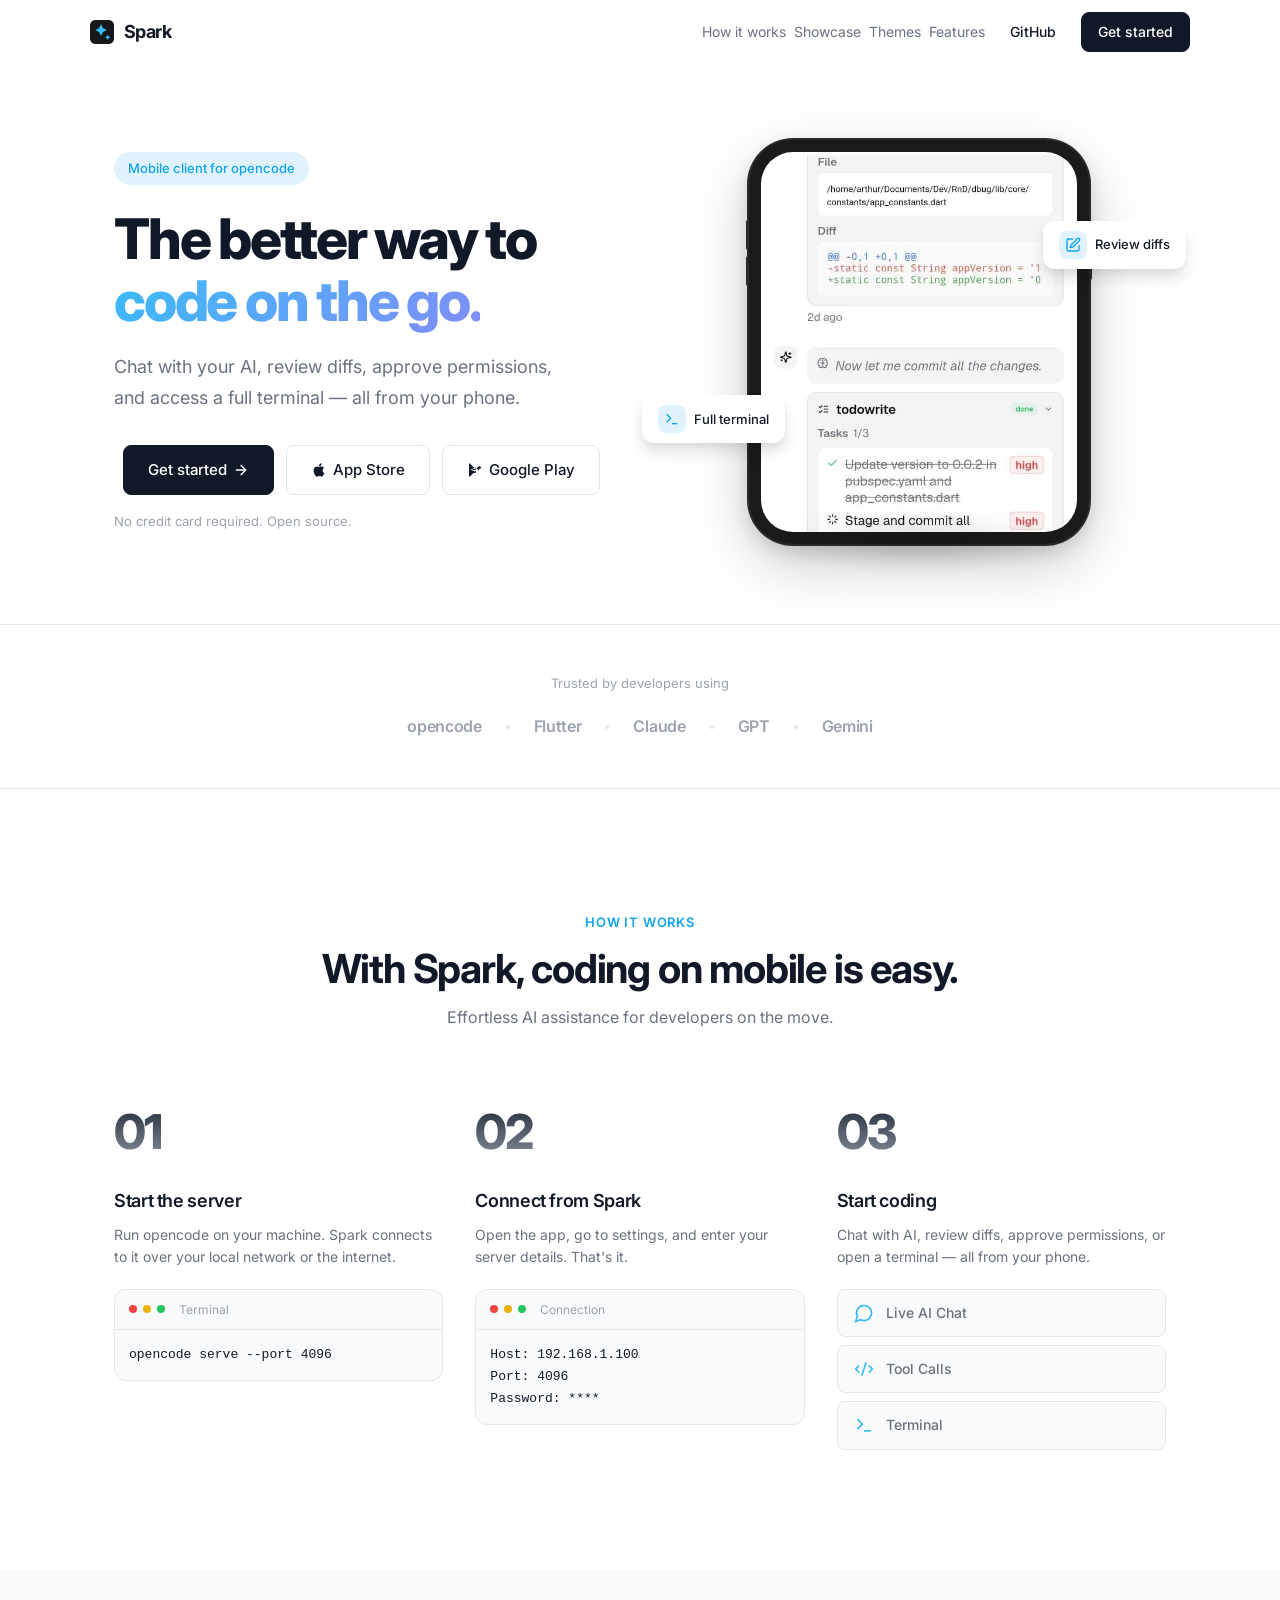
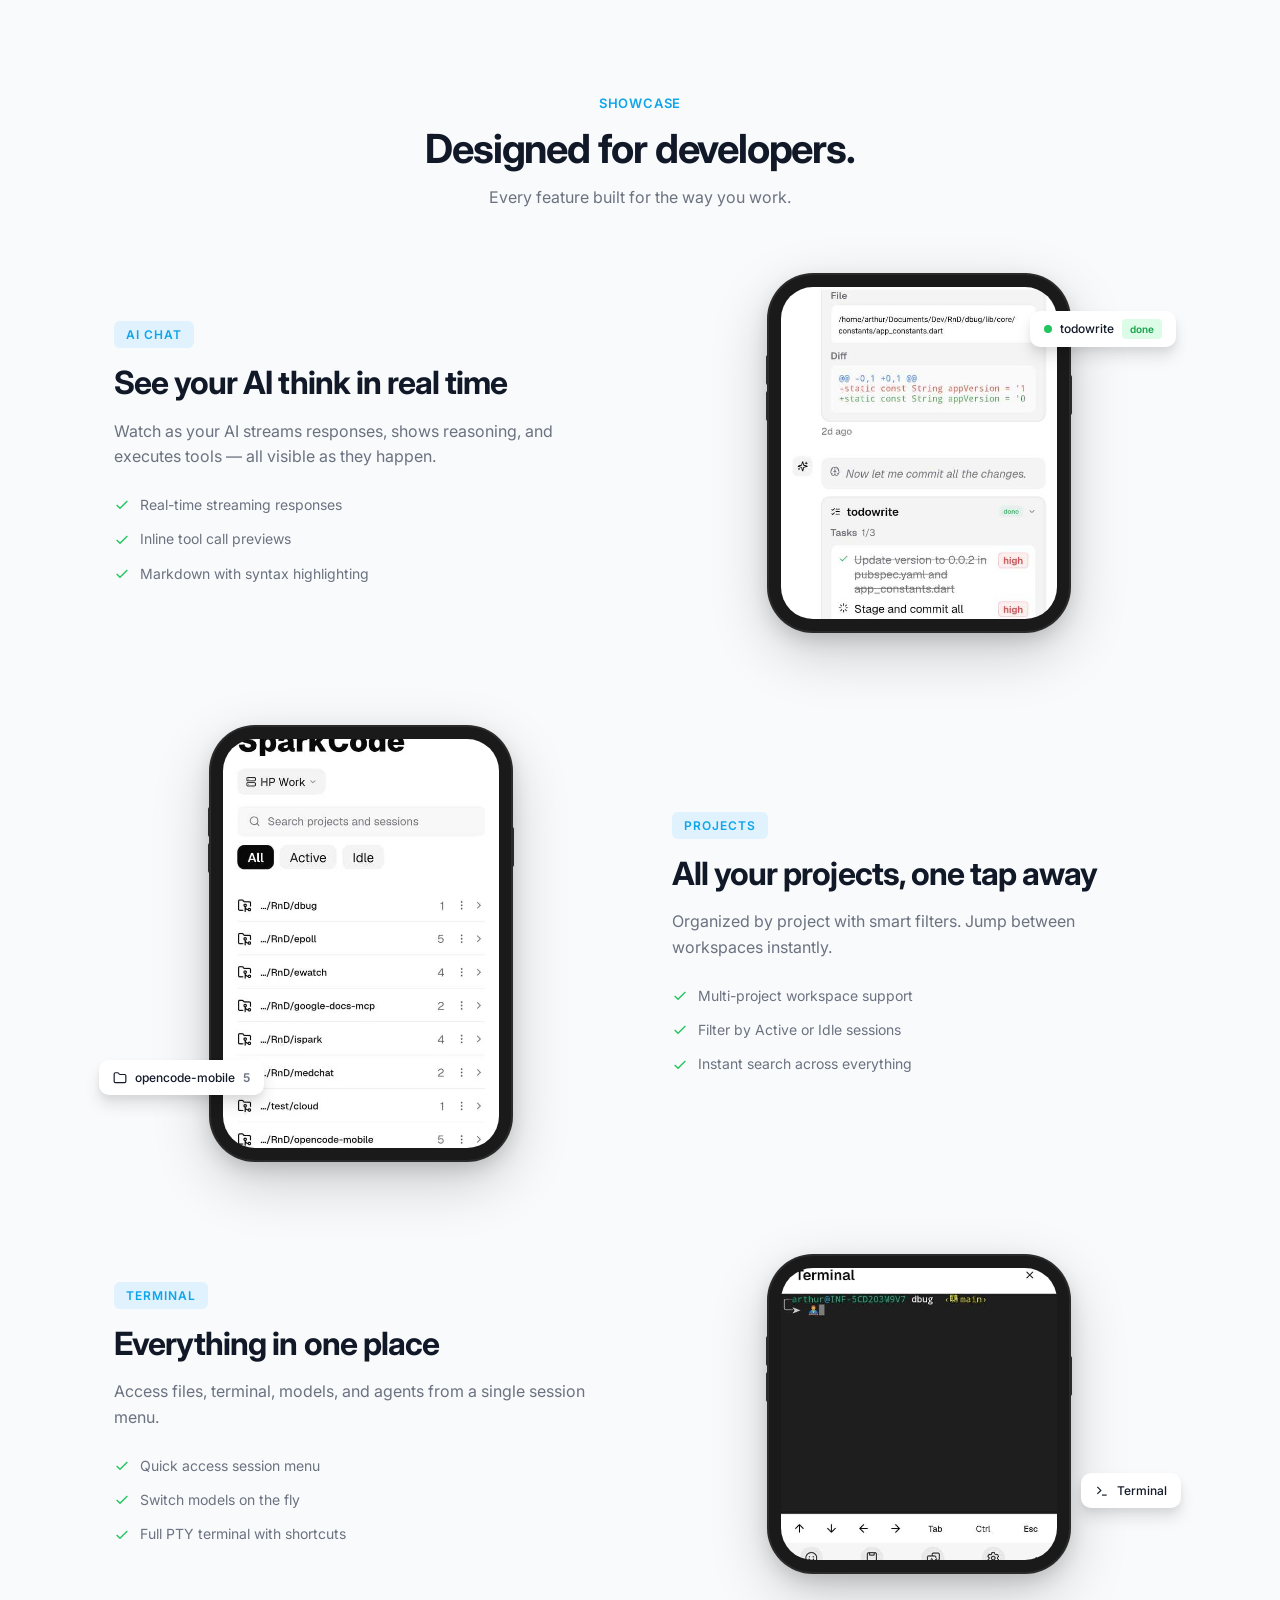
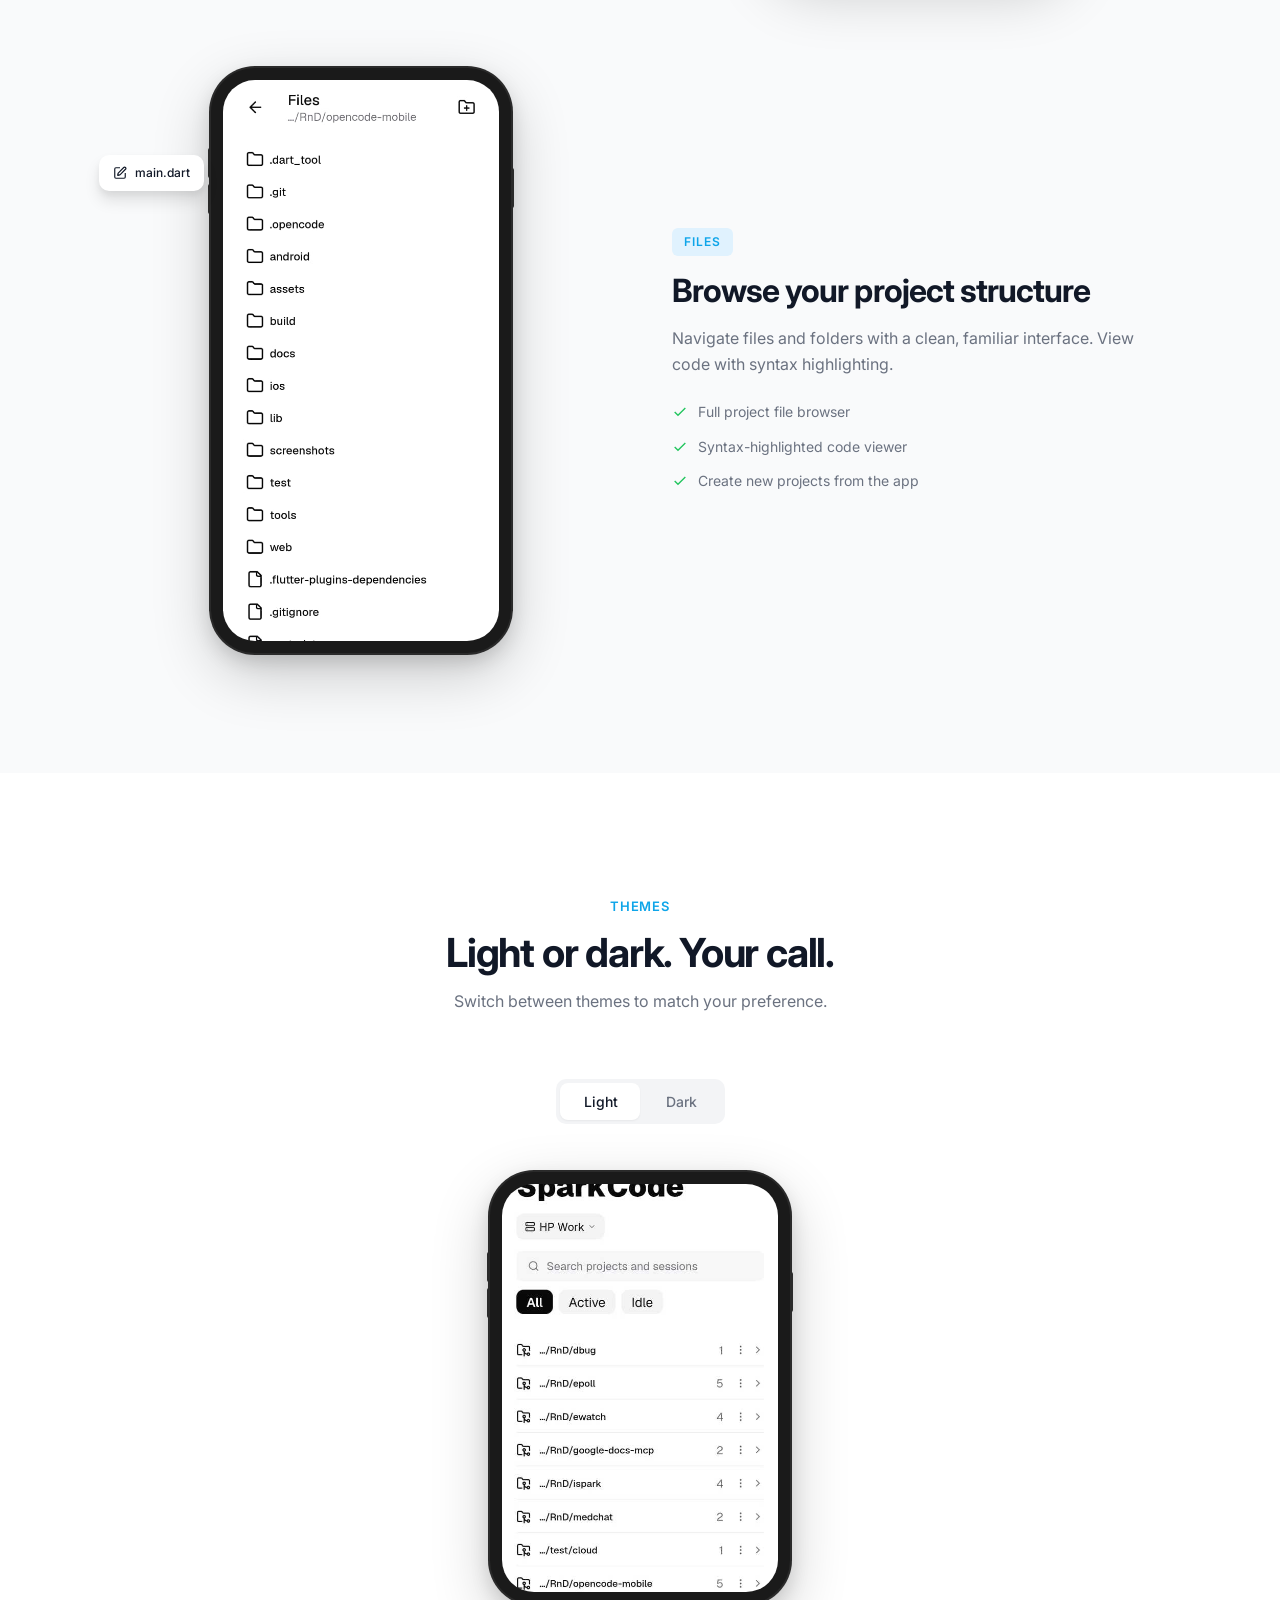
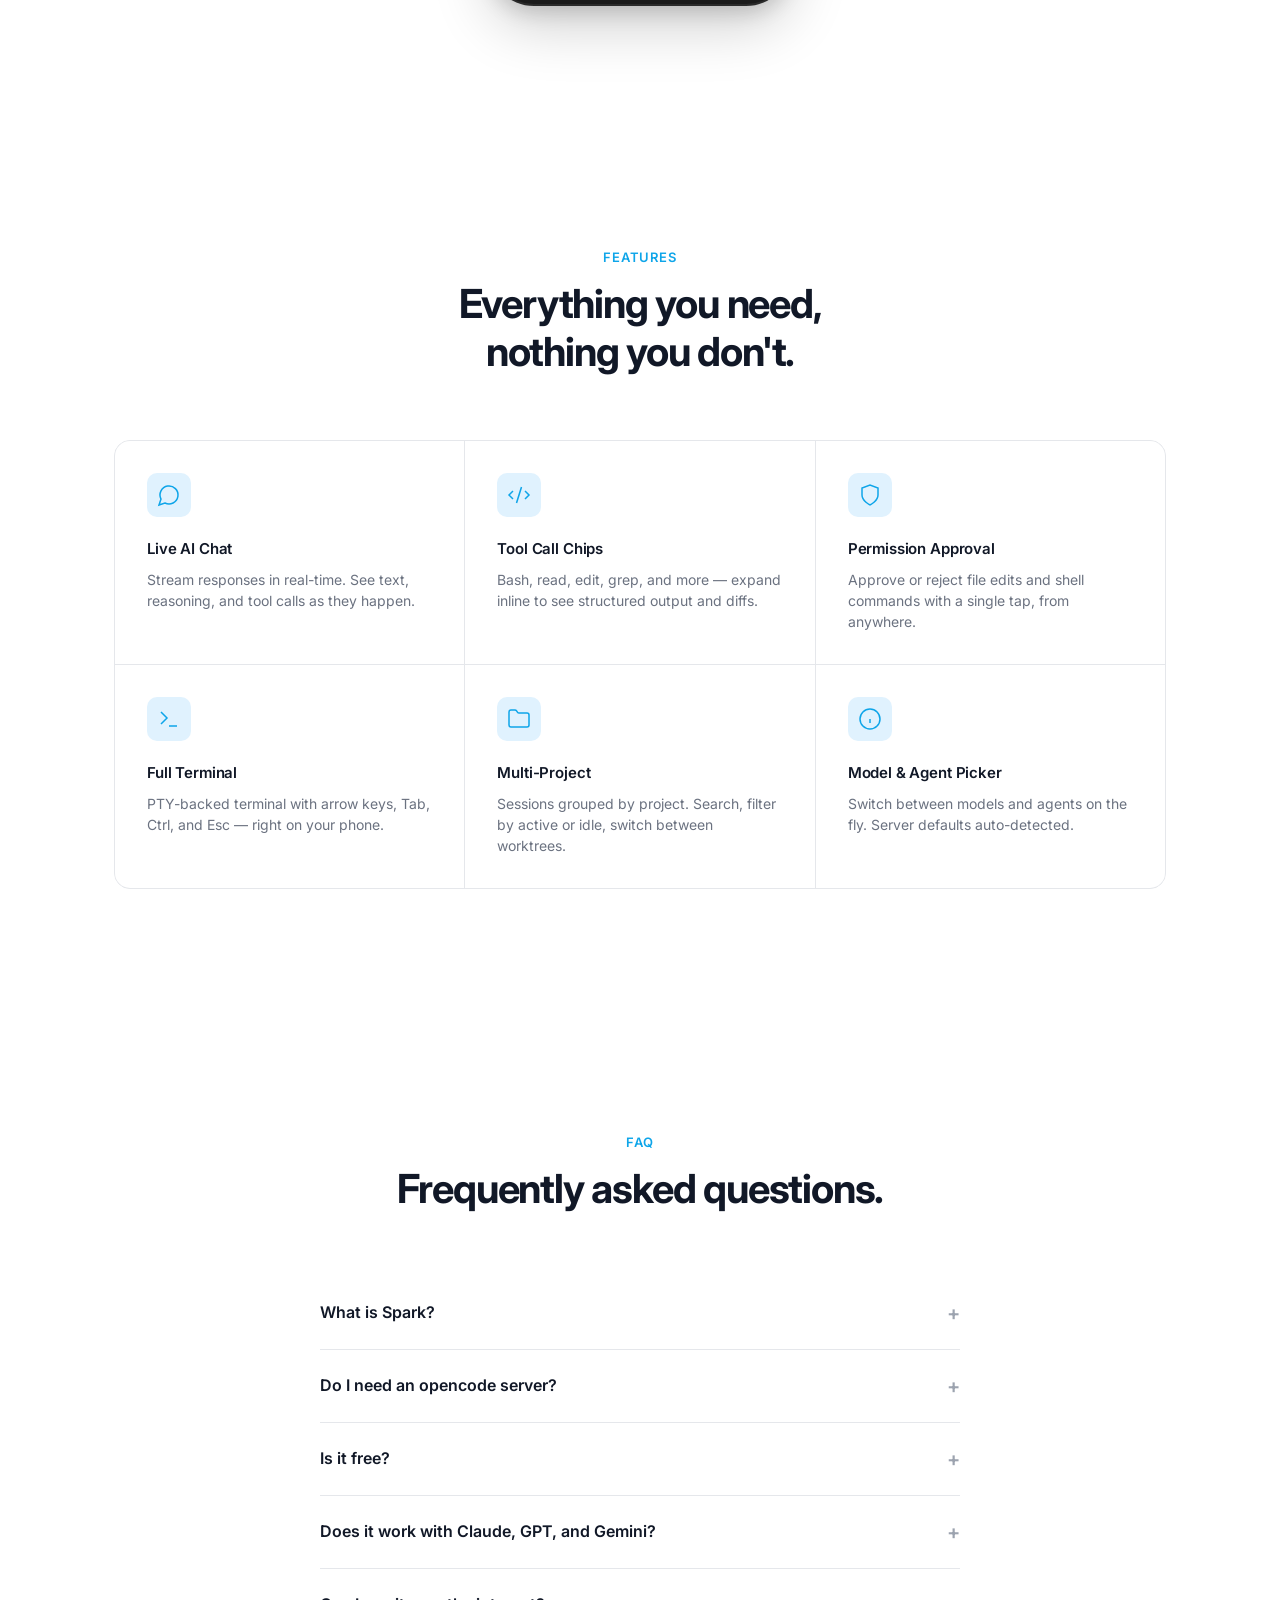
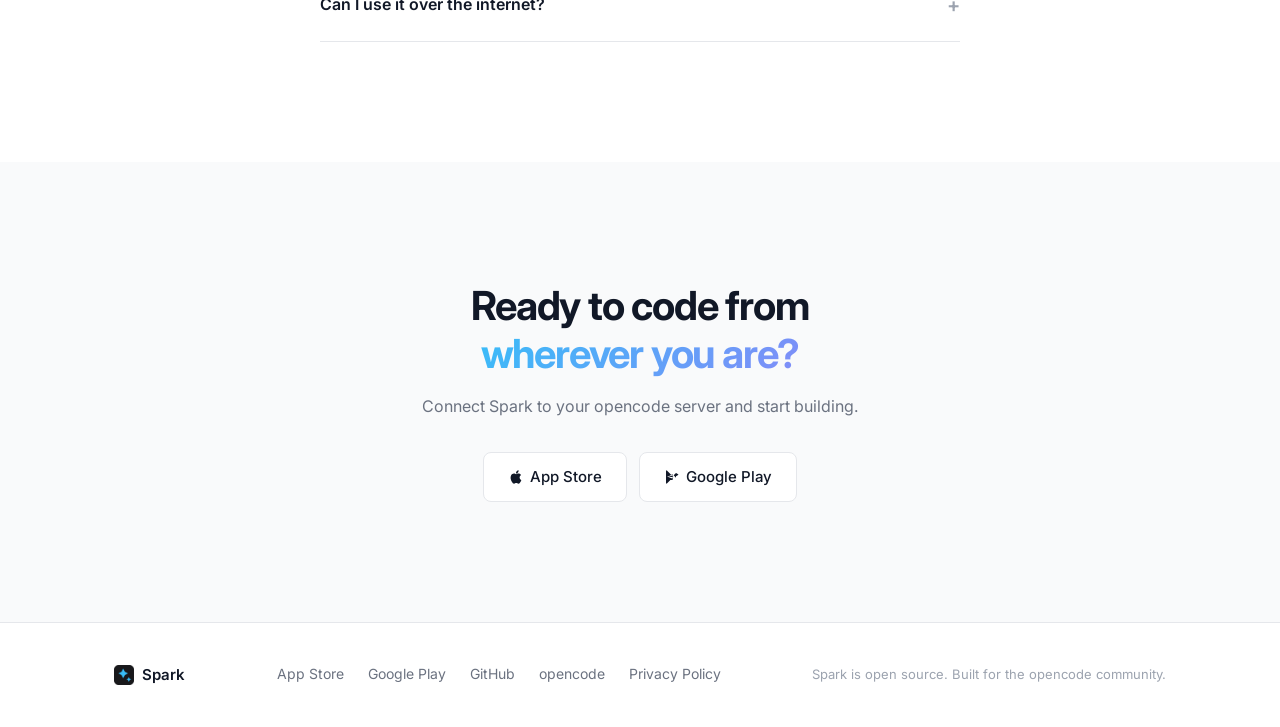
==== commit dbcc6bea: "feat: add App Store and Google Play download links to website - Hero section: App Store + Google Pla" ====
--- a/docs/index.html
+++ b/docs/index.html
@@ -49,9 +49,13 @@
               Get started
               <svg width="16" height="16" viewBox="0 0 24 24" fill="none" stroke="currentColor" stroke-width="2" stroke-linecap="round" stroke-linejoin="round"><path d="M5 12h14"/><path d="m12 5 7 7-7 7"/></svg>
             </a>
-            <a href="https://github.com/arthurkay/spark" class="btn btn-secondary btn-lg">
-              <svg width="16" height="16" viewBox="0 0 24 24" fill="currentColor"><path d="M12 0C5.37 0 0 5.37 0 12c0 5.31 3.435 9.795 8.205 11.385.6.105.825-.255.825-.57 0-.285-.015-1.23-.015-2.235-3.015.555-3.795-.735-4.035-1.41-.135-.345-.72-1.41-1.23-1.695-.42-.225-1.02-.78-.015-.795.945-.015 1.62.87 1.845 1.23 1.08 1.815 2.805 1.305 3.495.99.105-.78.42-1.305.765-1.605-2.67-.3-5.46-1.335-5.46-5.925 0-1.305.465-2.385 1.23-3.225-.12-.3-.54-1.53.12-3.18 0 0 1.005-.315 3.3 1.23.96-.27 1.98-.405 3-.405s2.04.135 3 .405c2.295-1.56 3.3-1.23 3.3-1.23.66 1.65.24 2.88.12 3.18.765.84 1.23 1.905 1.23 3.225 0 4.605-2.805 5.625-5.475 5.925.435.375.81 1.095.81 2.22 0 1.605-.015 2.895-.015 3.3 0 .315.225.69.825.57A12.02 12.02 0 0024 12c0-6.63-5.37-12-12-12z"/></svg>
-              Star on GitHub
+            <a href="https://apps.apple.com/us/app/sparkcode/id6799541582" class="btn btn-secondary btn-lg">
+              <svg width="16" height="16" viewBox="0 0 24 24" fill="currentColor"><path d="M18.71 19.5c-.83 1.24-1.71 2.45-3.05 2.47-1.34.03-1.77-.79-3.29-.79-1.53 0-2 .77-3.27.82-1.31.05-2.3-1.32-3.14-2.53C4.25 17 2.94 12.45 4.7 9.39c.87-1.52 2.43-2.48 4.12-2.51 1.28-.02 2.5.87 3.29.87.78 0 2.26-1.07 3.8-.91.65.03 2.47.26 3.64 1.98-.09.06-2.17 1.28-2.15 3.81.03 3.02 2.65 4.03 2.68 4.04-.03.07-.42 1.44-1.38 2.83M13 3.5c.73-.83 1.94-1.46 2.94-1.5.13 1.17-.34 2.35-1.04 3.19-.69.85-1.83 1.51-2.95 1.42-.15-1.15.41-2.35 1.05-3.11z"/></svg>
+              App Store
+            </a>
+            <a href="https://play.google.com/store/apps/details?id=zm.co.cloud.spark" class="btn btn-secondary btn-lg">
+              <svg width="16" height="16" viewBox="0 0 24 24" fill="currentColor"><path d="M3 20.5v-17c0-.83.52-1.28 1-1.5l10 10-10 10c-.48-.22-1-.67-1-1.5zm15-7.5l-3.5-3.5 3.5-3.5 3.19 1.84c.5.3.5.96 0 1.26l-3.19 1.84v2.06zm-5-5L4.5 12l8.5 4.5V8zM4.5 12l8.5 4.5v-2.06L6.5 12l6.5-2.44V12z"/></svg>
+              Google Play
             </a>
           </div>
           <p class="hero-note">No credit card required. Open source.</p>
@@ -434,9 +438,13 @@
       <h2>Ready to code from<br><span class="gradient">wherever you are?</span></h2>
       <p>Connect Spark to your opencode server and start building.</p>
       <div class="hero-actions">
-        <a href="https://github.com/arthurkay/spark" class="btn btn-primary btn-lg">
-          Get started
-          <svg width="16" height="16" viewBox="0 0 24 24" fill="none" stroke="currentColor" stroke-width="2" stroke-linecap="round" stroke-linejoin="round"><path d="M5 12h14"/><path d="m12 5 7 7-7 7"/></svg>
+        <a href="https://apps.apple.com/us/app/sparkcode/id6799541582" class="btn btn-secondary btn-lg">
+          <svg width="16" height="16" viewBox="0 0 24 24" fill="currentColor"><path d="M18.71 19.5c-.83 1.24-1.71 2.45-3.05 2.47-1.34.03-1.77-.79-3.29-.79-1.53 0-2 .77-3.27.82-1.31.05-2.3-1.32-3.14-2.53C4.25 17 2.94 12.45 4.7 9.39c.87-1.52 2.43-2.48 4.12-2.51 1.28-.02 2.5.87 3.29.87.78 0 2.26-1.07 3.8-.91.65.03 2.47.26 3.64 1.98-.09.06-2.17 1.28-2.15 3.81.03 3.02 2.65 4.03 2.68 4.04-.03.07-.42 1.44-1.38 2.83M13 3.5c.73-.83 1.94-1.46 2.94-1.5.13 1.17-.34 2.35-1.04 3.19-.69.85-1.83 1.51-2.95 1.42-.15-1.15.41-2.35 1.05-3.11z"/></svg>
+          App Store
+        </a>
+        <a href="https://play.google.com/store/apps/details?id=zm.co.cloud.spark" class="btn btn-secondary btn-lg">
+          <svg width="16" height="16" viewBox="0 0 24 24" fill="currentColor"><path d="M3 20.5v-17c0-.83.52-1.28 1-1.5l10 10-10 10c-.48-.22-1-.67-1-1.5zm15-7.5l-3.5-3.5 3.5-3.5 3.19 1.84c.5.3.5.96 0 1.26l-3.19 1.84v2.06zm-5-5L4.5 12l8.5 4.5V8zM4.5 12l8.5 4.5v-2.06L6.5 12l6.5-2.44V12z"/></svg>
+          Google Play
         </a>
       </div>
     </div>
@@ -450,9 +458,11 @@
         <span>Spark</span>
       </div>
       <div class="footer-links">
+        <a href="https://apps.apple.com/us/app/sparkcode/id6799541582">App Store</a>
+        <a href="https://play.google.com/store/apps/details?id=zm.co.cloud.spark">Google Play</a>
         <a href="https://github.com/arthurkay/spark">GitHub</a>
         <a href="https://opencode.ai/docs/server/">opencode</a>
-        <a href="https://github.com/arthurkay/spark/blob/main/docs/server-setup.md">Server setup</a>
+        <a href="https://spark.cloud.co.zm/privacy_policy.html">Privacy Policy</a>
       </div>
       <div class="footer-copy">
         <span>Spark is open source. Built for the opencode community.</span>
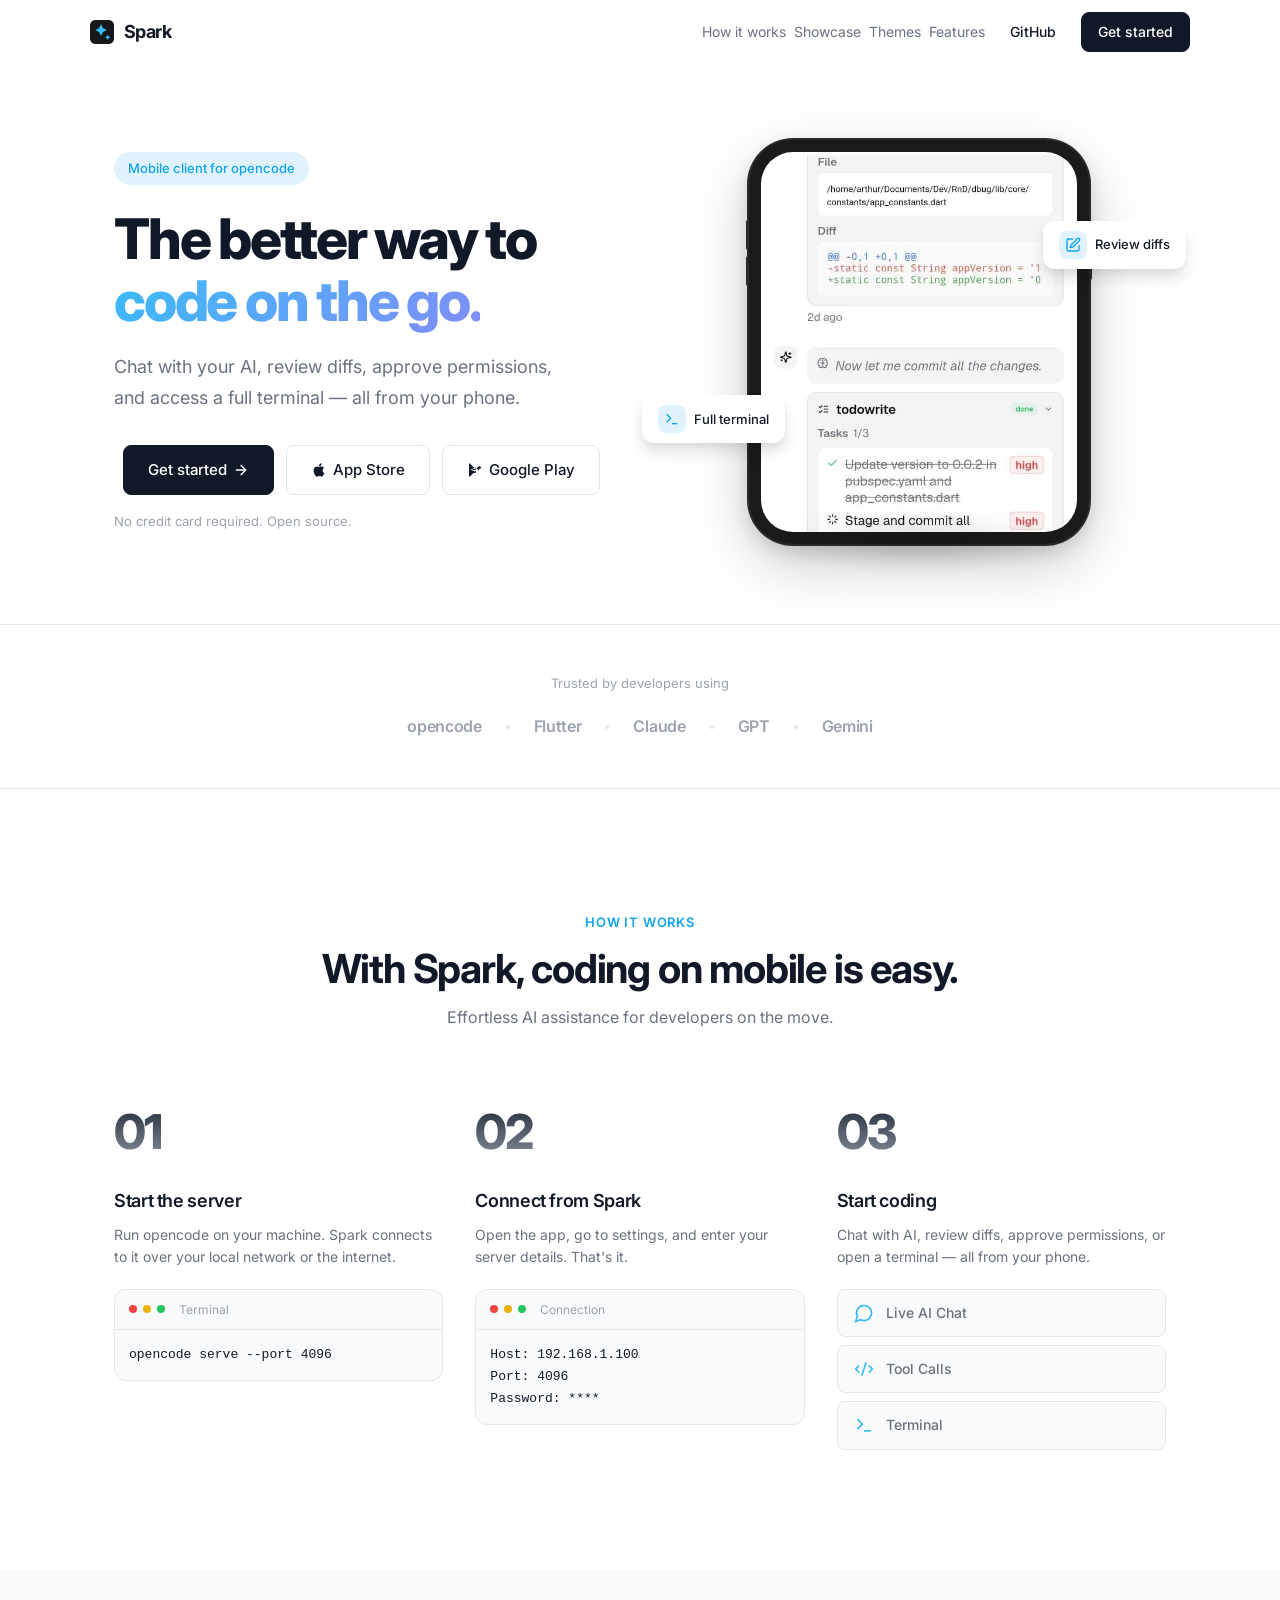
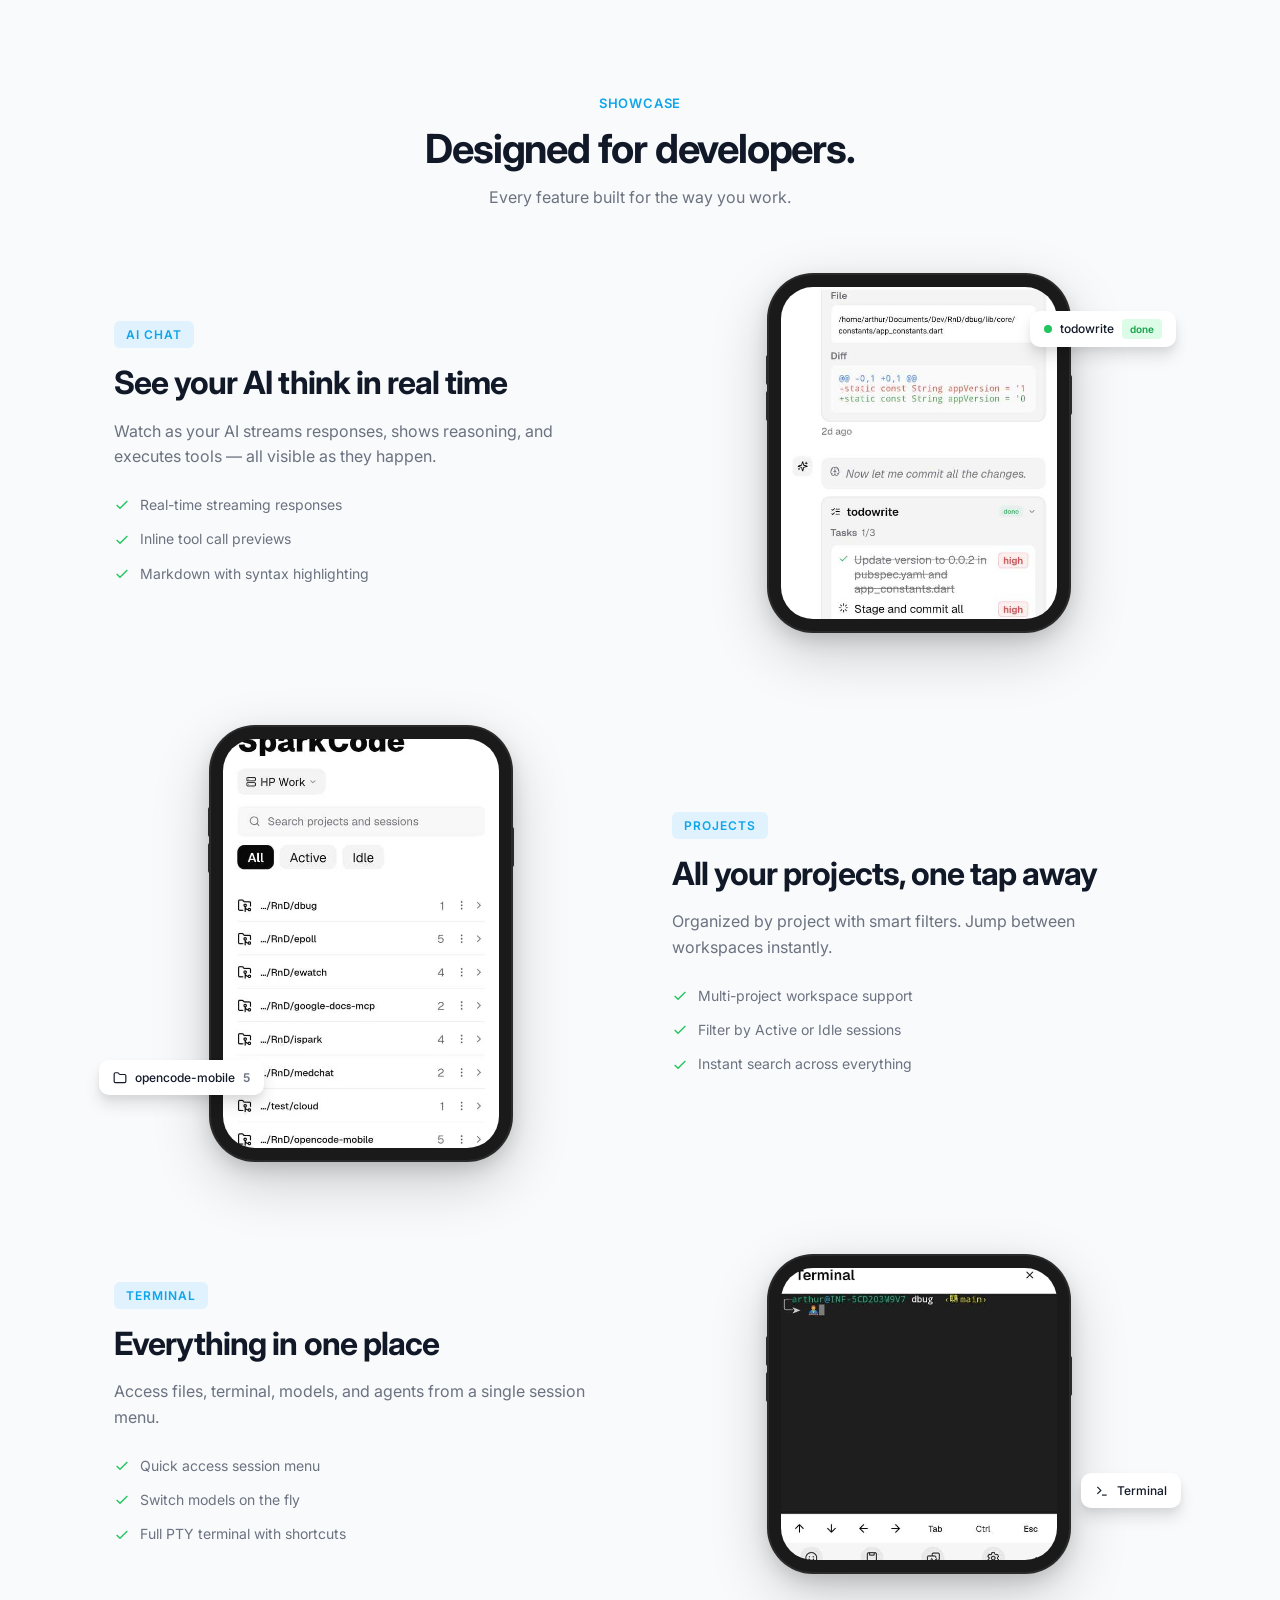
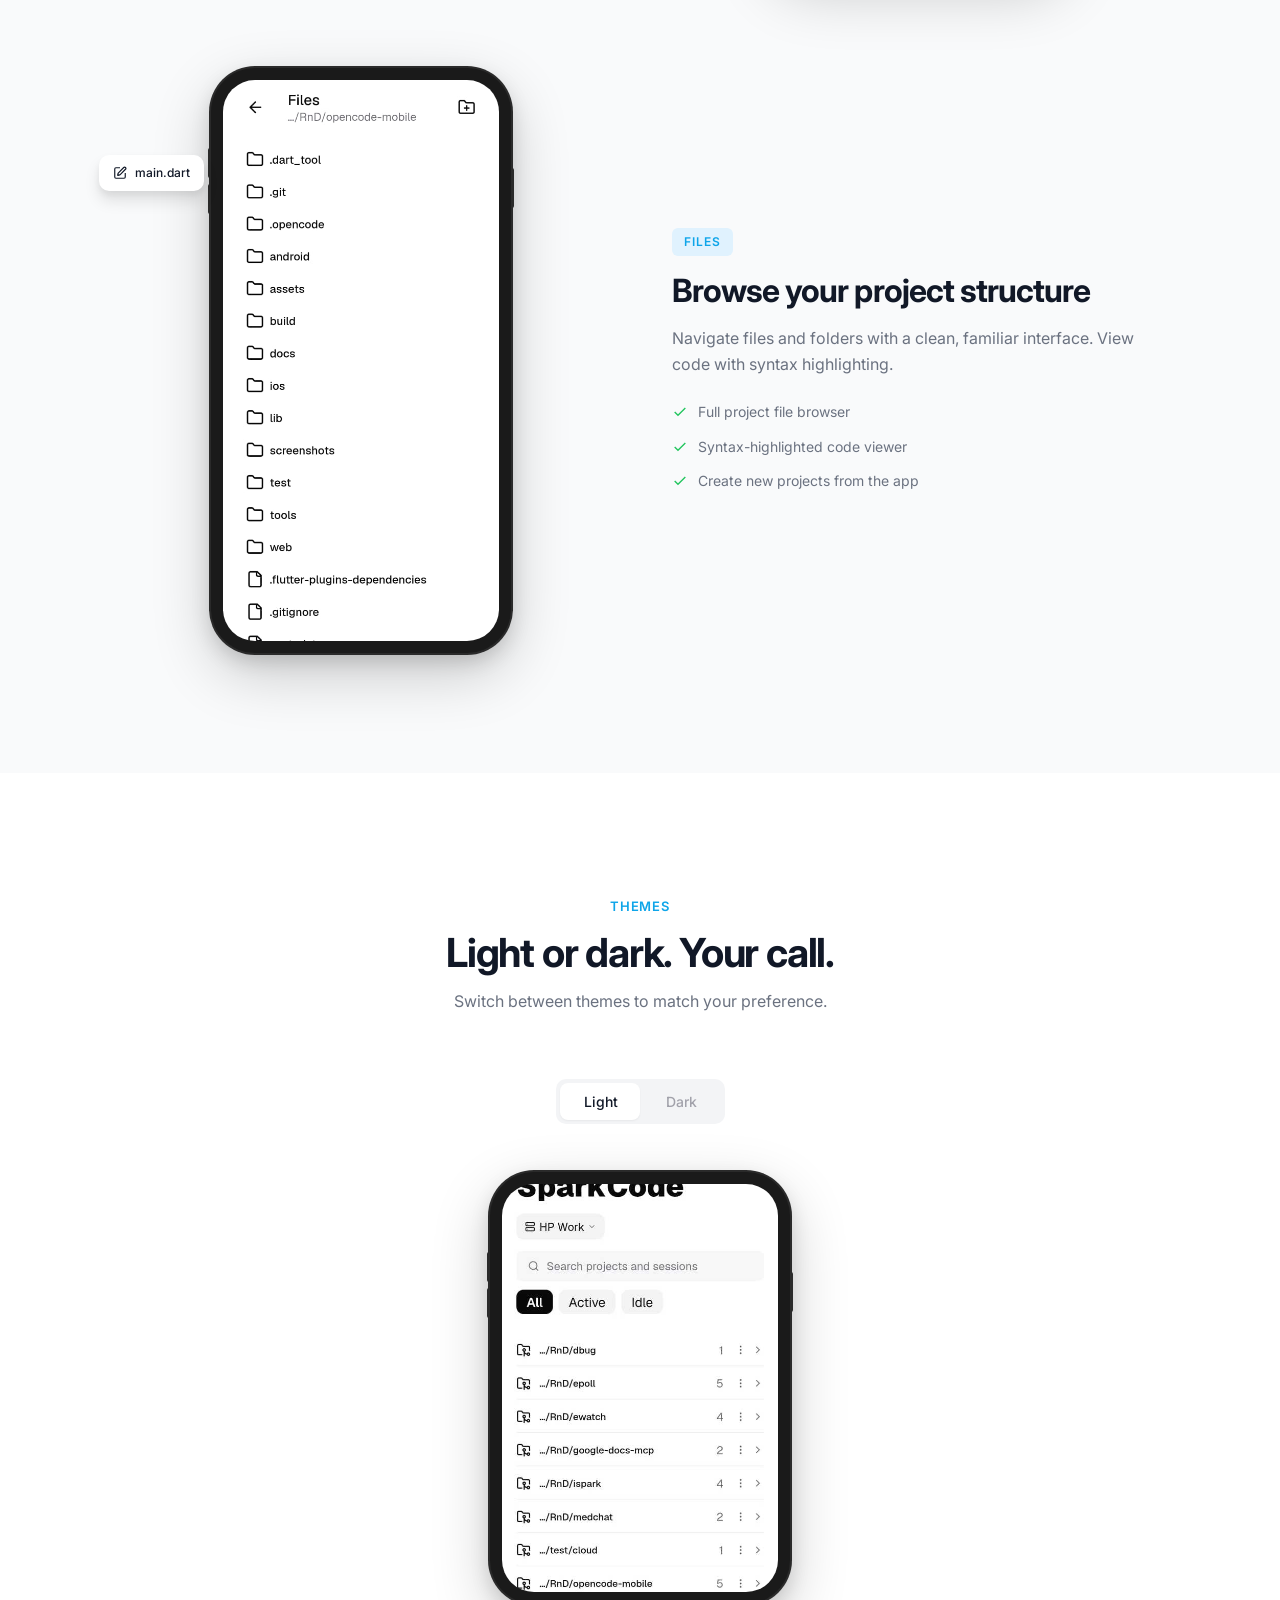
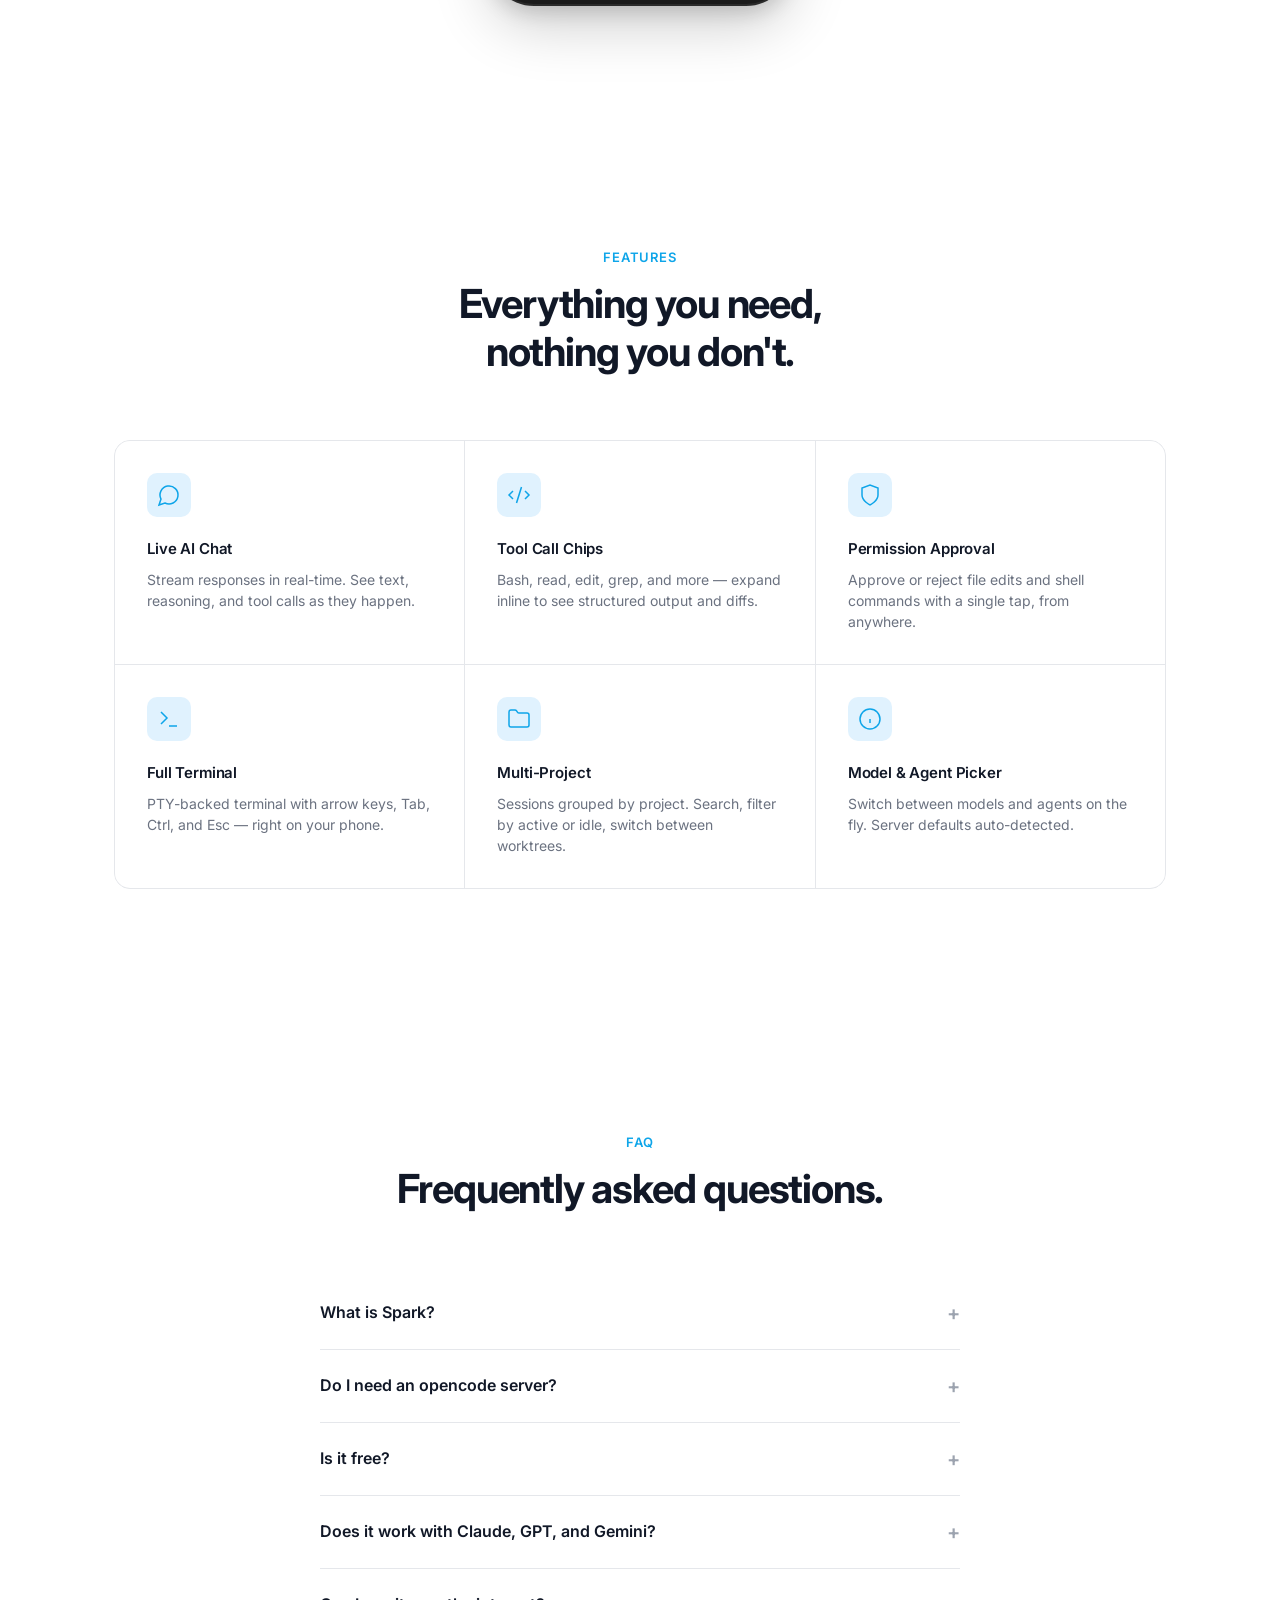
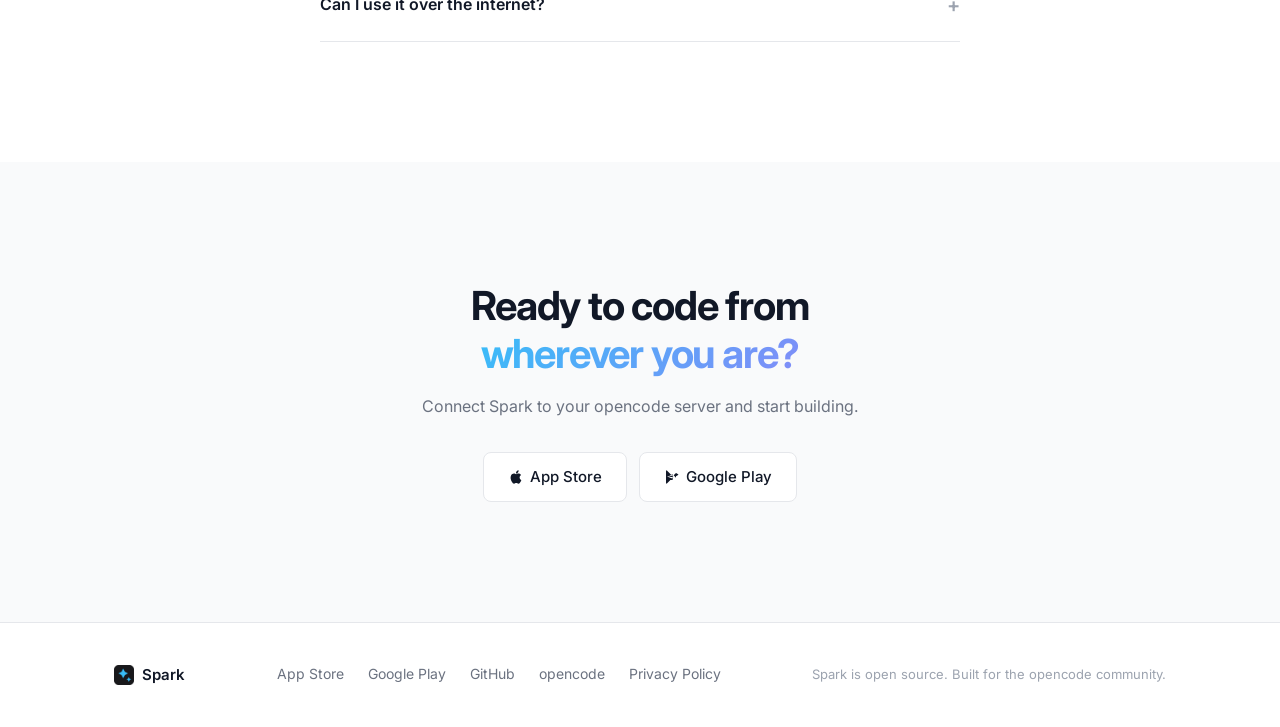
==== commit 8df8b289: "feat(docs): add dark theme support with system preference detection" ====
--- a/docs/index.html
+++ b/docs/index.html
@@ -10,6 +10,13 @@
   <link rel="preconnect" href="https://fonts.gstatic.com" crossorigin>
   <link href="https://fonts.googleapis.com/css2?family=Inter:wght@400;500;600;700;800&display=swap" rel="stylesheet">
   <link rel="stylesheet" href="styles.css">
+  <script>
+    (function() {
+      var saved = localStorage.getItem('spark-theme');
+      var theme = saved || (window.matchMedia('(prefers-color-scheme: dark)').matches ? 'dark' : 'light');
+      document.documentElement.setAttribute('data-theme', theme);
+    })();
+  </script>
 </head>
 <body>
 
@@ -504,23 +511,48 @@
     const themeLight = document.getElementById('themeLight');
     const themeDark = document.getElementById('themeDark');
     const themeBtns = themeToggle.querySelectorAll('.theme-btn');
+    const STORAGE_KEY = 'spark-theme';
+
+    function getSystemTheme() {
+      return window.matchMedia('(prefers-color-scheme: dark)').matches ? 'dark' : 'light';
+    }
+
+    function applyTheme(theme) {
+      document.documentElement.setAttribute('data-theme', theme);
+
+      themeBtns.forEach(b => b.classList.remove('active'));
+      const activeBtn = themeToggle.querySelector(`[data-theme="${theme}"]`);
+      if (activeBtn) activeBtn.classList.add('active');
+      themeToggle.dataset.active = theme;
+
+      if (theme === 'light') {
+        themeLight.classList.remove('hidden');
+        themeDark.classList.add('hidden');
+      } else {
+        themeLight.classList.add('hidden');
+        themeDark.classList.remove('hidden');
+      }
+    }
+
+    // Init: localStorage > system preference
+    const saved = localStorage.getItem(STORAGE_KEY);
+    const initial = saved || getSystemTheme();
+    applyTheme(initial);
 
     themeBtns.forEach(btn => {
       btn.addEventListener('click', () => {
         const theme = btn.dataset.theme;
-        themeBtns.forEach(b => b.classList.remove('active'));
-        btn.classList.add('active');
-        themeToggle.dataset.active = theme;
-
-        if (theme === 'light') {
-          themeLight.classList.remove('hidden');
-          themeDark.classList.add('hidden');
-        } else {
-          themeLight.classList.add('hidden');
-          themeDark.classList.remove('hidden');
-        }
+        localStorage.setItem(STORAGE_KEY, theme);
+        applyTheme(theme);
       });
     });
+
+    // Follow system when no manual override
+    window.matchMedia('(prefers-color-scheme: dark)').addEventListener('change', (e) => {
+      if (!localStorage.getItem(STORAGE_KEY)) {
+        applyTheme(e.matches ? 'dark' : 'light');
+      }
+    });
   </script>
 
 </body>
--- a/docs/styles.css
+++ b/docs/styles.css
@@ -28,6 +28,48 @@
   --font: 'Inter', -apple-system, BlinkMacSystemFont, 'Segoe UI', sans-serif;
 }
 
+/* Dark theme via attribute */
+[data-theme="dark"] {
+  --bg: #18181b;
+  --bg-secondary: #27272a;
+  --bg-tertiary: #3f3f46;
+  --text: #fafafa;
+  --text-secondary: #a1a1aa;
+  --text-tertiary: #71717a;
+  --border: #3f3f46;
+  --border-hover: #52525b;
+  --cyan: #38bdf8;
+  --cyan-dark: #7dd3fc;
+  --cyan-light: rgba(56, 189, 248, 0.15);
+  --shadow-sm: 0 1px 2px rgba(0,0,0,0.3);
+  --shadow: 0 1px 3px rgba(0,0,0,0.4), 0 1px 2px rgba(0,0,0,0.3);
+  --shadow-md: 0 4px 6px rgba(0,0,0,0.35), 0 2px 4px rgba(0,0,0,0.3);
+  --shadow-lg: 0 10px 15px rgba(0,0,0,0.4), 0 4px 6px rgba(0,0,0,0.3);
+  --shadow-xl: 0 20px 40px rgba(0,0,0,0.5), 0 8px 16px rgba(0,0,0,0.35);
+}
+
+/* Fallback: system preference when no manual choice saved */
+@media (prefers-color-scheme: dark) {
+  :root:not([data-theme="light"]) {
+    --bg: #18181b;
+    --bg-secondary: #27272a;
+    --bg-tertiary: #3f3f46;
+    --text: #fafafa;
+    --text-secondary: #a1a1aa;
+    --text-tertiary: #71717a;
+    --border: #3f3f46;
+    --border-hover: #52525b;
+    --cyan: #38bdf8;
+    --cyan-dark: #7dd3fc;
+    --cyan-light: rgba(56, 189, 248, 0.15);
+    --shadow-sm: 0 1px 2px rgba(0,0,0,0.3);
+    --shadow: 0 1px 3px rgba(0,0,0,0.4), 0 1px 2px rgba(0,0,0,0.3);
+    --shadow-md: 0 4px 6px rgba(0,0,0,0.35), 0 2px 4px rgba(0,0,0,0.3);
+    --shadow-lg: 0 10px 15px rgba(0,0,0,0.4), 0 4px 6px rgba(0,0,0,0.3);
+    --shadow-xl: 0 20px 40px rgba(0,0,0,0.5), 0 8px 16px rgba(0,0,0,0.35);
+  }
+}
+
 html {
   scroll-behavior: smooth;
   -webkit-font-smoothing: antialiased;
@@ -1022,6 +1064,114 @@
 }
 
 /* ========================================
+   Dark Theme — Hardcoded Color Overrides
+   ======================================== */
+[data-theme="dark"] .nav,
+[data-theme="dark"] .nav--scrolled {
+  background: rgba(24, 24, 27, 0.8);
+}
+
+[data-theme="dark"] .nav--scrolled {
+  background: rgba(24, 24, 27, 0.95);
+}
+
+[data-theme="dark"] .phone-screen {
+  background: #27272a;
+}
+
+[data-theme="dark"] .floating-card {
+  background: #27272a;
+  color: var(--text);
+}
+
+[data-theme="dark"] .accent-card {
+  background: #27272a;
+}
+
+[data-theme="dark"] .accent-badge {
+  color: #4ade80;
+  background: rgba(74, 222, 128, 0.15);
+}
+
+[data-theme="dark"] .btn-primary {
+  background: #fafafa;
+  color: #18181b;
+  border-color: #fafafa;
+}
+
+[data-theme="dark"] .btn-primary:hover {
+  background: #e4e4e7;
+  border-color: #e4e4e7;
+}
+
+[data-theme="dark"] .accent-keys {
+  background: #18181b;
+}
+
+[data-theme="dark"] .accent-key {
+  background: #27272a;
+  color: #a1a1aa;
+}
+
+[data-theme="dark"] .accent-key svg {
+  color: #a1a1aa;
+}
+
+/* System preference overrides */
+@media (prefers-color-scheme: dark) {
+  :root:not([data-theme="light"]) .nav,
+  :root:not([data-theme="light"]) .nav--scrolled {
+    background: rgba(24, 24, 27, 0.8);
+  }
+
+  :root:not([data-theme="light"]) .nav--scrolled {
+    background: rgba(24, 24, 27, 0.95);
+  }
+
+  :root:not([data-theme="light"]) .phone-screen {
+    background: #27272a;
+  }
+
+  :root:not([data-theme="light"]) .floating-card {
+    background: #27272a;
+    color: var(--text);
+  }
+
+  :root:not([data-theme="light"]) .accent-card {
+    background: #27272a;
+  }
+
+  :root:not([data-theme="light"]) .accent-badge {
+    color: #4ade80;
+    background: rgba(74, 222, 128, 0.15);
+  }
+
+  :root:not([data-theme="light"]) .btn-primary {
+    background: #fafafa;
+    color: #18181b;
+    border-color: #fafafa;
+  }
+
+  :root:not([data-theme="light"]) .btn-primary:hover {
+    background: #e4e4e7;
+    border-color: #e4e4e7;
+  }
+
+  :root:not([data-theme="light"]) .accent-keys {
+    background: #18181b;
+  }
+
+  :root:not([data-theme="light"]) .accent-key {
+    background: #27272a;
+    color: #a1a1aa;
+  }
+
+  :root:not([data-theme="light"]) .accent-key svg {
+    color: #a1a1aa;
+  }
+}
+
+/* ========================================
    Responsive
    ======================================== */
 @media (max-width: 768px) {
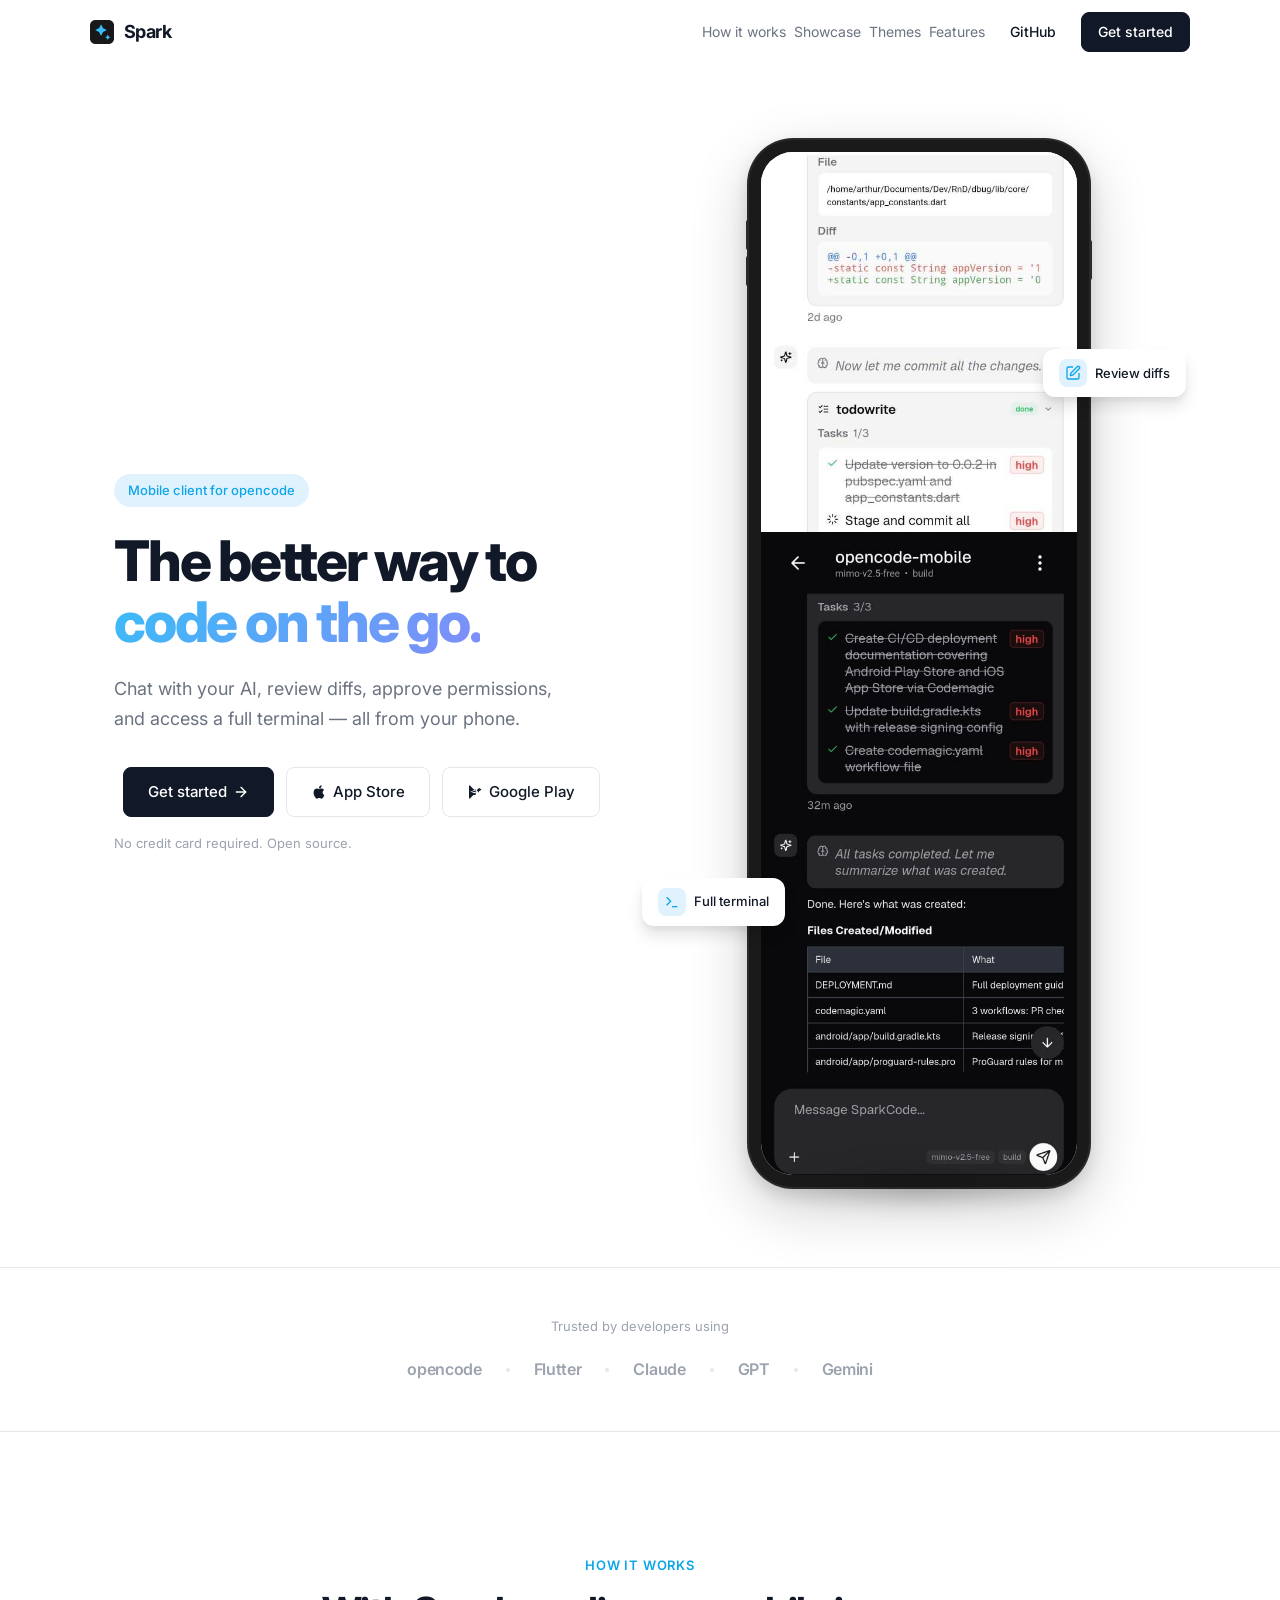
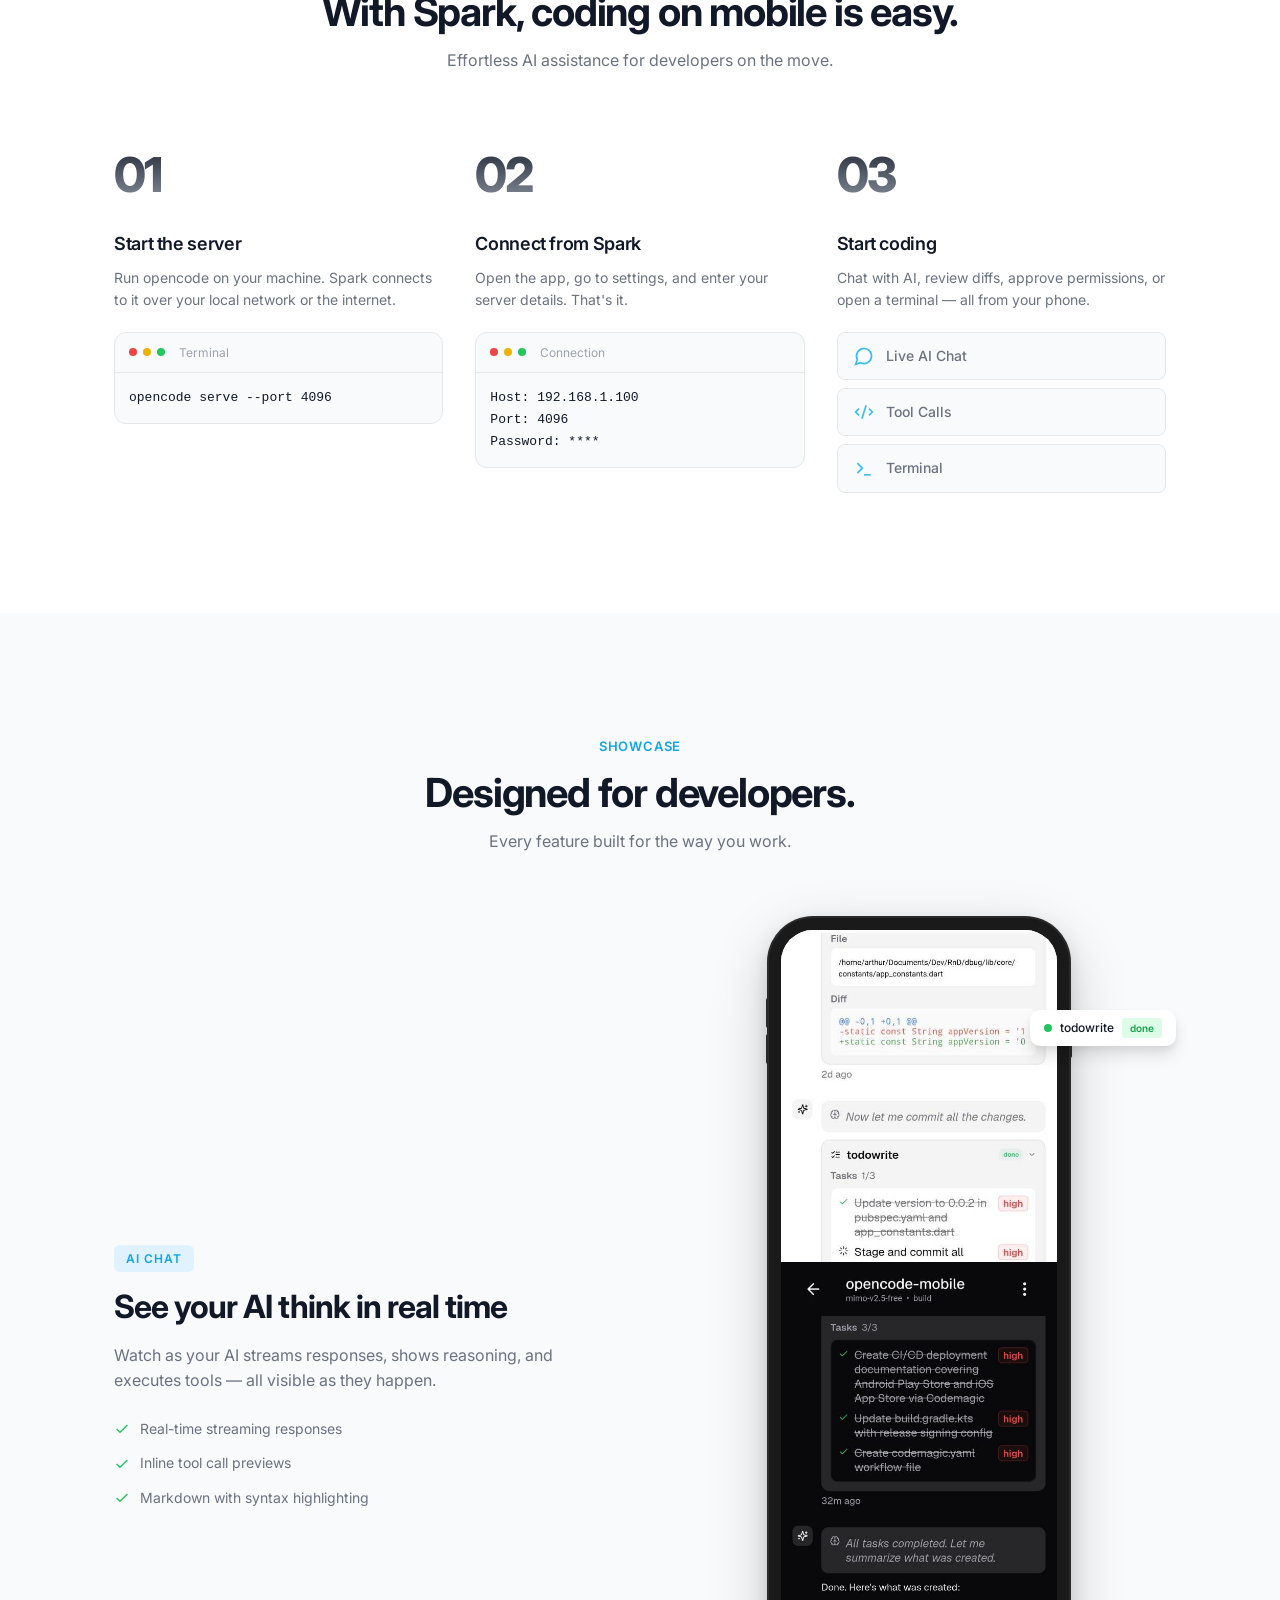
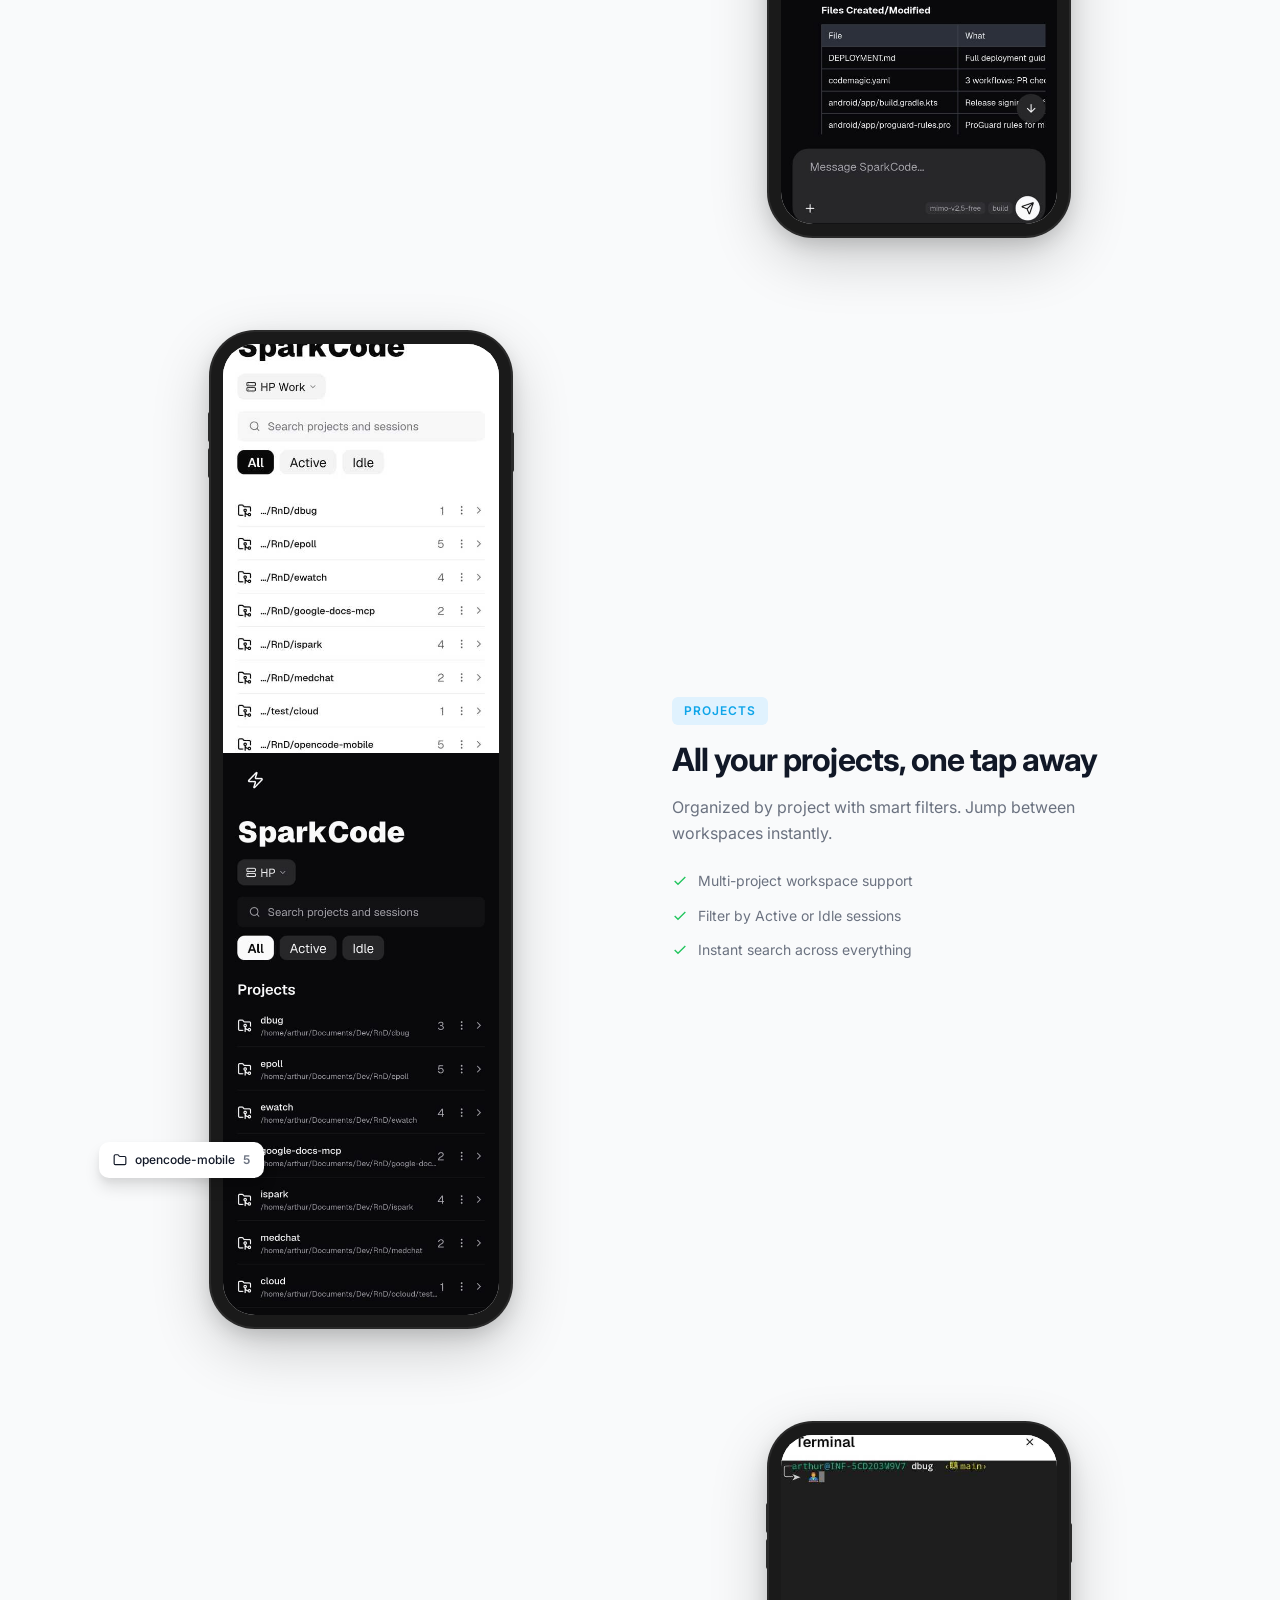
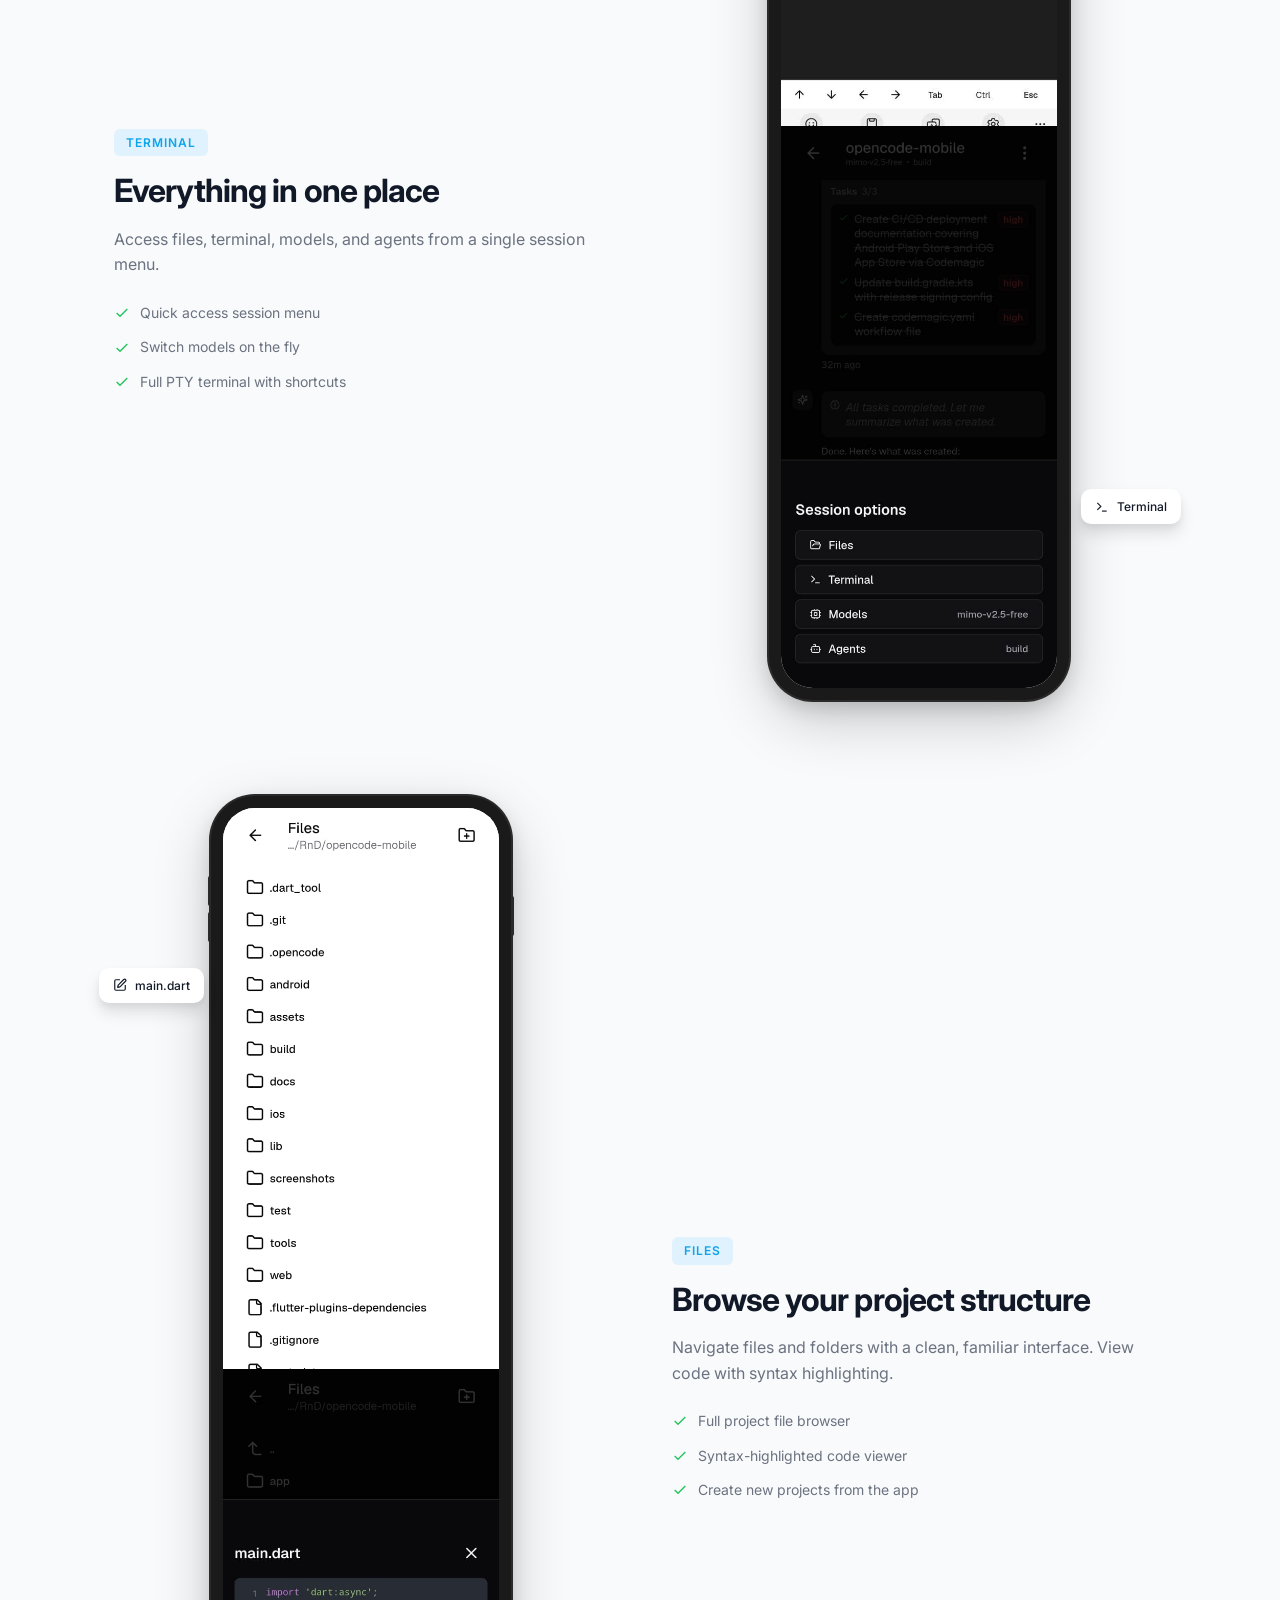
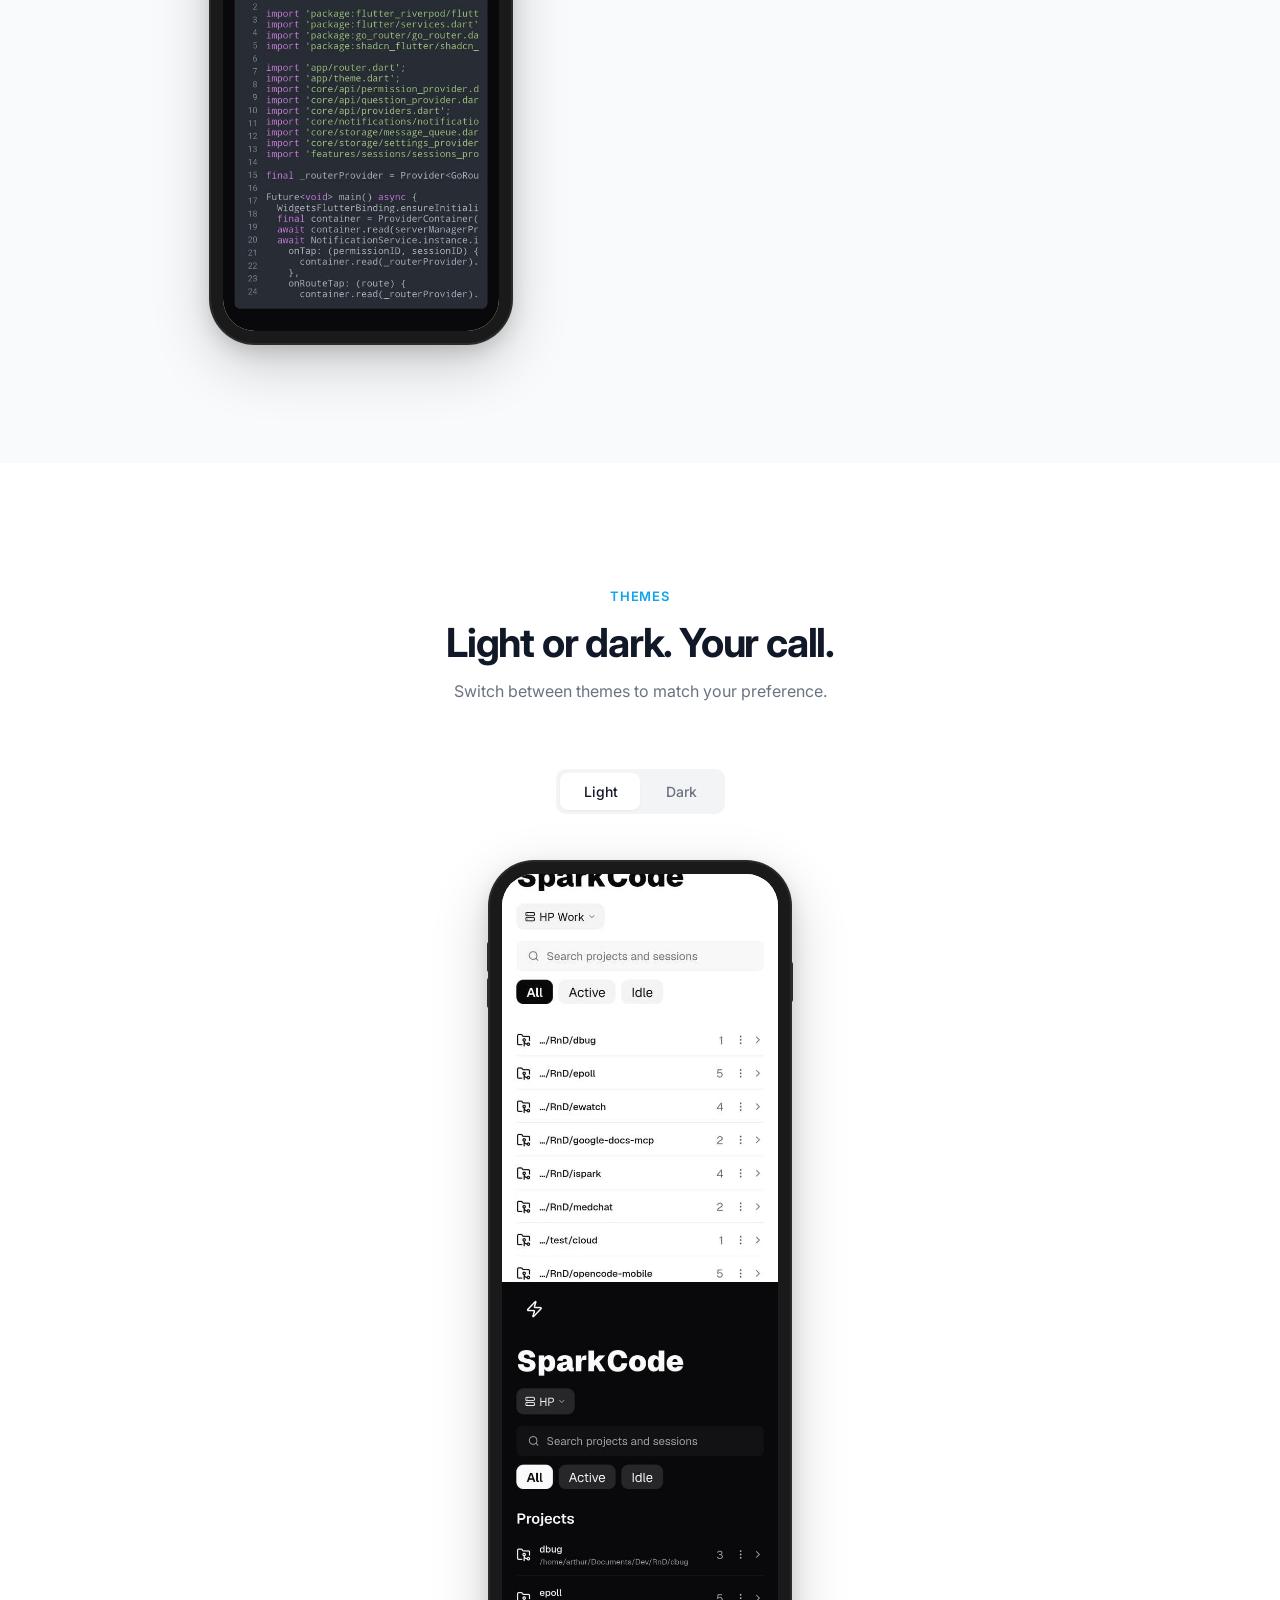
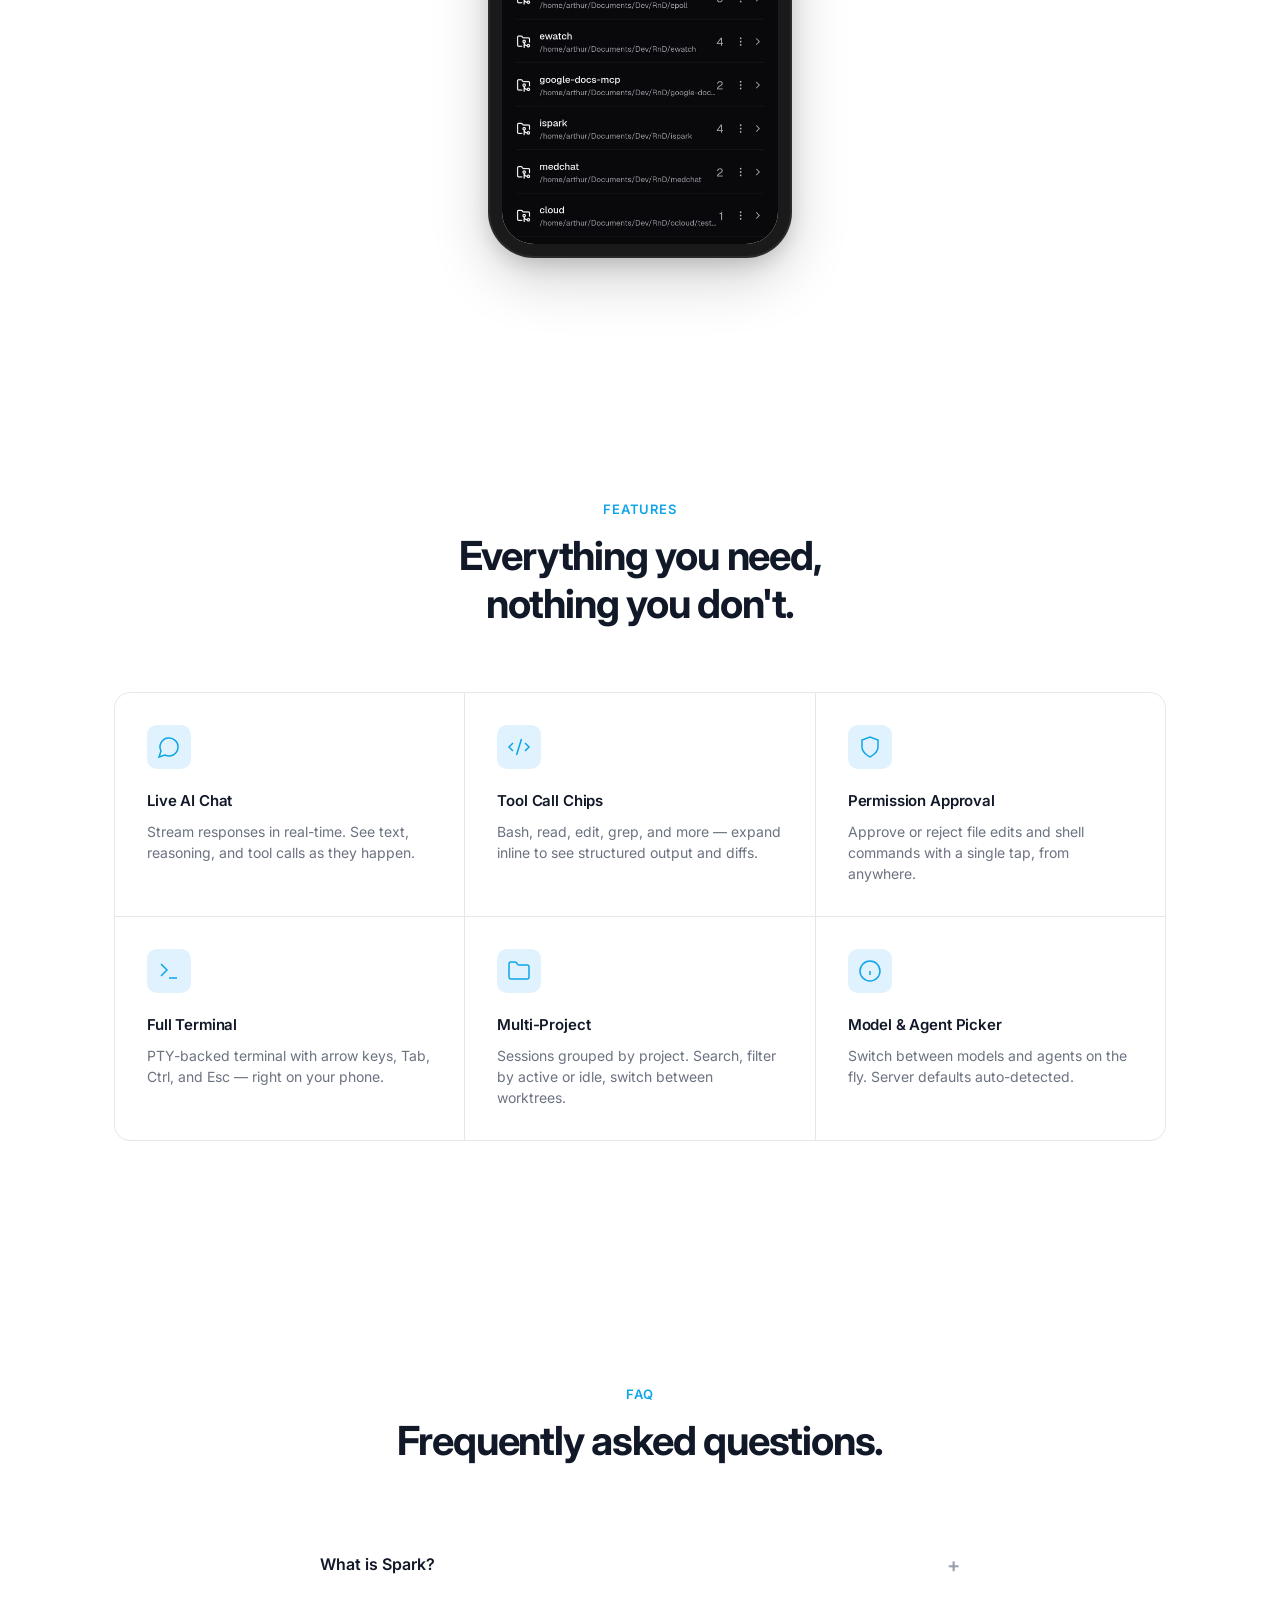
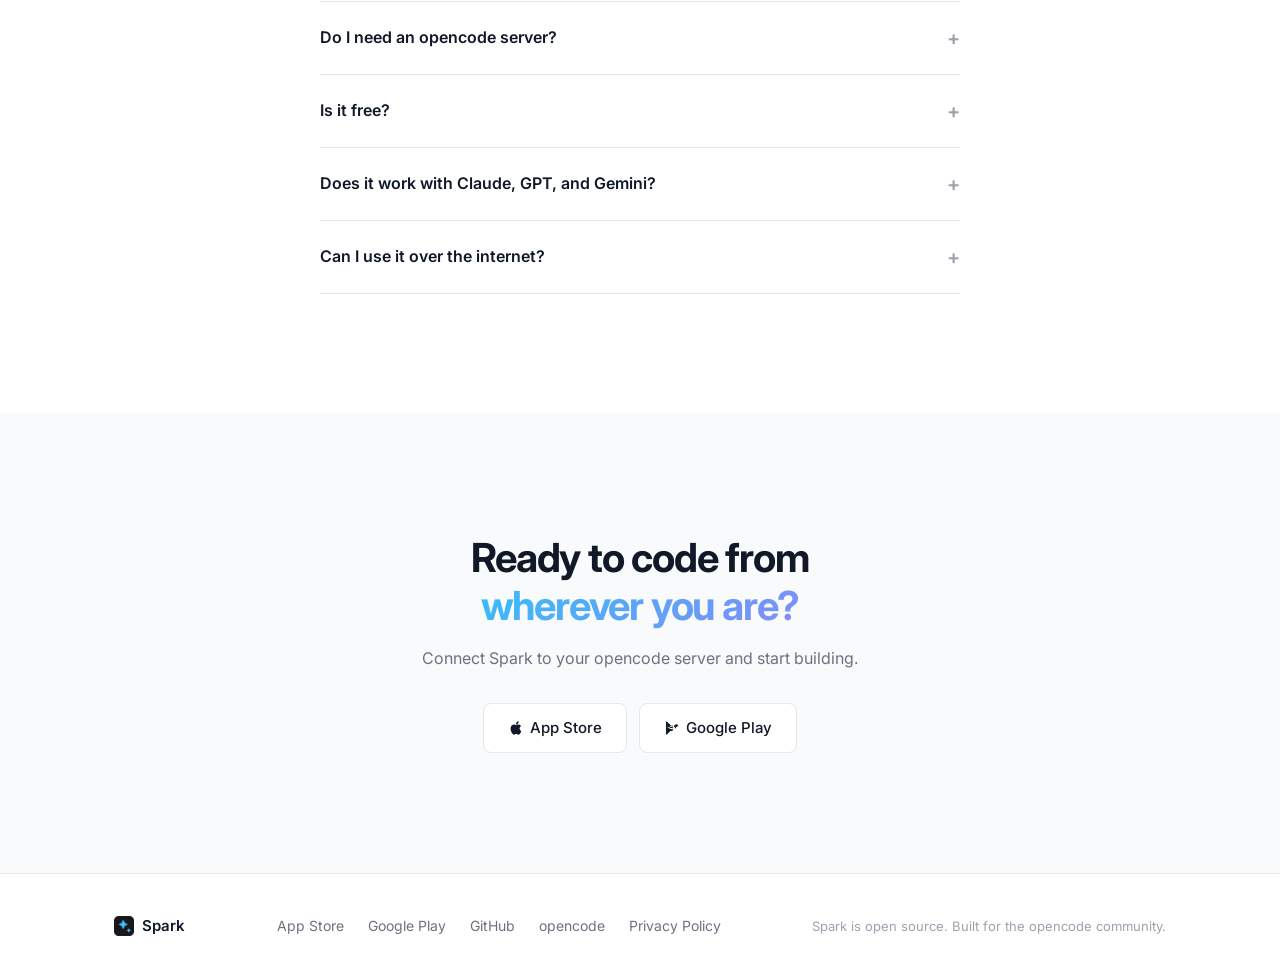
==== commit ba20cc3e: "feat: use dark/light theme screenshots based on theme toggle - Add dark screenshot pairs to all phon" ====
--- a/docs/index.html
+++ b/docs/index.html
@@ -10,13 +10,6 @@
   <link rel="preconnect" href="https://fonts.gstatic.com" crossorigin>
   <link href="https://fonts.googleapis.com/css2?family=Inter:wght@400;500;600;700;800&display=swap" rel="stylesheet">
   <link rel="stylesheet" href="styles.css">
-  <script>
-    (function() {
-      var saved = localStorage.getItem('spark-theme');
-      var theme = saved || (window.matchMedia('(prefers-color-scheme: dark)').matches ? 'dark' : 'light');
-      document.documentElement.setAttribute('data-theme', theme);
-    })();
-  </script>
 </head>
 <body>
 
@@ -70,7 +63,8 @@
         <div class="hero-phone">
           <div class="phone-mockup phone-mockup--hero">
             <div class="phone-screen">
-              <img src="screenshots/chat.jpeg" alt="Spark AI Chat" loading="lazy">
+              <img src="screenshots/chat.jpeg" alt="Spark AI Chat" class="theme-img--light" loading="lazy">
+              <img src="screenshots/chat-dark.jpeg" alt="Spark AI Chat" class="theme-img--dark" loading="lazy">
             </div>
             <div class="phone-shadow"></div>
           </div>
@@ -203,7 +197,8 @@
         <div class="feature-visual">
           <div class="phone-mockup">
             <div class="phone-screen">
-              <img src="screenshots/chat.jpeg" alt="AI Chat" loading="lazy">
+              <img src="screenshots/chat.jpeg" alt="AI Chat" class="theme-img--light" loading="lazy">
+              <img src="screenshots/chat-dark.jpeg" alt="AI Chat" class="theme-img--dark" loading="lazy">
             </div>
           </div>
           <div class="visual-accent visual-accent--chat">
@@ -240,7 +235,8 @@
         <div class="feature-visual">
           <div class="phone-mockup">
             <div class="phone-screen">
-              <img src="screenshots/home.jpeg" alt="Projects" loading="lazy">
+              <img src="screenshots/home.jpeg" alt="Projects" class="theme-img--light" loading="lazy">
+              <img src="screenshots/home-dark.jpeg" alt="Projects" class="theme-img--dark" loading="lazy">
             </div>
           </div>
           <div class="visual-accent visual-accent--projects">
@@ -277,7 +273,8 @@
         <div class="feature-visual">
           <div class="phone-mockup">
             <div class="phone-screen">
-              <img src="screenshots/terminal.jpeg" alt="Terminal" loading="lazy">
+              <img src="screenshots/terminal.jpeg" alt="Terminal" class="theme-img--light" loading="lazy">
+              <img src="screenshots/terminal-dark.jpeg" alt="Terminal" class="theme-img--dark" loading="lazy">
             </div>
           </div>
           <div class="visual-accent visual-accent--terminal">
@@ -313,7 +310,8 @@
         <div class="feature-visual">
           <div class="phone-mockup">
             <div class="phone-screen">
-              <img src="screenshots/files.jpeg" alt="Files" loading="lazy">
+              <img src="screenshots/files.jpeg" alt="Files" class="theme-img--light" loading="lazy">
+              <img src="screenshots/files-dark.jpeg" alt="Files" class="theme-img--dark" loading="lazy">
             </div>
           </div>
           <div class="visual-accent visual-accent--files">
@@ -344,8 +342,8 @@
         <div class="theme-phones">
           <div class="phone-mockup phone-mockup--theme">
             <div class="phone-screen">
-              <img src="screenshots/home.jpeg" alt="Light theme" class="theme-img theme-img--light" id="themeLight">
-              <img src="screenshots/home-dark.jpeg" alt="Dark theme" class="theme-img theme-img--dark hidden" id="themeDark">
+              <img src="screenshots/home.jpeg" alt="Light theme" class="theme-img--light" id="themeLight">
+              <img src="screenshots/home-dark.jpeg" alt="Dark theme" class="theme-img--dark" id="themeDark">
             </div>
           </div>
         </div>
@@ -508,50 +506,21 @@
 
     // Theme toggle
     const themeToggle = document.getElementById('themeToggle');
-    const themeLight = document.getElementById('themeLight');
-    const themeDark = document.getElementById('themeDark');
     const themeBtns = themeToggle.querySelectorAll('.theme-btn');
-    const STORAGE_KEY = 'spark-theme';
-
-    function getSystemTheme() {
-      return window.matchMedia('(prefers-color-scheme: dark)').matches ? 'dark' : 'light';
+
+    function setTheme(theme) {
+      document.body.classList.toggle('dark', theme === 'dark');
+      themeBtns.forEach(b => b.classList.toggle('active', b.dataset.theme === theme));
+      themeToggle.dataset.active = theme;
+      localStorage.setItem('spark-theme', theme);
     }
 
-    function applyTheme(theme) {
-      document.documentElement.setAttribute('data-theme', theme);
-
-      themeBtns.forEach(b => b.classList.remove('active'));
-      const activeBtn = themeToggle.querySelector(`[data-theme="${theme}"]`);
-      if (activeBtn) activeBtn.classList.add('active');
-      themeToggle.dataset.active = theme;
-
-      if (theme === 'light') {
-        themeLight.classList.remove('hidden');
-        themeDark.classList.add('hidden');
-      } else {
-        themeLight.classList.add('hidden');
-        themeDark.classList.remove('hidden');
-      }
-    }
-
-    // Init: localStorage > system preference
-    const saved = localStorage.getItem(STORAGE_KEY);
-    const initial = saved || getSystemTheme();
-    applyTheme(initial);
+    // Load saved theme or default to light
+    const savedTheme = localStorage.getItem('spark-theme') || 'light';
+    setTheme(savedTheme);
 
     themeBtns.forEach(btn => {
-      btn.addEventListener('click', () => {
-        const theme = btn.dataset.theme;
-        localStorage.setItem(STORAGE_KEY, theme);
-        applyTheme(theme);
-      });
-    });
-
-    // Follow system when no manual override
-    window.matchMedia('(prefers-color-scheme: dark)').addEventListener('change', (e) => {
-      if (!localStorage.getItem(STORAGE_KEY)) {
-        applyTheme(e.matches ? 'dark' : 'light');
-      }
+      btn.addEventListener('click', () => setTheme(btn.dataset.theme));
     });
   </script>
 
--- a/docs/styles.css
+++ b/docs/styles.css
@@ -28,48 +28,6 @@
   --font: 'Inter', -apple-system, BlinkMacSystemFont, 'Segoe UI', sans-serif;
 }
 
-/* Dark theme via attribute */
-[data-theme="dark"] {
-  --bg: #18181b;
-  --bg-secondary: #27272a;
-  --bg-tertiary: #3f3f46;
-  --text: #fafafa;
-  --text-secondary: #a1a1aa;
-  --text-tertiary: #71717a;
-  --border: #3f3f46;
-  --border-hover: #52525b;
-  --cyan: #38bdf8;
-  --cyan-dark: #7dd3fc;
-  --cyan-light: rgba(56, 189, 248, 0.15);
-  --shadow-sm: 0 1px 2px rgba(0,0,0,0.3);
-  --shadow: 0 1px 3px rgba(0,0,0,0.4), 0 1px 2px rgba(0,0,0,0.3);
-  --shadow-md: 0 4px 6px rgba(0,0,0,0.35), 0 2px 4px rgba(0,0,0,0.3);
-  --shadow-lg: 0 10px 15px rgba(0,0,0,0.4), 0 4px 6px rgba(0,0,0,0.3);
-  --shadow-xl: 0 20px 40px rgba(0,0,0,0.5), 0 8px 16px rgba(0,0,0,0.35);
-}
-
-/* Fallback: system preference when no manual choice saved */
-@media (prefers-color-scheme: dark) {
-  :root:not([data-theme="light"]) {
-    --bg: #18181b;
-    --bg-secondary: #27272a;
-    --bg-tertiary: #3f3f46;
-    --text: #fafafa;
-    --text-secondary: #a1a1aa;
-    --text-tertiary: #71717a;
-    --border: #3f3f46;
-    --border-hover: #52525b;
-    --cyan: #38bdf8;
-    --cyan-dark: #7dd3fc;
-    --cyan-light: rgba(56, 189, 248, 0.15);
-    --shadow-sm: 0 1px 2px rgba(0,0,0,0.3);
-    --shadow: 0 1px 3px rgba(0,0,0,0.4), 0 1px 2px rgba(0,0,0,0.3);
-    --shadow-md: 0 4px 6px rgba(0,0,0,0.35), 0 2px 4px rgba(0,0,0,0.3);
-    --shadow-lg: 0 10px 15px rgba(0,0,0,0.4), 0 4px 6px rgba(0,0,0,0.3);
-    --shadow-xl: 0 20px 40px rgba(0,0,0,0.5), 0 8px 16px rgba(0,0,0,0.35);
-  }
-}
-
 html {
   scroll-behavior: smooth;
   -webkit-font-smoothing: antialiased;
@@ -1064,114 +1022,6 @@
 }
 
 /* ========================================
-   Dark Theme — Hardcoded Color Overrides
-   ======================================== */
-[data-theme="dark"] .nav,
-[data-theme="dark"] .nav--scrolled {
-  background: rgba(24, 24, 27, 0.8);
-}
-
-[data-theme="dark"] .nav--scrolled {
-  background: rgba(24, 24, 27, 0.95);
-}
-
-[data-theme="dark"] .phone-screen {
-  background: #27272a;
-}
-
-[data-theme="dark"] .floating-card {
-  background: #27272a;
-  color: var(--text);
-}
-
-[data-theme="dark"] .accent-card {
-  background: #27272a;
-}
-
-[data-theme="dark"] .accent-badge {
-  color: #4ade80;
-  background: rgba(74, 222, 128, 0.15);
-}
-
-[data-theme="dark"] .btn-primary {
-  background: #fafafa;
-  color: #18181b;
-  border-color: #fafafa;
-}
-
-[data-theme="dark"] .btn-primary:hover {
-  background: #e4e4e7;
-  border-color: #e4e4e7;
-}
-
-[data-theme="dark"] .accent-keys {
-  background: #18181b;
-}
-
-[data-theme="dark"] .accent-key {
-  background: #27272a;
-  color: #a1a1aa;
-}
-
-[data-theme="dark"] .accent-key svg {
-  color: #a1a1aa;
-}
-
-/* System preference overrides */
-@media (prefers-color-scheme: dark) {
-  :root:not([data-theme="light"]) .nav,
-  :root:not([data-theme="light"]) .nav--scrolled {
-    background: rgba(24, 24, 27, 0.8);
-  }
-
-  :root:not([data-theme="light"]) .nav--scrolled {
-    background: rgba(24, 24, 27, 0.95);
-  }
-
-  :root:not([data-theme="light"]) .phone-screen {
-    background: #27272a;
-  }
-
-  :root:not([data-theme="light"]) .floating-card {
-    background: #27272a;
-    color: var(--text);
-  }
-
-  :root:not([data-theme="light"]) .accent-card {
-    background: #27272a;
-  }
-
-  :root:not([data-theme="light"]) .accent-badge {
-    color: #4ade80;
-    background: rgba(74, 222, 128, 0.15);
-  }
-
-  :root:not([data-theme="light"]) .btn-primary {
-    background: #fafafa;
-    color: #18181b;
-    border-color: #fafafa;
-  }
-
-  :root:not([data-theme="light"]) .btn-primary:hover {
-    background: #e4e4e7;
-    border-color: #e4e4e7;
-  }
-
-  :root:not([data-theme="light"]) .accent-keys {
-    background: #18181b;
-  }
-
-  :root:not([data-theme="light"]) .accent-key {
-    background: #27272a;
-    color: #a1a1aa;
-  }
-
-  :root:not([data-theme="light"]) .accent-key svg {
-    color: #a1a1aa;
-  }
-}
-
-/* ========================================
    Responsive
    ======================================== */
 @media (max-width: 768px) {
@@ -1245,3 +1095,47 @@
     text-align: center;
   }
 }
+
+/* ========================================
+   Theme-aware screenshots
+   ======================================== */
+.theme-img--dark {
+  display: none;
+}
+
+body.dark .theme-img--dark {
+  display: block;
+}
+
+body.dark .theme-img--light {
+  display: none;
+}
+
+body.dark {
+  --bg: #0a0a0b;
+  --bg-secondary: #111113;
+  --bg-tertiary: #18181b;
+  --text: #fafafa;
+  --text-secondary: #a1a1aa;
+  --text-tertiary: #71717a;
+  --border: #27272a;
+  --border-hover: #3f3f46;
+  --shadow-sm: 0 1px 2px rgba(0,0,0,0.3);
+  --shadow: 0 1px 3px rgba(0,0,0,0.4), 0 1px 2px rgba(0,0,0,0.3);
+  --shadow-md: 0 4px 6px rgba(0,0,0,0.4), 0 2px 4px rgba(0,0,0,0.3);
+  --shadow-lg: 0 10px 15px rgba(0,0,0,0.5), 0 4px 6px rgba(0,0,0,0.3);
+  --shadow-xl: 0 20px 40px rgba(0,0,0,0.6), 0 8px 16px rgba(0,0,0,0.4);
+}
+
+body.dark .nav {
+  background: rgba(10,10,11,0.8);
+}
+
+body.dark .nav--scrolled {
+  background: rgba(10,10,11,0.95);
+}
+
+body.dark .code-block {
+  background: #18181b;
+  border-color: #27272a;
+}
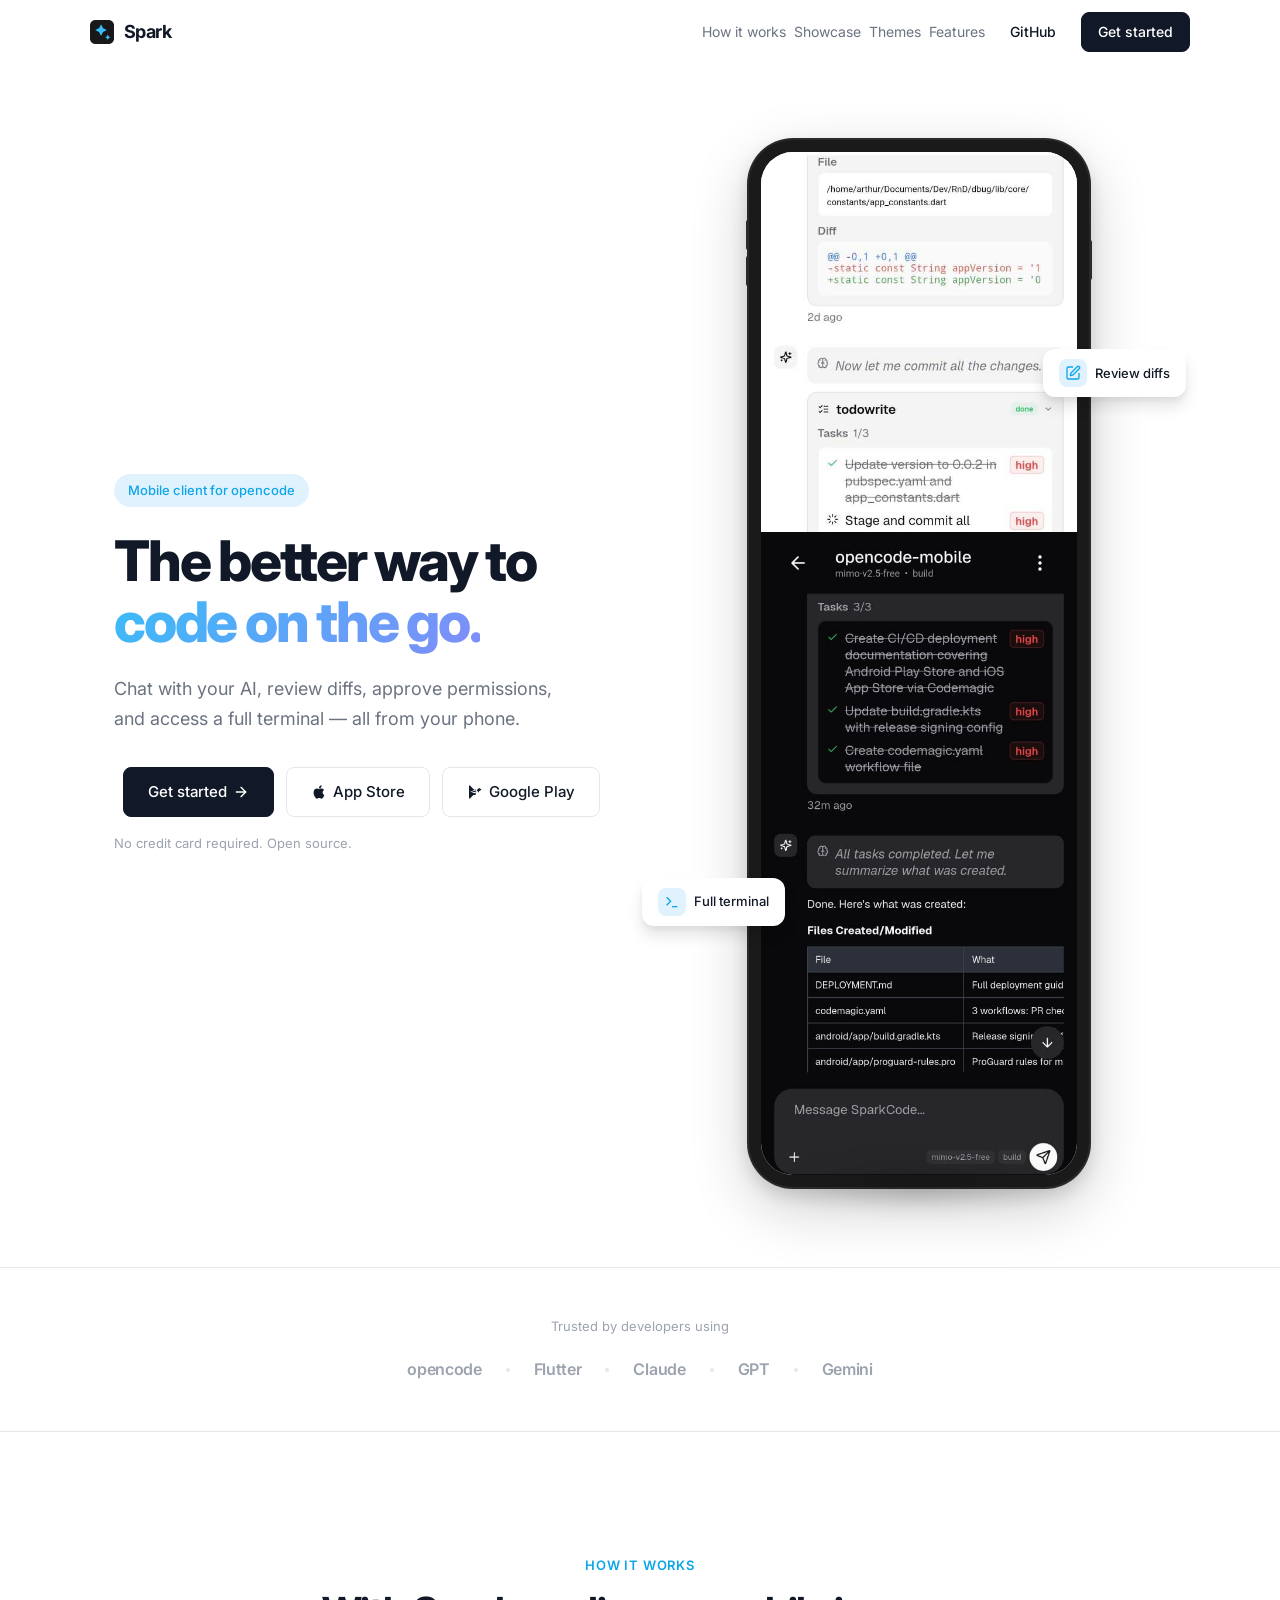
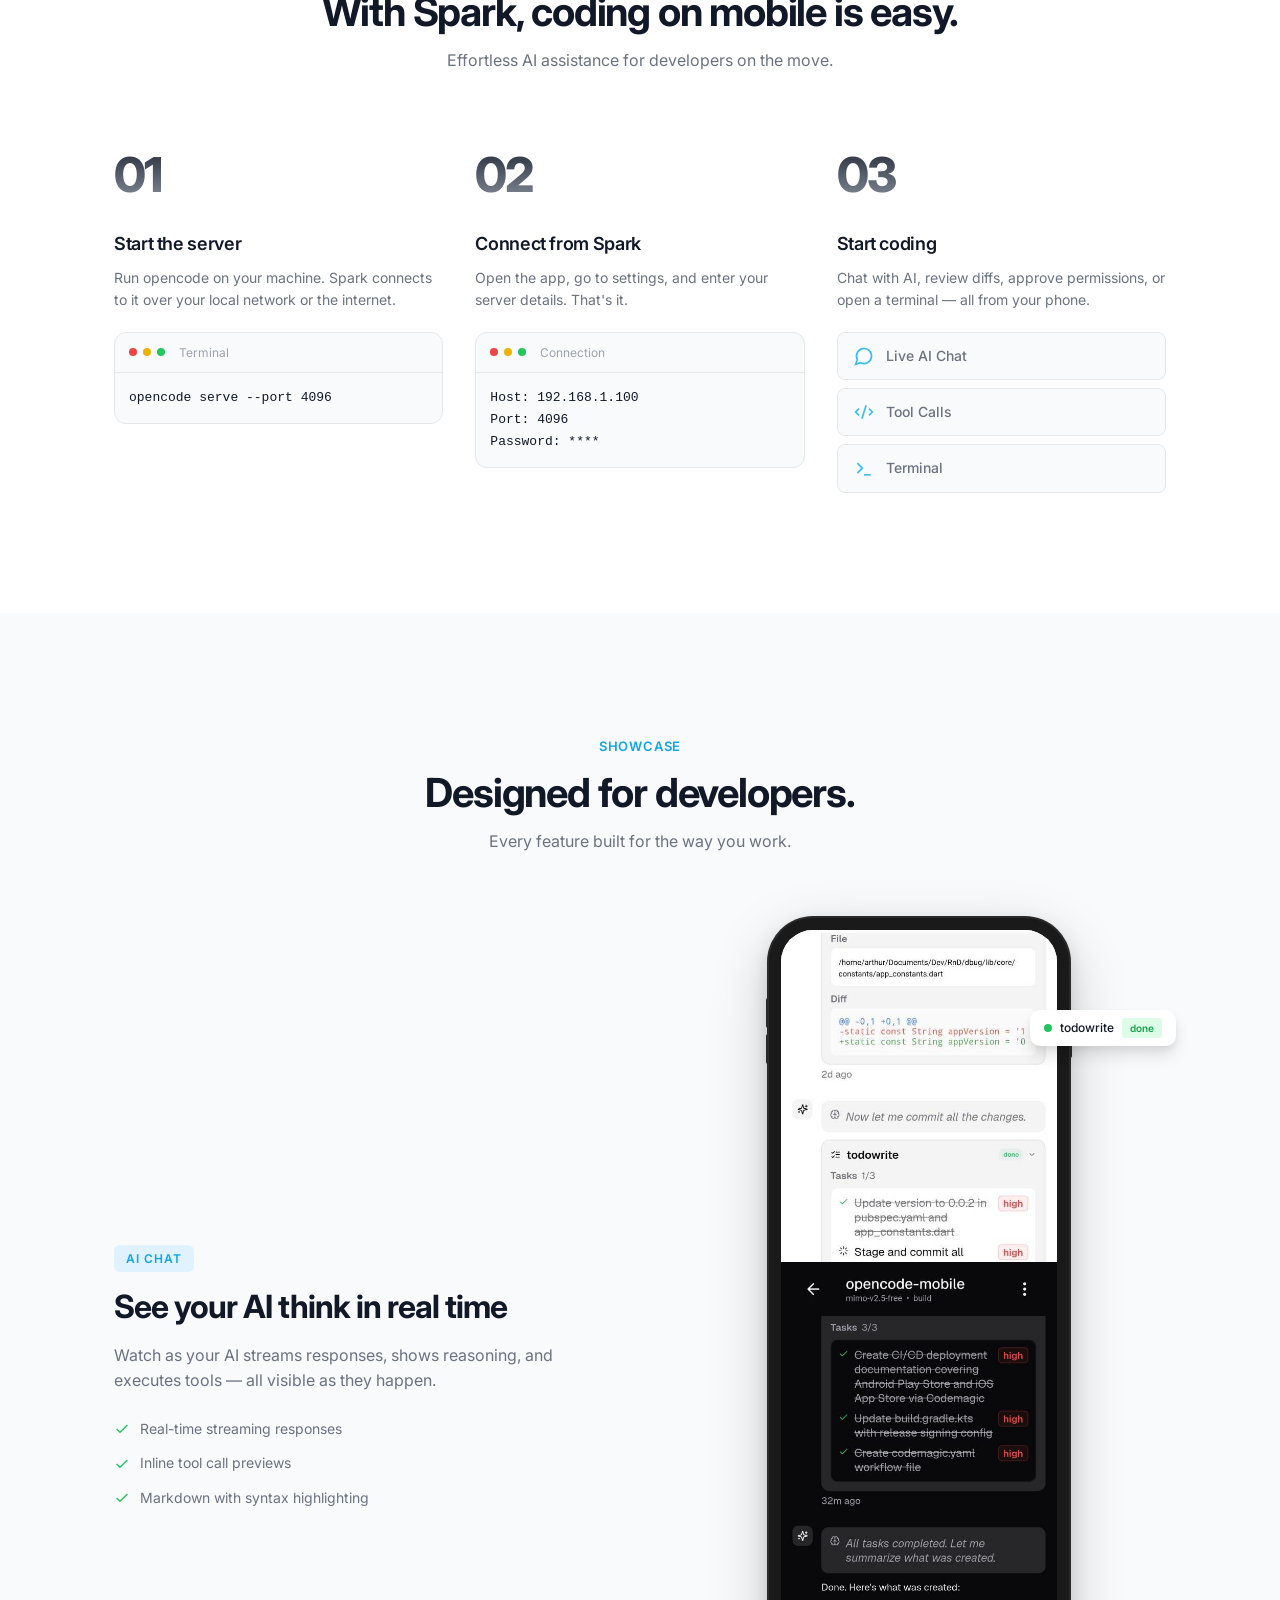
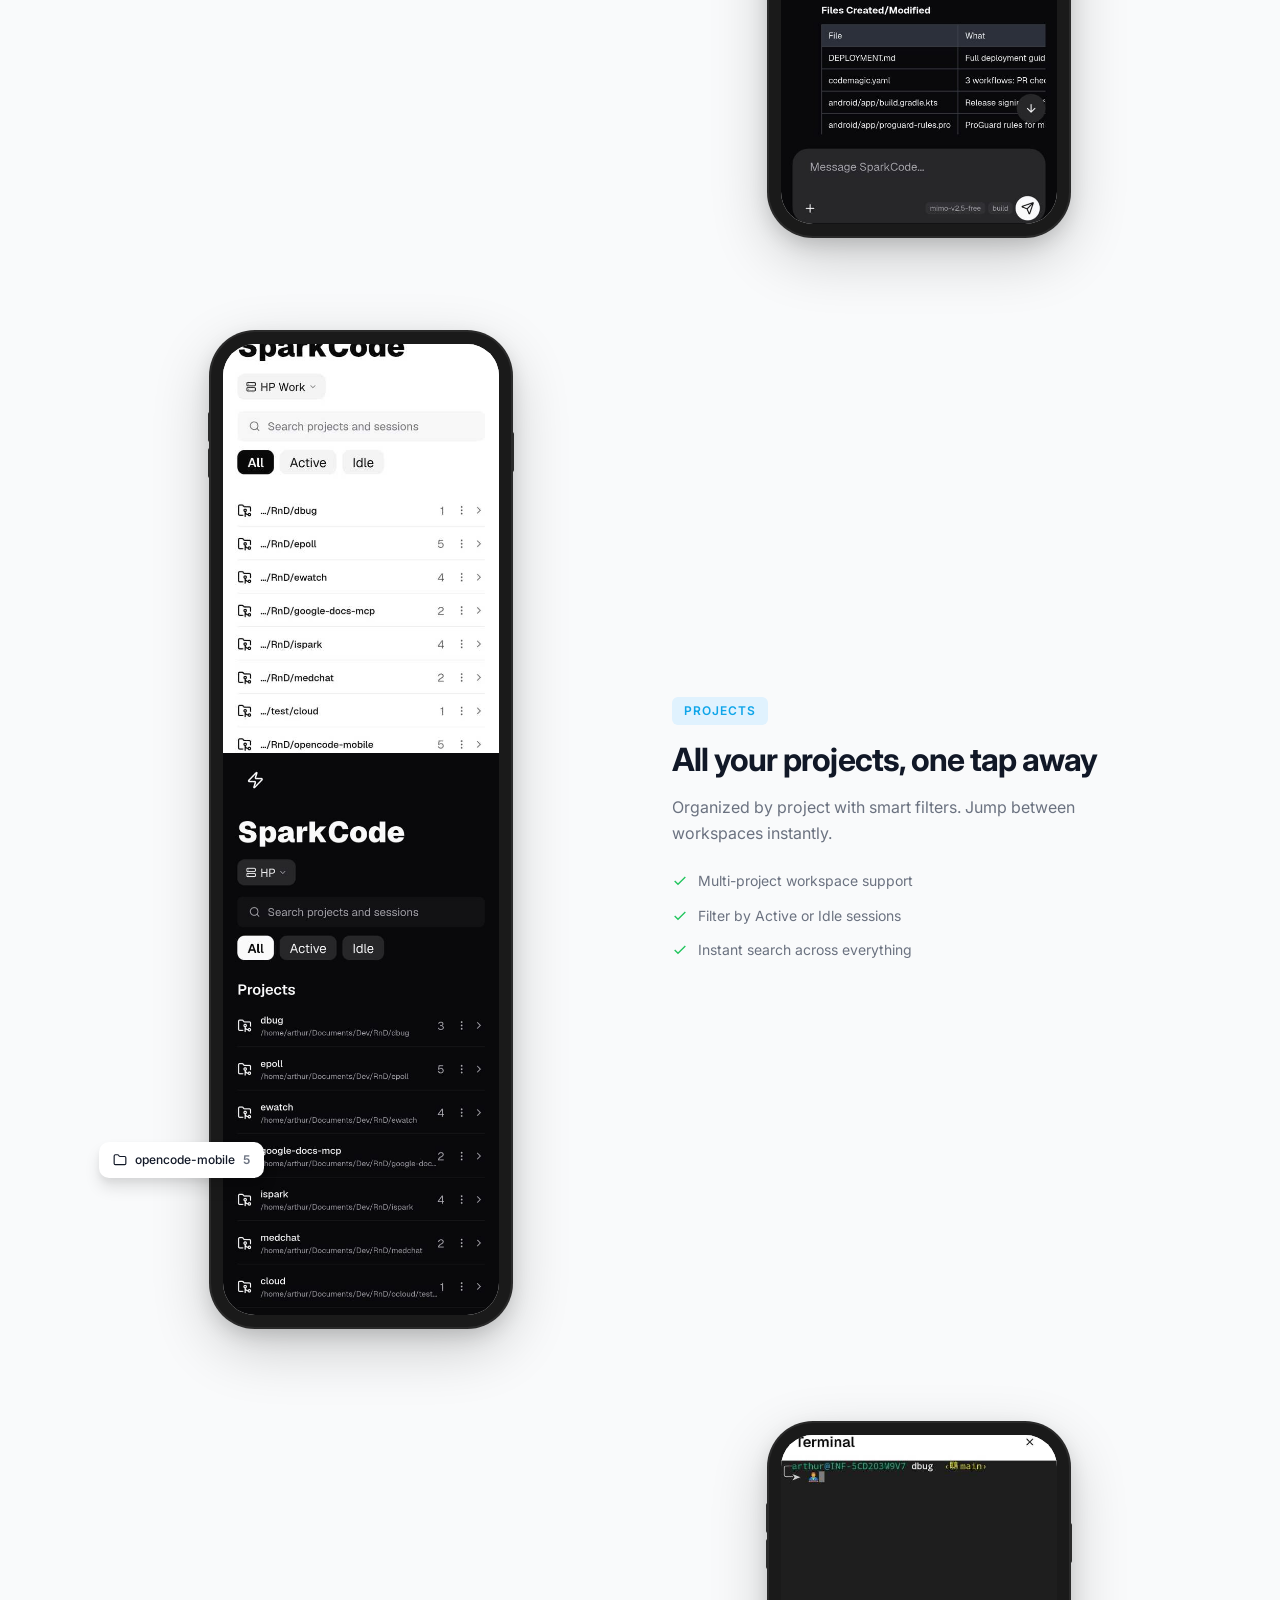
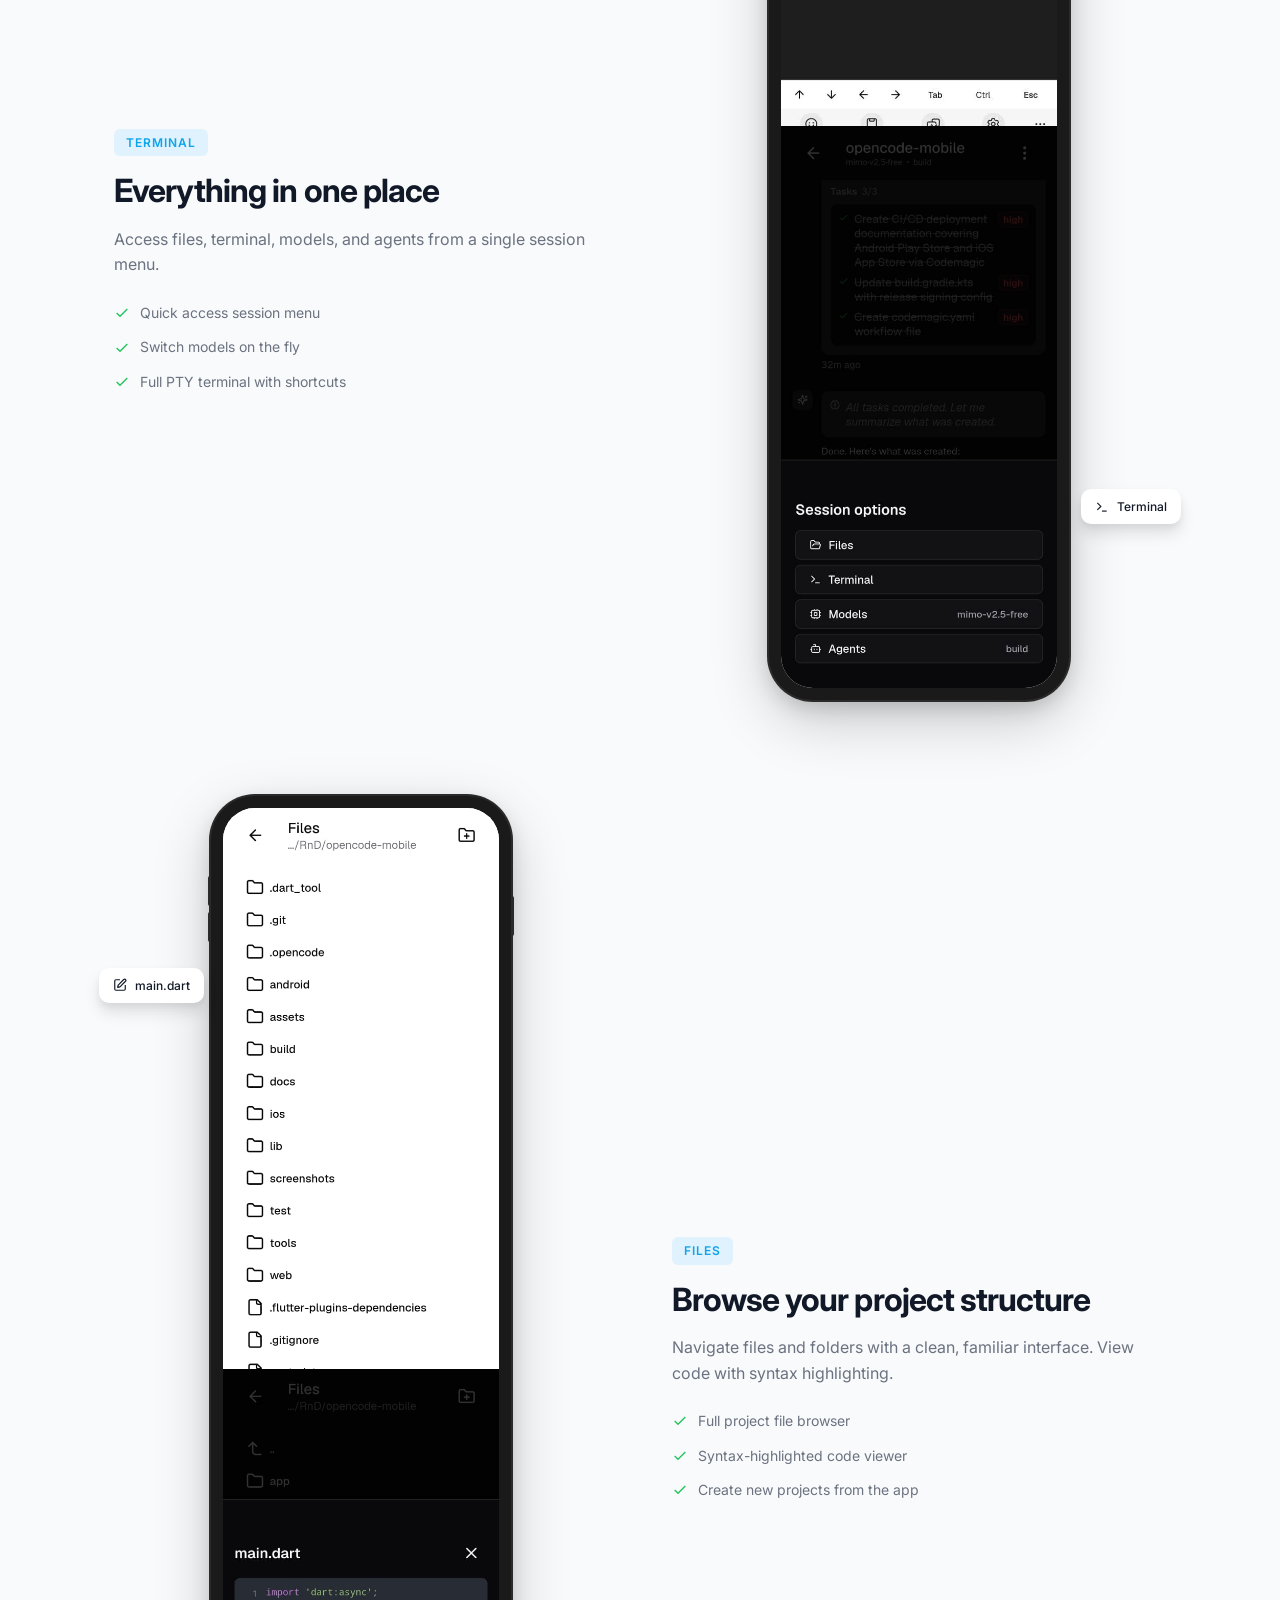
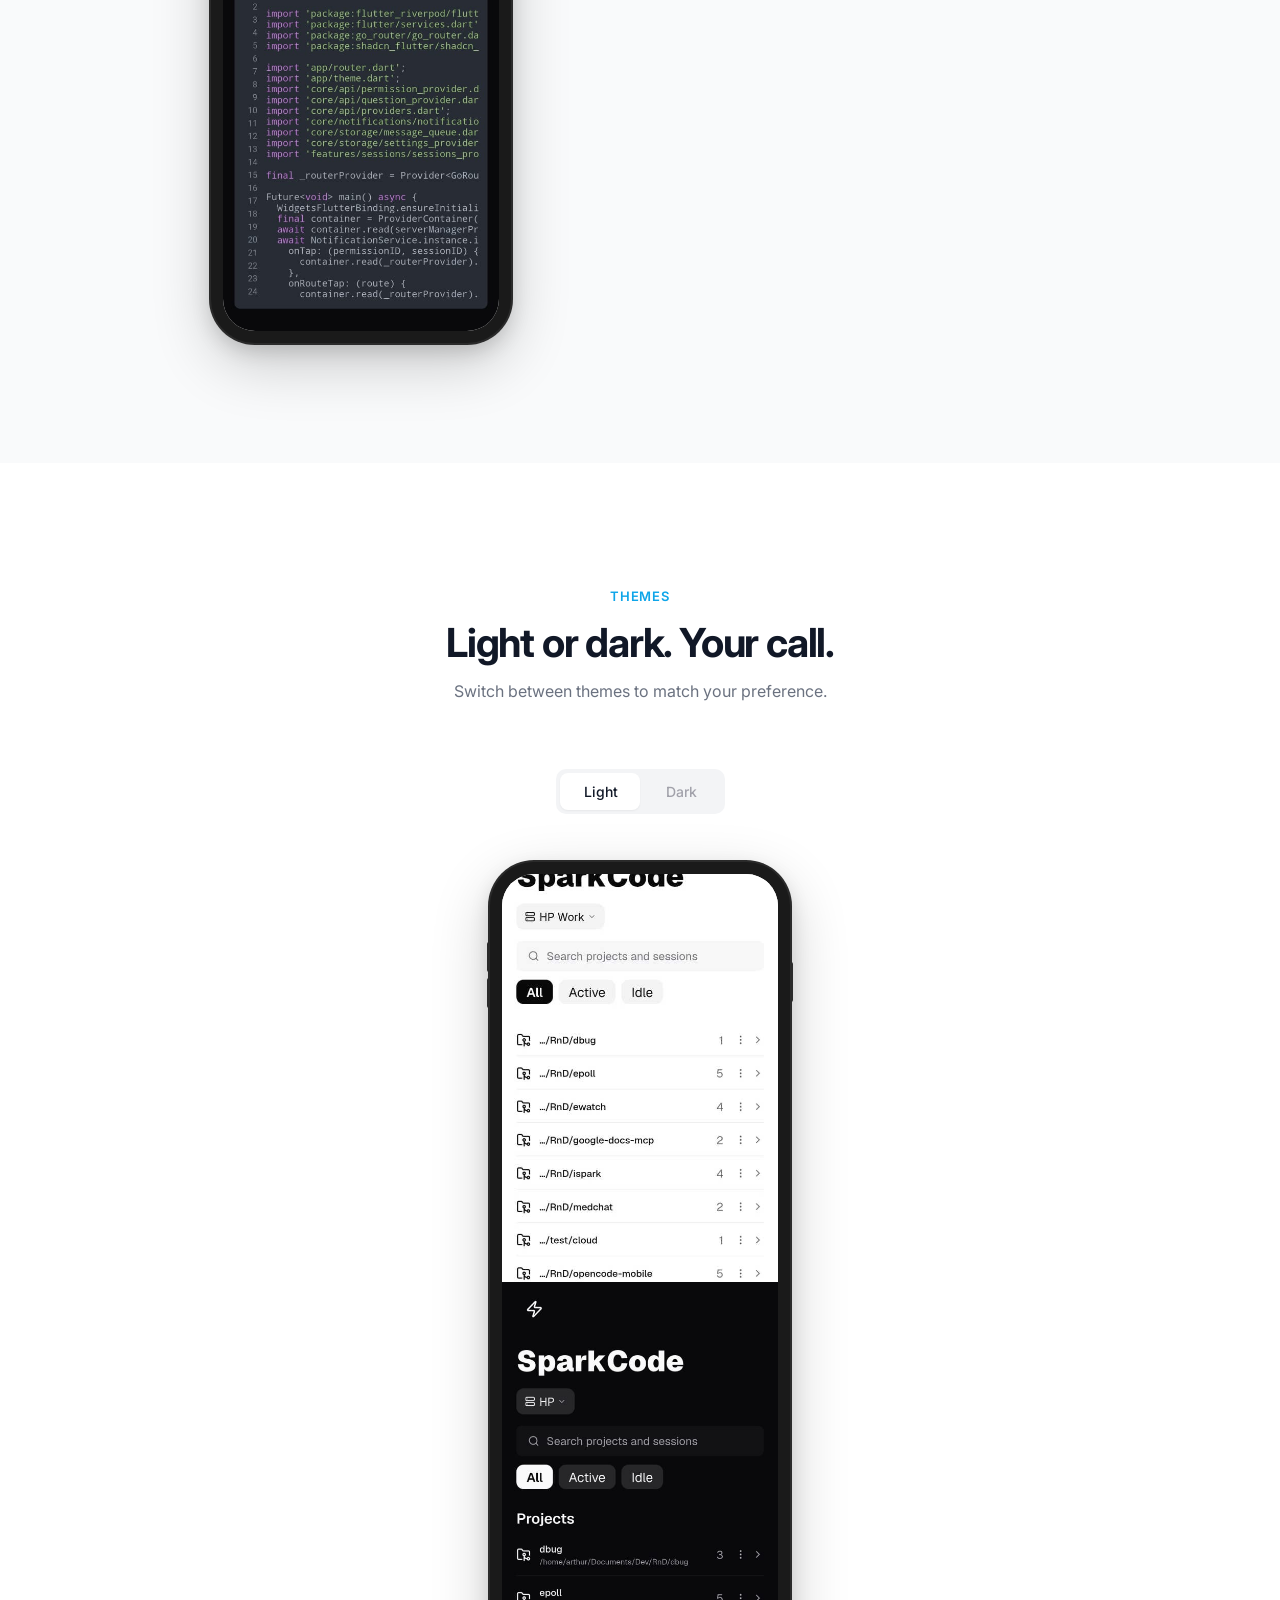
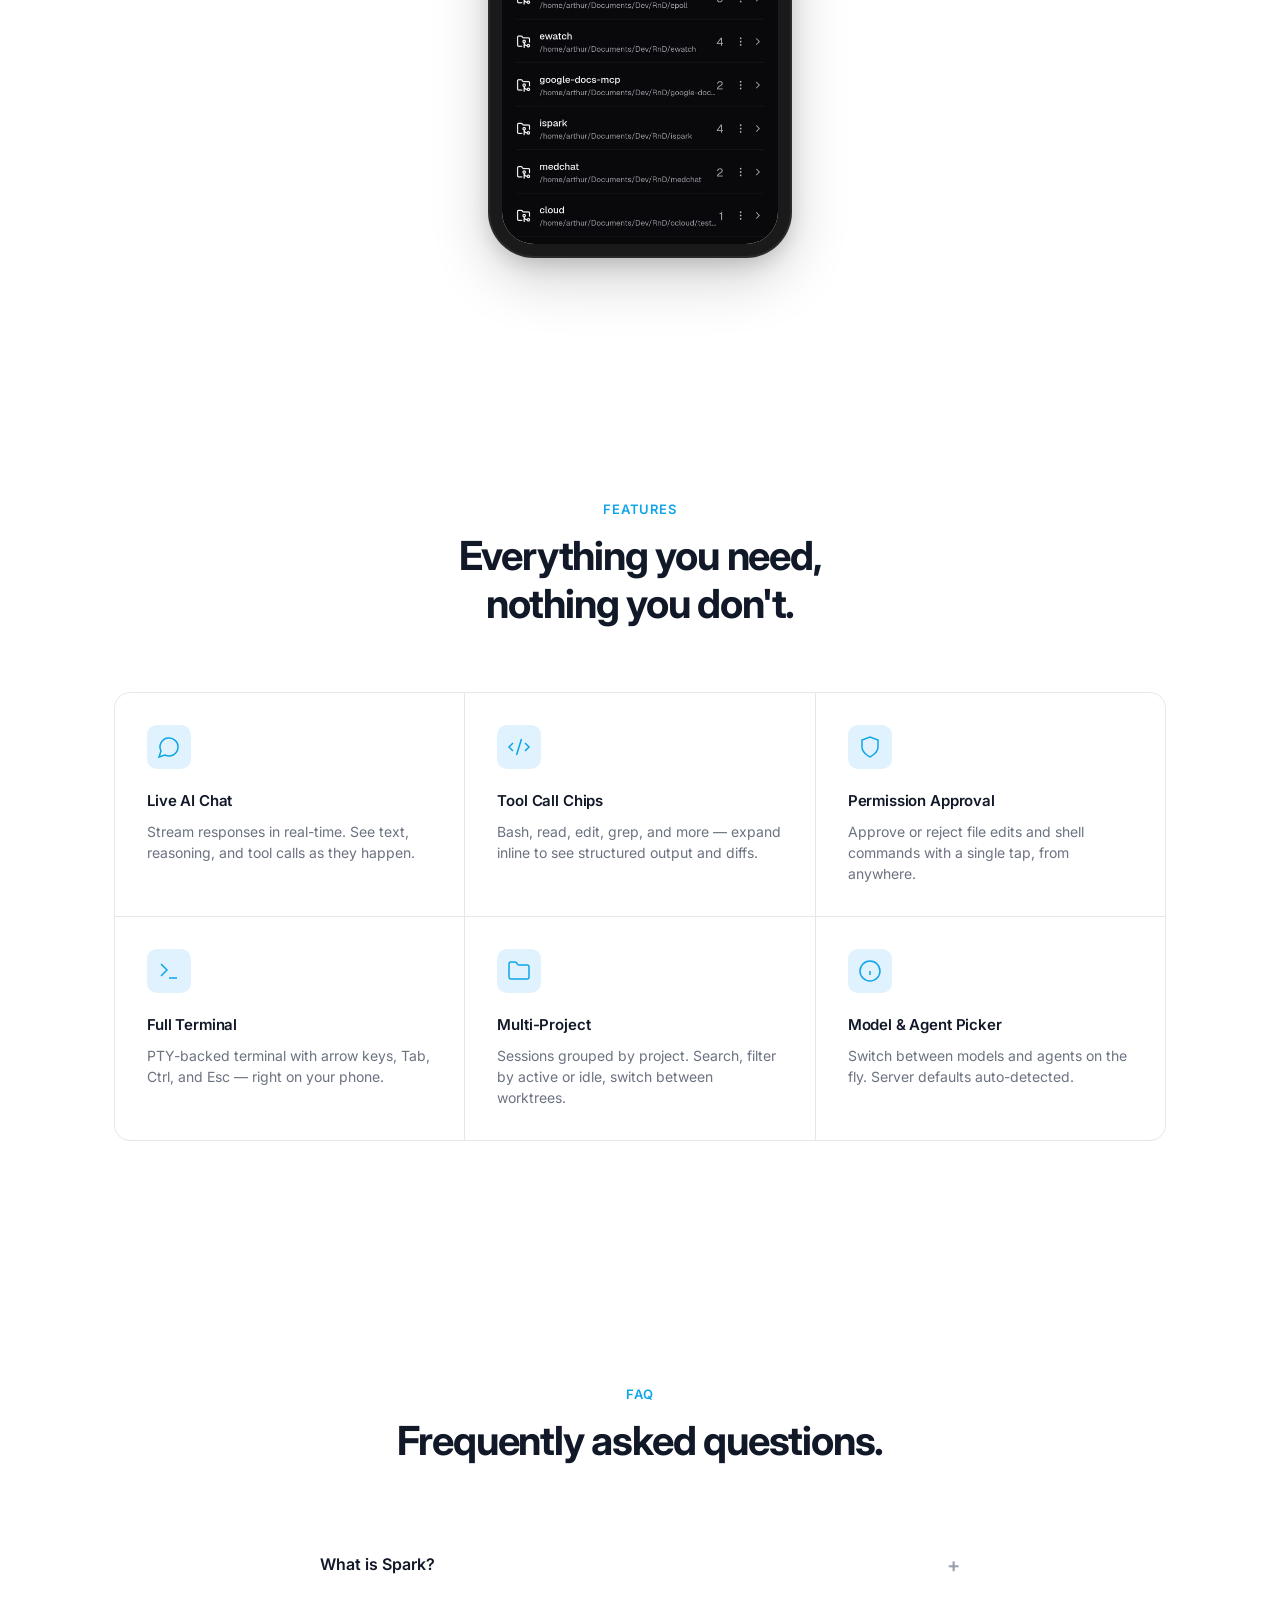
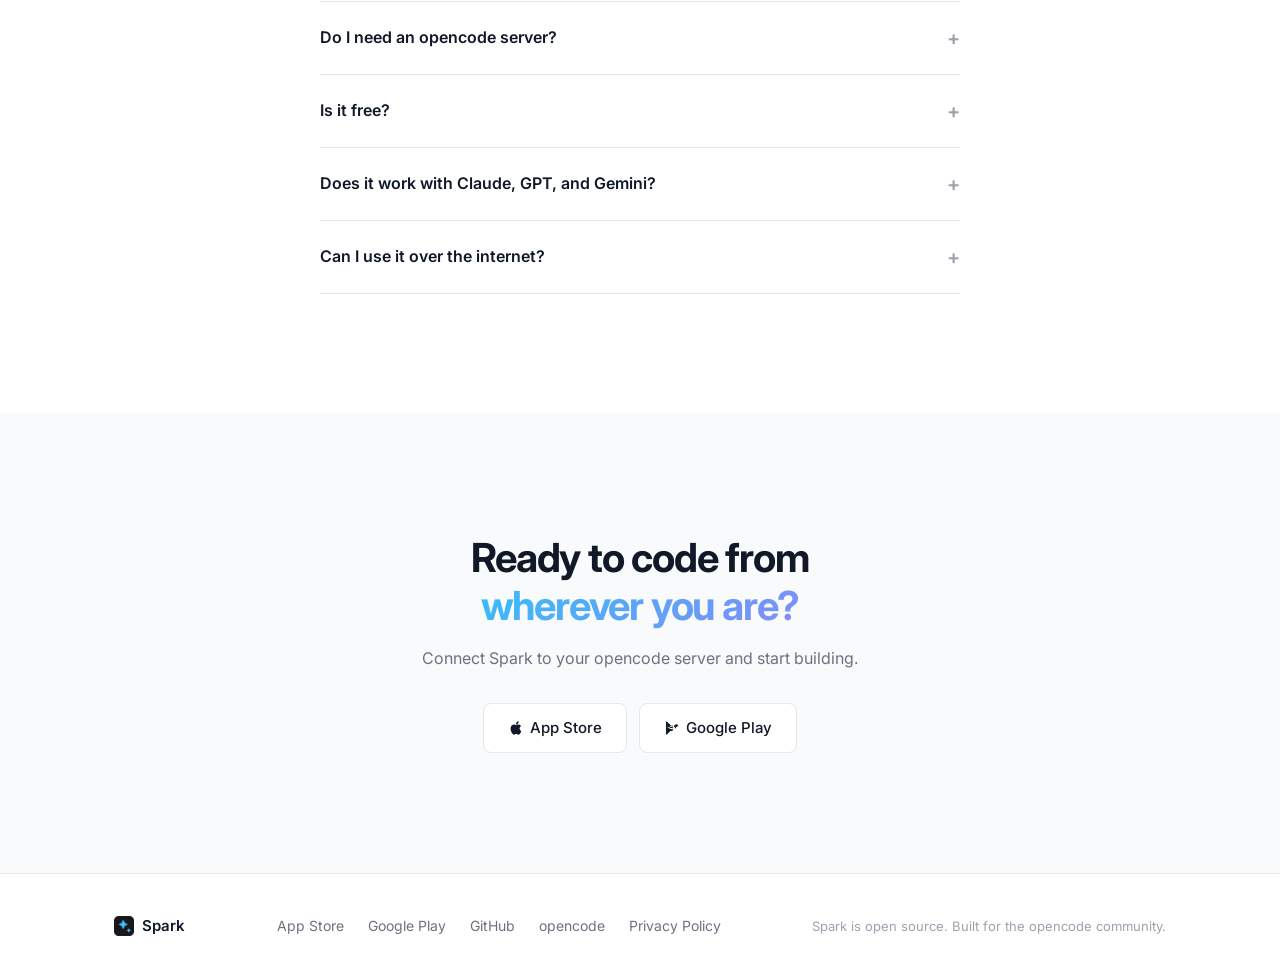
==== commit 09daf19f: "feat: use dark/light theme screenshots based on theme toggle - Add dark screenshot pairs to all phon" ====
--- a/docs/index.html
+++ b/docs/index.html
@@ -10,6 +10,13 @@
   <link rel="preconnect" href="https://fonts.gstatic.com" crossorigin>
   <link href="https://fonts.googleapis.com/css2?family=Inter:wght@400;500;600;700;800&display=swap" rel="stylesheet">
   <link rel="stylesheet" href="styles.css">
+  <script>
+    (function() {
+      var saved = localStorage.getItem('spark-theme');
+      var theme = saved || (window.matchMedia('(prefers-color-scheme: dark)').matches ? 'dark' : 'light');
+      document.documentElement.setAttribute('data-theme', theme);
+    })();
+  </script>
 </head>
 <body>
 
@@ -507,20 +514,40 @@
     // Theme toggle
     const themeToggle = document.getElementById('themeToggle');
     const themeBtns = themeToggle.querySelectorAll('.theme-btn');
-
-    function setTheme(theme) {
+    const STORAGE_KEY = 'spark-theme';
+
+    function getSystemTheme() {
+      return window.matchMedia('(prefers-color-scheme: dark)').matches ? 'dark' : 'light';
+    }
+
+    function applyTheme(theme) {
+      document.documentElement.setAttribute('data-theme', theme);
       document.body.classList.toggle('dark', theme === 'dark');
-      themeBtns.forEach(b => b.classList.toggle('active', b.dataset.theme === theme));
+
+      themeBtns.forEach(b => b.classList.remove('active'));
+      const activeBtn = themeToggle.querySelector(`[data-theme="${theme}"]`);
+      if (activeBtn) activeBtn.classList.add('active');
       themeToggle.dataset.active = theme;
-      localStorage.setItem('spark-theme', theme);
     }
 
-    // Load saved theme or default to light
-    const savedTheme = localStorage.getItem('spark-theme') || 'light';
-    setTheme(savedTheme);
+    // Init: localStorage > system preference
+    const saved = localStorage.getItem(STORAGE_KEY);
+    const initial = saved || getSystemTheme();
+    applyTheme(initial);
 
     themeBtns.forEach(btn => {
-      btn.addEventListener('click', () => setTheme(btn.dataset.theme));
+      btn.addEventListener('click', () => {
+        const theme = btn.dataset.theme;
+        localStorage.setItem(STORAGE_KEY, theme);
+        applyTheme(theme);
+      });
+    });
+
+    // Follow system when no manual override
+    window.matchMedia('(prefers-color-scheme: dark)').addEventListener('change', (e) => {
+      if (!localStorage.getItem(STORAGE_KEY)) {
+        applyTheme(e.matches ? 'dark' : 'light');
+      }
     });
   </script>
 
--- a/docs/styles.css
+++ b/docs/styles.css
@@ -28,6 +28,48 @@
   --font: 'Inter', -apple-system, BlinkMacSystemFont, 'Segoe UI', sans-serif;
 }
 
+/* Dark theme via attribute */
+[data-theme="dark"] {
+  --bg: #18181b;
+  --bg-secondary: #27272a;
+  --bg-tertiary: #3f3f46;
+  --text: #fafafa;
+  --text-secondary: #a1a1aa;
+  --text-tertiary: #71717a;
+  --border: #3f3f46;
+  --border-hover: #52525b;
+  --cyan: #38bdf8;
+  --cyan-dark: #7dd3fc;
+  --cyan-light: rgba(56, 189, 248, 0.15);
+  --shadow-sm: 0 1px 2px rgba(0,0,0,0.3);
+  --shadow: 0 1px 3px rgba(0,0,0,0.4), 0 1px 2px rgba(0,0,0,0.3);
+  --shadow-md: 0 4px 6px rgba(0,0,0,0.35), 0 2px 4px rgba(0,0,0,0.3);
+  --shadow-lg: 0 10px 15px rgba(0,0,0,0.4), 0 4px 6px rgba(0,0,0,0.3);
+  --shadow-xl: 0 20px 40px rgba(0,0,0,0.5), 0 8px 16px rgba(0,0,0,0.35);
+}
+
+/* Fallback: system preference when no manual choice saved */
+@media (prefers-color-scheme: dark) {
+  :root:not([data-theme="light"]) {
+    --bg: #18181b;
+    --bg-secondary: #27272a;
+    --bg-tertiary: #3f3f46;
+    --text: #fafafa;
+    --text-secondary: #a1a1aa;
+    --text-tertiary: #71717a;
+    --border: #3f3f46;
+    --border-hover: #52525b;
+    --cyan: #38bdf8;
+    --cyan-dark: #7dd3fc;
+    --cyan-light: rgba(56, 189, 248, 0.15);
+    --shadow-sm: 0 1px 2px rgba(0,0,0,0.3);
+    --shadow: 0 1px 3px rgba(0,0,0,0.4), 0 1px 2px rgba(0,0,0,0.3);
+    --shadow-md: 0 4px 6px rgba(0,0,0,0.35), 0 2px 4px rgba(0,0,0,0.3);
+    --shadow-lg: 0 10px 15px rgba(0,0,0,0.4), 0 4px 6px rgba(0,0,0,0.3);
+    --shadow-xl: 0 20px 40px rgba(0,0,0,0.5), 0 8px 16px rgba(0,0,0,0.35);
+  }
+}
+
 html {
   scroll-behavior: smooth;
   -webkit-font-smoothing: antialiased;
@@ -1018,6 +1060,114 @@
   to {
     opacity: 1;
     transform: translateY(0);
+  }
+}
+
+/* ========================================
+   Dark Theme — Hardcoded Color Overrides
+   ======================================== */
+[data-theme="dark"] .nav,
+[data-theme="dark"] .nav--scrolled {
+  background: rgba(24, 24, 27, 0.8);
+}
+
+[data-theme="dark"] .nav--scrolled {
+  background: rgba(24, 24, 27, 0.95);
+}
+
+[data-theme="dark"] .phone-screen {
+  background: #27272a;
+}
+
+[data-theme="dark"] .floating-card {
+  background: #27272a;
+  color: var(--text);
+}
+
+[data-theme="dark"] .accent-card {
+  background: #27272a;
+}
+
+[data-theme="dark"] .accent-badge {
+  color: #4ade80;
+  background: rgba(74, 222, 128, 0.15);
+}
+
+[data-theme="dark"] .btn-primary {
+  background: #fafafa;
+  color: #18181b;
+  border-color: #fafafa;
+}
+
+[data-theme="dark"] .btn-primary:hover {
+  background: #e4e4e7;
+  border-color: #e4e4e7;
+}
+
+[data-theme="dark"] .accent-keys {
+  background: #18181b;
+}
+
+[data-theme="dark"] .accent-key {
+  background: #27272a;
+  color: #a1a1aa;
+}
+
+[data-theme="dark"] .accent-key svg {
+  color: #a1a1aa;
+}
+
+/* System preference overrides */
+@media (prefers-color-scheme: dark) {
+  :root:not([data-theme="light"]) .nav,
+  :root:not([data-theme="light"]) .nav--scrolled {
+    background: rgba(24, 24, 27, 0.8);
+  }
+
+  :root:not([data-theme="light"]) .nav--scrolled {
+    background: rgba(24, 24, 27, 0.95);
+  }
+
+  :root:not([data-theme="light"]) .phone-screen {
+    background: #27272a;
+  }
+
+  :root:not([data-theme="light"]) .floating-card {
+    background: #27272a;
+    color: var(--text);
+  }
+
+  :root:not([data-theme="light"]) .accent-card {
+    background: #27272a;
+  }
+
+  :root:not([data-theme="light"]) .accent-badge {
+    color: #4ade80;
+    background: rgba(74, 222, 128, 0.15);
+  }
+
+  :root:not([data-theme="light"]) .btn-primary {
+    background: #fafafa;
+    color: #18181b;
+    border-color: #fafafa;
+  }
+
+  :root:not([data-theme="light"]) .btn-primary:hover {
+    background: #e4e4e7;
+    border-color: #e4e4e7;
+  }
+
+  :root:not([data-theme="light"]) .accent-keys {
+    background: #18181b;
+  }
+
+  :root:not([data-theme="light"]) .accent-key {
+    background: #27272a;
+    color: #a1a1aa;
+  }
+
+  :root:not([data-theme="light"]) .accent-key svg {
+    color: #a1a1aa;
   }
 }
 
